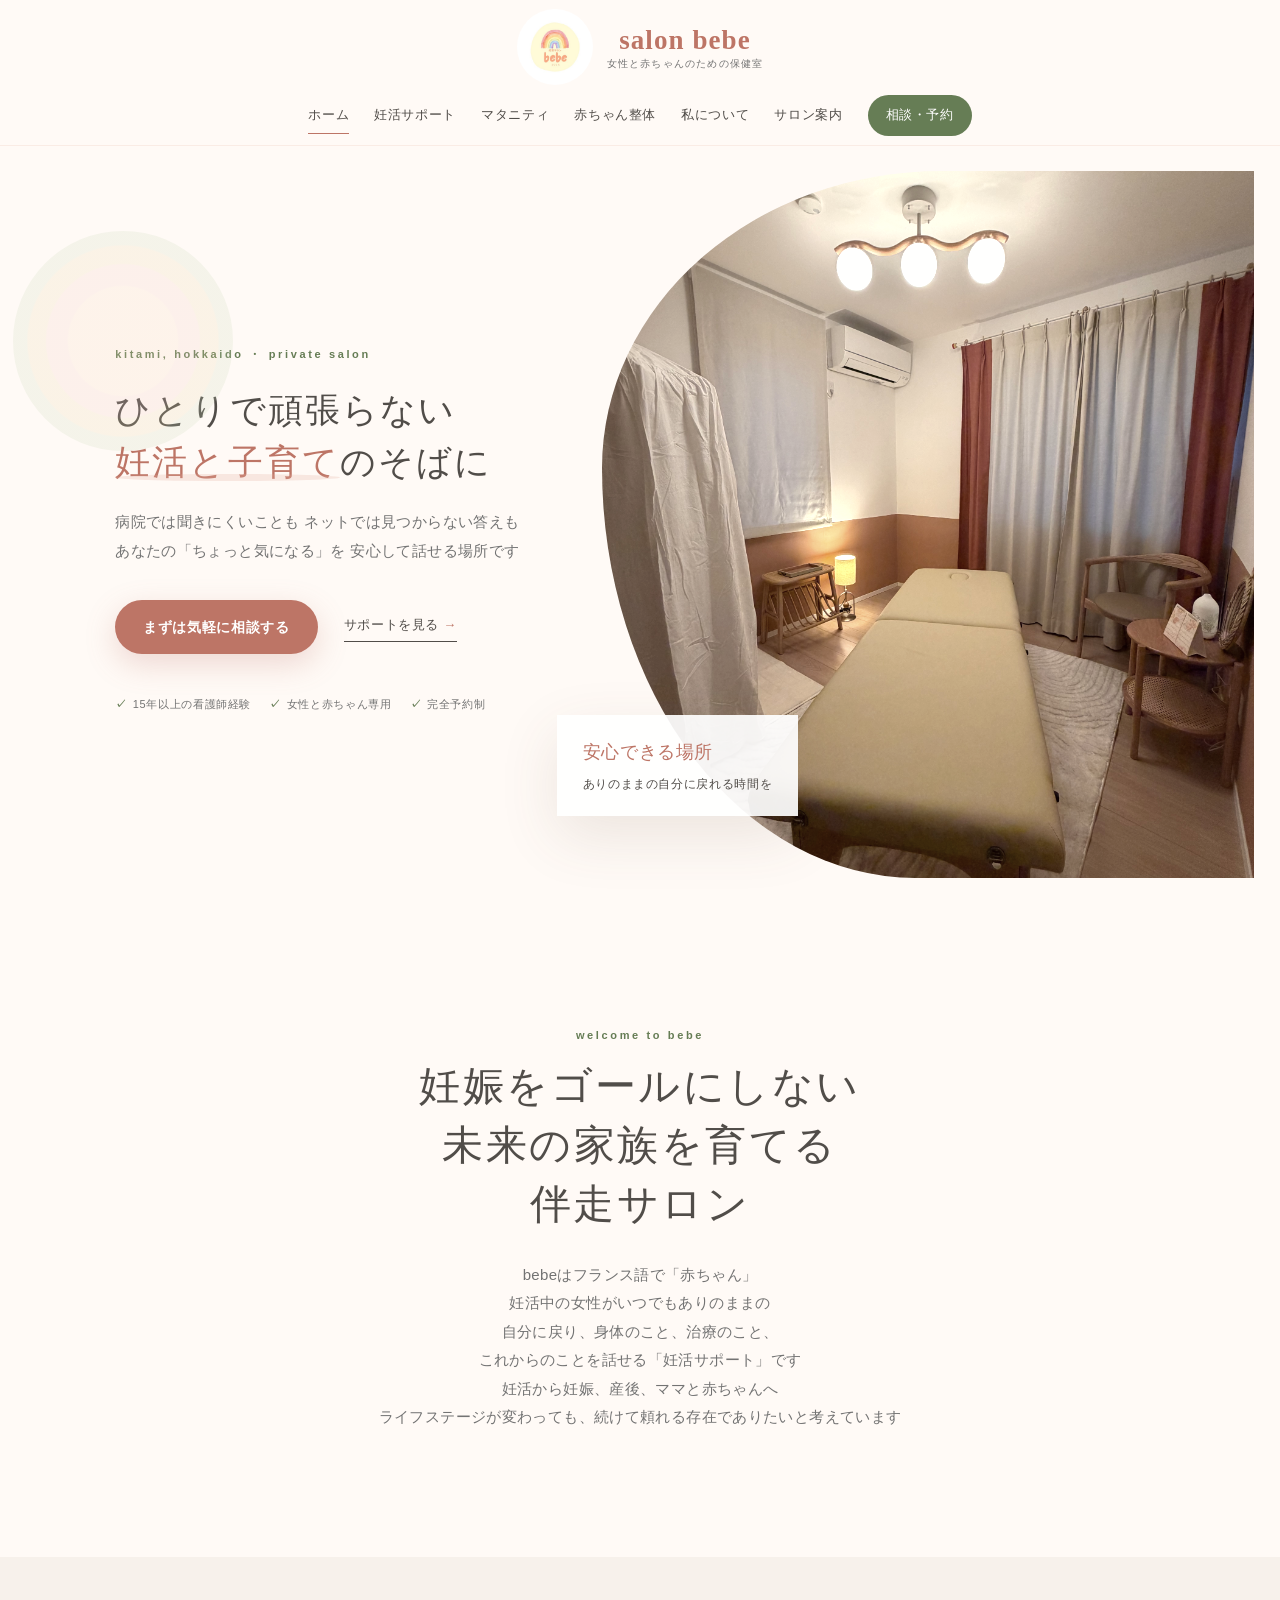
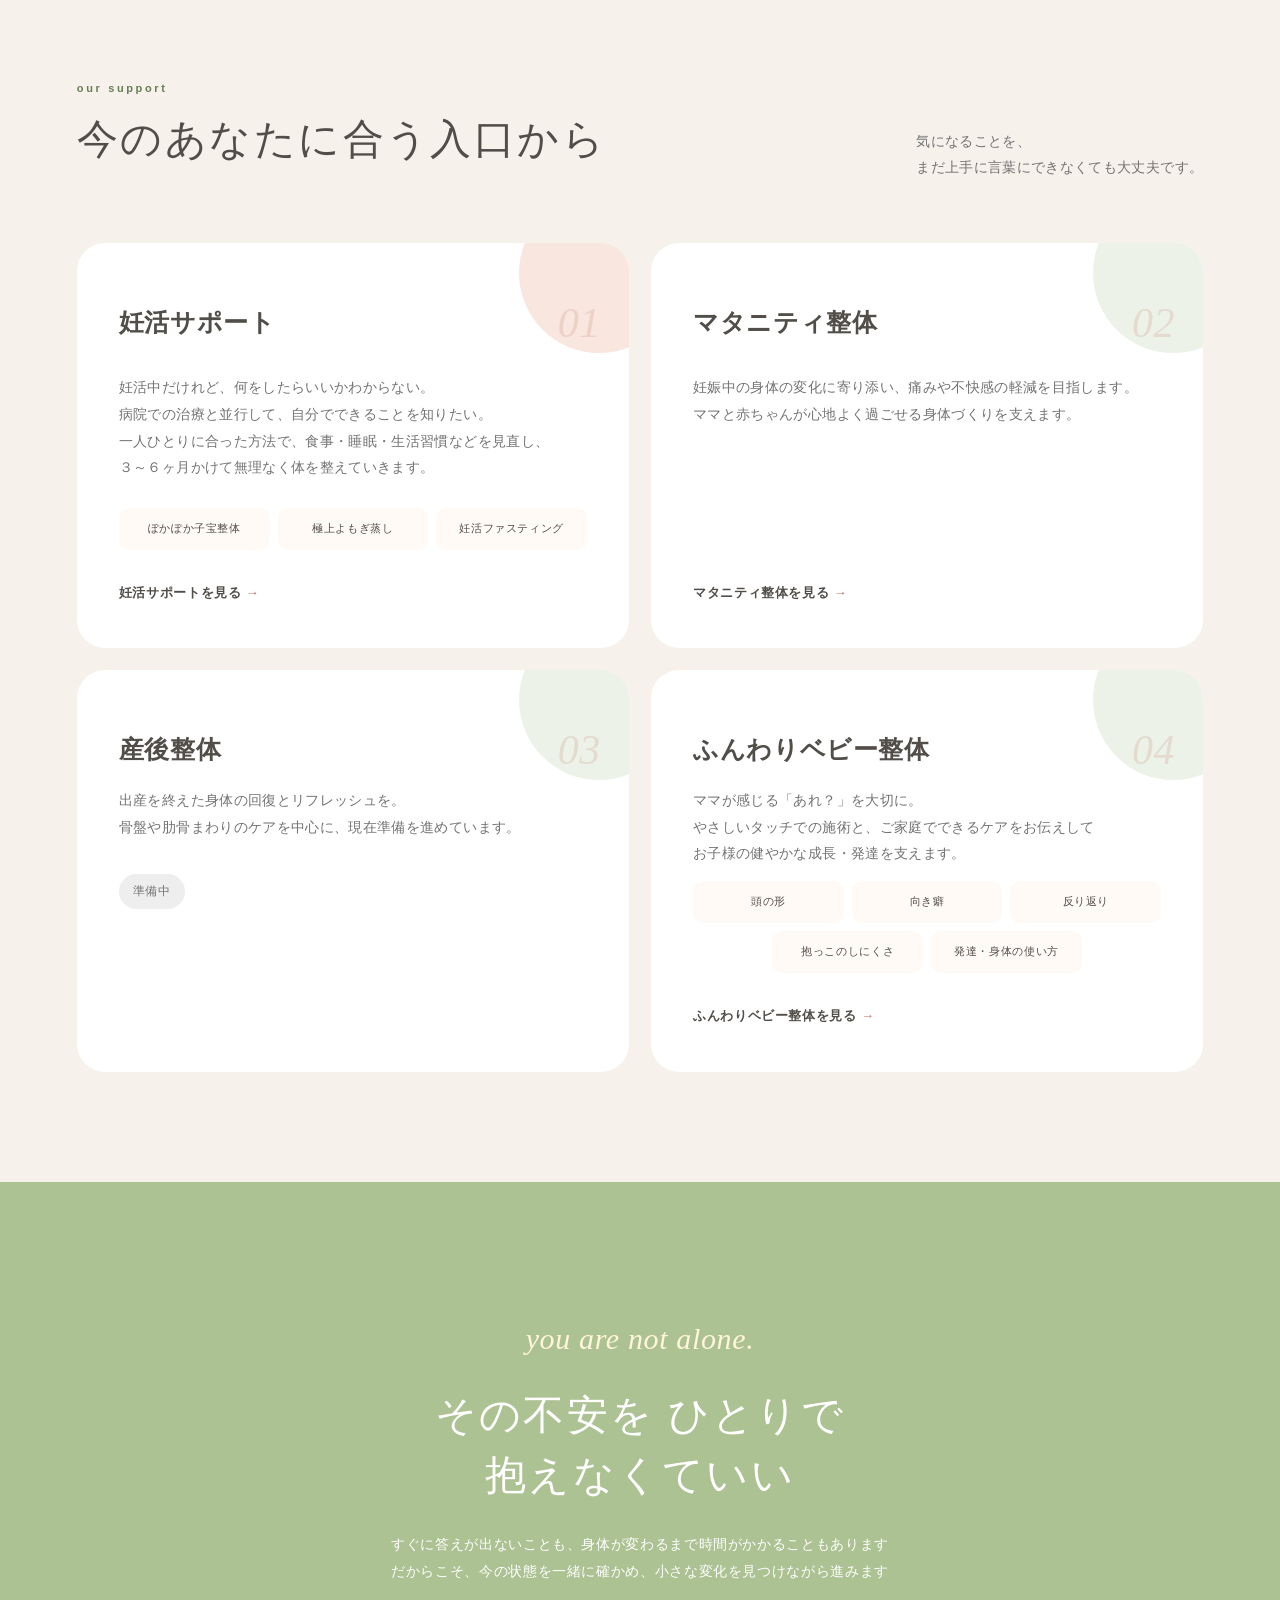
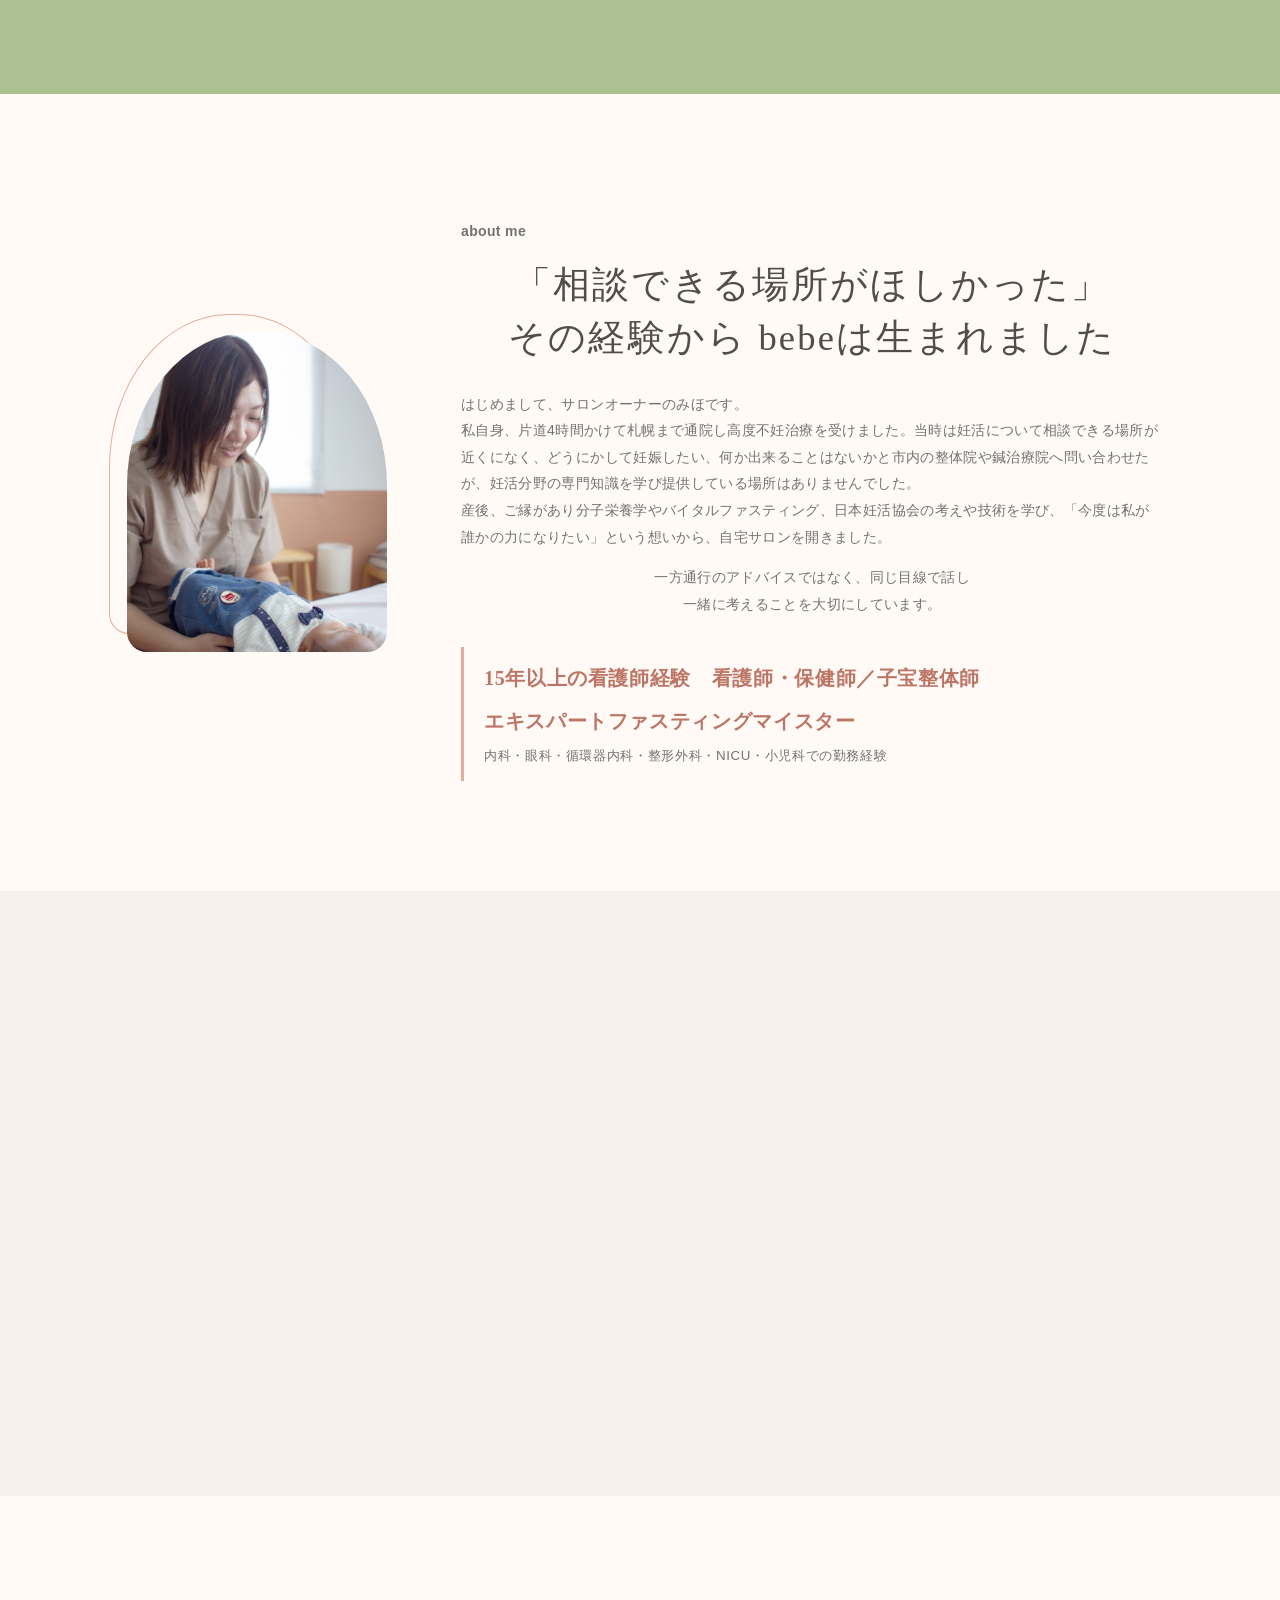
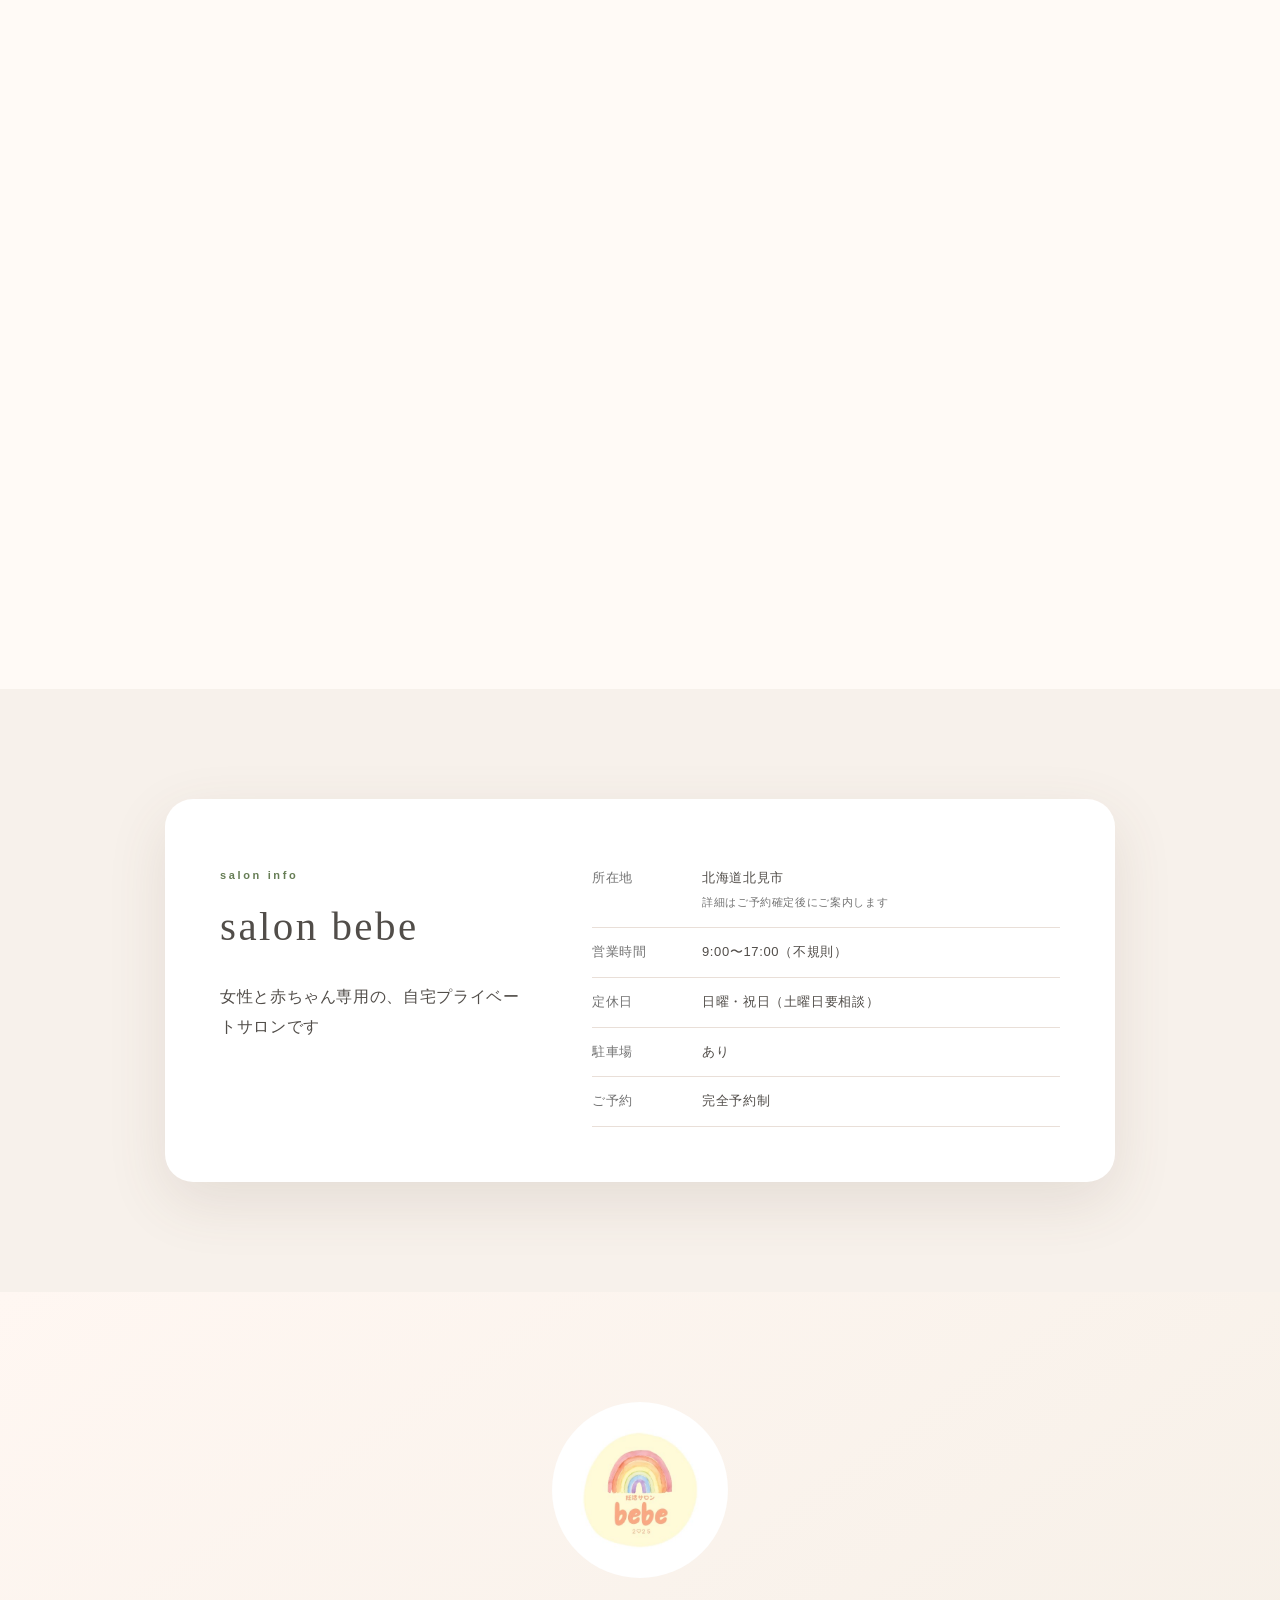
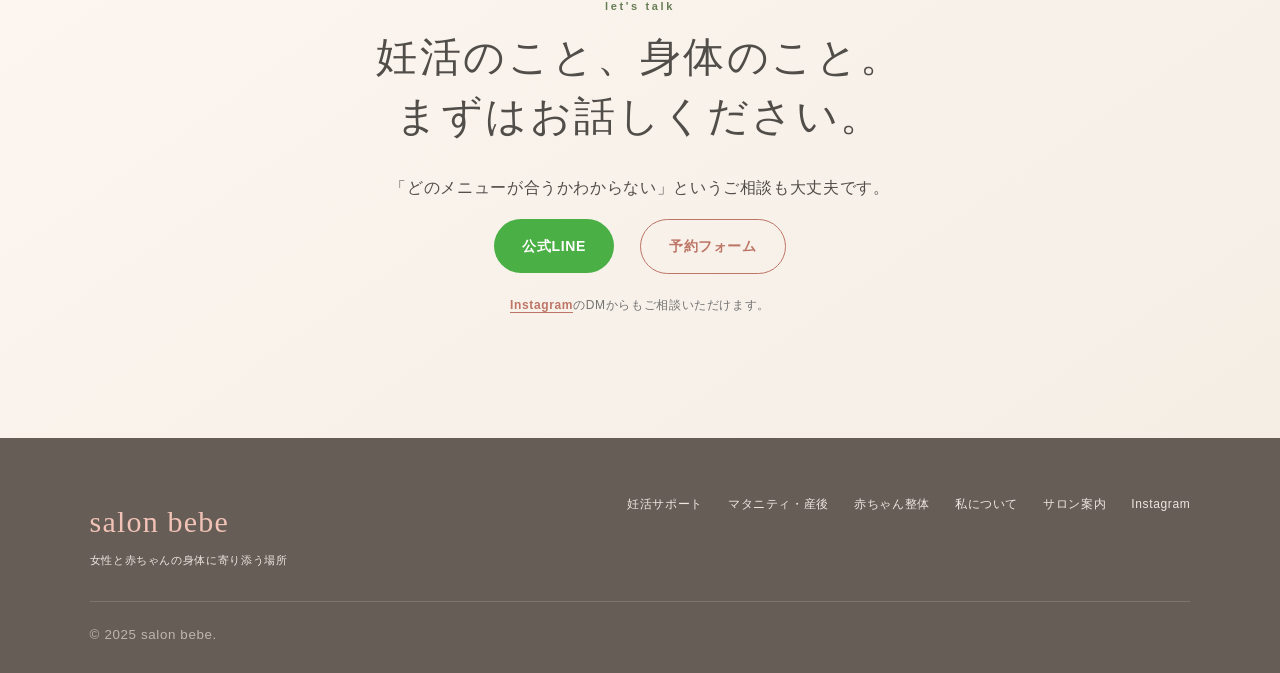
==== index.html @ 8cae76b1 "Adjust homepage headings and introduction lines" ====
<!doctype html>
<html lang="ja">
<head>
  <meta charset="utf-8">
  <meta name="viewport" content="width=device-width, initial-scale=1">
  <meta name="description" content="北海道北見市の女性と赤ちゃん専用プライベートサロンbebe。妊活、マタニティ、産後、赤ちゃんの身体に寄り添います。">
  <meta name="theme-color" content="#fffaf6">
  <title>サロンbebe｜北見市の妊活・女性と赤ちゃんのためのサロン</title>
  <link rel="icon" href="IMG_7071.jpeg">
  <link rel="stylesheet" href="styles.css?v=20260906-home-lines">
  <script src="script.js" defer></script>
</head>
<body>
  <header class="site-header">
    <a class="brand" href="index.html" aria-label="サロンbebe ホーム">
      <img src="IMG_7071.jpeg" alt="妊活サロン bebe">
      <span><b>salon bebe</b><small>女性と赤ちゃんのための保健室</small></span>
    </a>
    <button class="menu-button" type="button" aria-expanded="false" aria-controls="site-nav"><span></span><span></span><span></span><span class="sr-only">メニューを開く</span></button>
    <nav id="site-nav" class="site-nav" aria-label="メインメニュー"><a href="index.html" aria-current="page">ホーム</a><a href="ninkatsu.html">妊活サポート</a><a href="maternity.html">マタニティ</a><a href="baby.html">赤ちゃん整体</a><a href="index.html#profile">私について</a><a href="index.html#access">サロン案内</a><a class="nav-cta" href="#contact">相談・予約</a></nav>
  </header>

  <main>
    <section class="hero">
      <div class="hero-copy reveal">
        <p class="eyebrow">KITAMI, HOKKAIDO ・ PRIVATE SALON</p>
        <h1 class="home-hero-title"><span>ひとりで頑張らない</span><span><em>妊活と子育て</em>のそばに</span></h1>
        <p class="hero-lead">病院では聞きにくいことも ネットでは見つからない答えも<br style="display:block">あなたの「ちょっと気になる」を 安心して話せる場所です</p>
        <div class="button-row"><a class="button primary" href="#contact">まずは気軽に相談する</a><a class="text-link" href="#support">サポートを見る <span>→</span></a></div>
        <ul class="trust-list"><li>15年以上の看護師経験</li><li>女性と赤ちゃん専用</li><li>完全予約制</li></ul>
      </div>
      <div class="hero-visual reveal">
        <img src="IMG_1516.jpeg" alt="あたたかな照明のサロンbebe施術室">
        <p class="floating-note"><span>安心できる場所</span>ありのままの自分に戻れる時間を</p>
      </div>
    </section>

    <section class="intro home-intro section narrow reveal">
      <p class="section-kicker">WELCOME TO BEBE</p>
      <h2 class="home-intro-title"><span>妊娠をゴールにしない</span><span>未来の家族を育てる</span><span>伴走サロン</span></h2>
      <p>bebeはフランス語で「赤ちゃん」<br>妊活中の女性がいつでもありのままの<br>自分に戻り、身体のこと、治療のこと、<br>これからのことを話せる「妊活サポート」です<br>妊活から妊娠、産後、ママと赤ちゃんへ<br>ライフステージが変わっても、続けて頼れる存在でありたいと考えています</p>
    </section>

    <section id="support" class="section soft-bg">
      <div class="section-heading reveal"><div><p class="section-kicker">OUR SUPPORT</p><h2 class="support-heading-one-line">今のあなたに合う入口から</h2></div><p>気になることを、<br>まだ上手に言葉にできなくても大丈夫です。</p></div>
      <div class="support-grid">
        <article class="support-card fertility reveal"><p class="card-number">01</p><p class="card-icon">🌱</p><h3>妊活サポート</h3><p>妊活中だけれど、何をしたらいいかわからない。<br>病院での治療と並行して、自分でできることを知りたい。<br>一人ひとりに合った方法で、食事・睡眠・生活習慣などを見直し、<br>３～６ヶ月かけて無理なく体を整えていきます。</p><ul><li>ぽかぽか子宝整体</li><li>極上よもぎ蒸し</li><li>妊活ファスティング</li></ul><a href="ninkatsu.html">妊活サポートを見る <span>→</span></a></article>
        <article class="support-card future reveal"><p class="card-number">02</p><p class="card-icon">🤰</p><h3>マタニティ整体</h3><p>妊娠中の身体の変化に寄り添い、痛みや不快感の軽減を目指します。<br>ママと赤ちゃんが心地よく過ごせる身体づくりを支えます。</p><a href="maternity.html">マタニティ整体を見る <span>→</span></a></article>
        <article class="support-card future reveal"><p class="card-number">03</p><p class="card-icon">🌿</p><h3>産後整体</h3><p>出産を終えた身体の回復とリフレッシュを。<br>骨盤や肋骨まわりのケアを中心に、現在準備を進めています。</p><span class="status muted">準備中</span></article>
        <article class="support-card baby reveal"><p class="card-number">04</p><p class="card-icon">👶</p><h3>ふんわりベビー整体</h3><p>ママが感じる「あれ？」を大切に。<br>やさしいタッチでの施術と、ご家庭でできるケアをお伝えして<br>お子様の健やかな成長・発達を支えます。</p><ul><li>頭の形</li><li>向き癖</li><li>反り返り</li><li>抱っこのしにくさ</li><li>発達・身体の使い方</li></ul><a href="baby.html">ふんわりベビー整体を見る <span>→</span></a></article>
      </div>
    </section>

    <section class="section message-band reveal">
      <p class="script">you are not alone.</p><h2>その不安を ひとりで<br>抱えなくていい</h2><p>すぐに答えが出ないことも、身体が変わるまで時間がかかることもあります<br>だからこそ、今の状態を一緒に確かめ、小さな変化を見つけながら進みます</p>
    </section>

    <section id="profile" class="section profile">
      <div class="profile-image reveal"><img src="_MG_2922.jpg" alt="サロンbebeオーナーのみほ"></div>
      <div class="profile-copy reveal"><p class="section-kicker">ABOUT ME</p><h2 class="profile-title"><span>「相談できる場所がほしかった」</span><span>その経験から bebeは生まれました</span></h2><p>はじめまして、サロンオーナーのみほです。<br>私自身、片道4時間かけて札幌まで通院し高度不妊治療を受けました。当時は妊活について相談できる場所が近くになく、どうにかして妊娠したい、何か出来ることはないかと市内の整体院や鍼治療院へ問い合わせたが、妊活分野の専門知識を学び提供している場所はありませんでした。<br>産後、ご縁があり分子栄養学やバイタルファスティング、日本妊活協会の考えや技術を学び、「今度は私が誰かの力になりたい」という想いから、自宅サロンを開きました。</p><p class="profile-philosophy">一方通行のアドバイスではなく、同じ目線で話し<br>一緒に考えることを大切にしています。</p><div class="credential"><b>15年以上の看護師経験　看護師・保健師／子宝整体師</b><b>エキスパートファスティングマイスター</b><small>内科・眼科・循環器内科・整形外科・NICU・小児科での勤務経験</small></div></div>
    </section>

    <section class="section flow soft-bg">
      <div class="section-heading reveal"><div><p class="section-kicker">FIRST VISIT</p><h2>初めての方へ</h2></div><p>いきなり予約でなくても大丈夫。まずは相談から始められます。</p></div>
      <ol class="flow-list reveal"><li><span>01</span><div><b>bebeを知る</b><p>Instagramやホームページで、<br>考え方やメニューをご覧ください。</p></div></li><li><span>02</span><div><b>LINEで相談</b><p>気になることや迷っていることを、<br>気軽にお聞かせください。</p></div></li><li><span>03</span><div><b>ご予約</b><p>予約フォーム・Instagram DM<br>公式LINEからお申し込みいただけます。</p></div></li><li><span>04</span><div><b>ご来店</b><p>落ち着いた完全予約制の空間で、<br>丁寧にお話を伺います。</p></div></li></ol>
    </section>

    <section class="section faq"><div class="section-heading reveal"><div><p class="section-kicker">FAQ</p><h2>よくあるご質問</h2></div></div>
      <div class="faq-list reveal">
        <details><summary>子宝整体とは何ですか？</summary><p>優しいタッチでお腹・骨盤・内臓まわりのバランスを整え、赤ちゃんを迎えるための身体づくりを支える整体です。妊娠を保証する施術ではなく、今の身体と向き合うためのサポートです。</p></details>
        <details><summary>妊活ファスティングは何も食べないのですか？</summary><p>専用の酵素ドリンクを飲んで頂きます。期間や方法は、体調や生活に合わせて個別にご提案します。毎日のLINEサポートとカウンセリングを行い、自己流ではなく安全面に配慮して進めます。</p></details>
        <details><summary>不妊治療中でも通えますか？</summary><p>はい。医療機関での治療を妨げるものではなく、治療と日常生活の間をつなぐサポートを目指しています。治療内容や体調に応じて、主治医への確認をお願いする場合があります。</p></details>
        <details><summary>施術頻度の目安はありますか？</summary><p>身体の状態や目的によって異なります。初回にお話と状態を丁寧に確認し、無理のない目安をご案内します。</p></details>
        <details><summary>営業日はいつですか？</summary><p>基本営業時間は9:00〜17:00、日曜・祝日がお休みです。看護師勤務の都合で不規則なため、最新の空き状況をご確認ください。</p></details>
      </div>
    </section>

    <section id="access" class="section access soft-bg"><div class="access-card reveal"><div><p class="section-kicker">SALON INFO</p><h2>salon bebe</h2><p>女性と赤ちゃん専用の、自宅プライベートサロンです</p></div><dl><div><dt>所在地</dt><dd>北海道北見市<br><small>詳細はご予約確定後にご案内します</small></dd></div><div><dt>営業時間</dt><dd>9:00〜17:00（不規則）</dd></div><div><dt>定休日</dt><dd>日曜・祝日（土曜日要相談）</dd></div><div><dt>駐車場</dt><dd>あり</dd></div><div><dt>ご予約</dt><dd>完全予約制</dd></div></dl></div></section>

    <section id="contact" class="contact section"><div class="contact-inner reveal"><img src="IMG_7071.jpeg" alt=""><p class="section-kicker">LET'S TALK</p><h2>妊活のこと、身体のこと。<br>まずはお話しください。</h2><p>「どのメニューが合うかわからない」というご相談も大丈夫です。</p><div class="button-row center"><a class="button line" href="https://line.me/R/ti/p/@842htwls?ts=03070018&amp;oat_content=url" target="_blank" rel="noopener noreferrer">公式LINE</a><a class="button outline" href="https://reserva.be/bebe_kitami" target="_blank" rel="noopener noreferrer">予約フォーム</a></div><p class="contact-note"><a class="instagram-link" href="https://www.instagram.com/miho_salon_bebe?igsh=MW4yOGVoeHM4cmxvag%3D%3D" target="_blank" rel="noopener noreferrer">Instagram</a>のDMからもご相談いただけます。</p></div></section>
  </main>
  <footer><div><a class="footer-brand" href="index.html">salon bebe</a><p>女性と赤ちゃんの身体に寄り添う場所</p></div><nav><a href="ninkatsu.html">妊活サポート</a><a href="maternity.html">マタニティ・産後</a><a href="baby.html">赤ちゃん整体</a><a href="#profile">私について</a><a href="#access">サロン案内</a><a href="https://www.instagram.com/miho_salon_bebe?igsh=MW4yOGVoeHM4cmxvag%3D%3D" target="_blank" rel="noopener noreferrer">Instagram</a></nav><small>© 2025 salon bebe.</small></footer>
</body>
</html>
---- styles.css ----
:root{--peach:#e3ac9c;--peach-dark:#bd7566;--peach-light:#f8e6df;--green:#acc293;--green-dark:#667d55;--green-light:#edf2e8;--ink:#514d49;--muted:#737373;--cream:#fffaf6;--white:#fff;--line:#e9dfd8;--shadow:0 20px 60px rgba(96,72,56,.12);--serif:"Yu Mincho","Hiragino Mincho ProN","Noto Serif JP",serif;--sans:"Yu Gothic","Hiragino Kaku Gothic ProN","Noto Sans JP",sans-serif;--display:Georgia,"Times New Roman",serif}
*{box-sizing:border-box}html{scroll-behavior:smooth}body{margin:0;background:var(--cream);color:var(--ink);font-family:var(--sans);line-height:1.9;letter-spacing:.04em}img{display:block;max-width:100%}a{color:inherit;text-decoration:none}.sr-only{position:absolute;width:1px;height:1px;padding:0;margin:-1px;overflow:hidden;clip:rect(0,0,0,0);white-space:nowrap;border:0}
.site-header{height:86px;display:flex;align-items:center;justify-content:space-between;padding:0 5vw;background:rgba(255,250,246,.94);backdrop-filter:blur(12px);position:sticky;top:0;z-index:20;border-bottom:1px solid rgba(227,172,156,.18)}.brand{display:flex;align-items:center;gap:12px}.brand img{width:58px;height:58px;border-radius:50%;object-fit:cover}.brand span{display:flex;flex-direction:column;line-height:1.25}.brand b,.footer-brand{font-family:var(--display);font-size:24px;color:var(--peach-dark);letter-spacing:.04em}.brand small{font-size:10px;color:var(--muted);letter-spacing:.12em}.site-nav{display:flex;align-items:center;gap:25px;font-size:13px;font-weight:500}.site-nav a{position:relative}.site-nav a:not(.nav-cta):after{content:"";position:absolute;left:0;bottom:-6px;width:0;height:1px;background:var(--peach-dark);transition:.25s}.site-nav a:hover:after,.site-nav a[aria-current="page"]:after{width:100%}.nav-cta{background:var(--green-dark);color:white;padding:11px 19px;border-radius:99px}.is-disabled{opacity:.72}.menu-button{display:none;background:none;border:0;padding:8px}.menu-button>span:not(.sr-only){display:block;width:25px;height:1px;background:var(--ink);margin:6px}
.hero{min-height:calc(100vh - 86px);display:grid;grid-template-columns:47% 53%;align-items:center;overflow:hidden}.hero-copy{padding:8vw 5vw 8vw 9vw;position:relative}.hero-copy:before{content:"";position:absolute;width:220px;height:220px;border-radius:50%;background:radial-gradient(circle,#f8d8bc 0 35%,#f2c9bf 36% 49%,#e9d5a7 50% 61%,#cbd9b8 62% 72%,transparent 73%);opacity:.2;top:0;left:1vw}.eyebrow,.section-kicker{font-size:11px;font-weight:700;letter-spacing:.24em;color:var(--green-dark);text-transform:uppercase}.hero h1,.sub-hero h1{font-family:var(--serif);font-weight:500;line-height:1.45;letter-spacing:.06em;font-size:clamp(35px,4vw,64px);margin:20px 0}.hero h1 em{font-style:normal;color:var(--peach-dark);position:relative}.hero h1 em:after{content:"";position:absolute;left:0;bottom:1px;width:100%;height:7px;background:var(--peach);opacity:.25;border-radius:50%}.hero-lead{font-size:15px;color:var(--muted);margin-bottom:35px}.button-row{display:flex;align-items:center;gap:26px;flex-wrap:wrap}.button{display:inline-flex;justify-content:center;align-items:center;min-height:54px;padding:13px 28px;border-radius:99px;font-weight:600;font-size:14px}.button.primary{color:white;background:var(--peach-dark);box-shadow:0 10px 30px rgba(189,117,102,.25)}.button.line{background:#4aaf45;color:#fff}.button.outline{border:1px solid var(--peach-dark);color:var(--peach-dark)}.button.disabled{opacity:.62;cursor:default}.text-link{font-size:13px;border-bottom:1px solid var(--ink);padding-bottom:3px}.text-link span,.support-card a span{color:var(--peach-dark)}.trust-list{display:flex;gap:18px;padding:0;margin:40px 0 0;list-style:none;font-size:11px;color:var(--muted)}.trust-list li:before{content:"✓";color:var(--green-dark);font-weight:bold;margin-right:6px}.hero-visual{height:calc(100vh - 86px);position:relative;padding:2vw 2vw 2vw 0}.hero-visual>img{width:100%;height:100%;object-fit:cover;border-radius:52% 0 0 48% / 42% 0 0 58%;filter:brightness(1.14) saturate(.75) sepia(.06)}.floating-note{position:absolute;left:-45px;bottom:10%;background:rgba(255,255,255,.92);padding:20px 26px;box-shadow:var(--shadow);font-family:var(--serif);font-size:12px}.floating-note span{display:block;color:var(--peach-dark);font-size:18px;margin-bottom:4px}
.section{padding:110px max(6vw,24px)}.narrow{max-width:880px;margin:auto;text-align:center}.section h2{font-family:var(--serif);font-size:clamp(28px,3.2vw,46px);font-weight:500;line-height:1.55;letter-spacing:.06em;margin:12px 0 28px}.intro>p:last-child{color:var(--muted);font-size:15px}.soft-bg{background:#f7f1eb}.section-heading{max-width:1200px;margin:0 auto 48px;display:flex;align-items:end;justify-content:space-between;gap:30px}.section-heading h2{margin:8px 0 0}.section-heading>p{max-width:430px;color:var(--muted);font-size:14px}.support-grid{max-width:1200px;margin:auto;display:grid;grid-template-columns:repeat(2,1fr);gap:22px}.support-card{padding:42px;border-radius:28px;background:white;position:relative;overflow:hidden;min-height:380px}.support-card:before{content:"";position:absolute;width:160px;height:160px;border-radius:50%;right:-50px;top:-50px;background:var(--peach-light)}.support-card.baby:before,.support-card.future:before{background:var(--green-light)}.card-number{position:absolute;right:28px;top:14px;font:italic 42px var(--display);color:rgba(189,117,102,.18)}.card-icon{font-size:28px;margin:0}.support-card h3{font-family:var(--serif);font-size:25px;margin:14px 0}.support-card>p:not(.card-icon,.card-number){font-size:14px;color:var(--muted)}.support-card ul{padding-left:20px;font-size:13px;columns:2}.support-card a{display:inline-block;margin-top:18px;font-weight:600;font-size:13px}.status{display:inline-block;margin-top:20px;border-radius:99px;background:var(--peach-light);padding:6px 14px;font-size:12px;color:var(--peach-dark)}.status.muted{background:#eee;color:var(--muted)}
.message-band{text-align:center;background:var(--green);color:white}.message-band .script,.script{font:italic 30px var(--display);color:#fff5da}.message-band h2{margin:6px 0 16px}.message-band>p:last-child{max-width:700px;margin:auto;font-size:14px}.profile{max-width:1200px;margin:auto;display:grid;grid-template-columns:.85fr 1.15fr;gap:8vw;align-items:center}.profile-image{position:relative}.profile-image:before{content:"";position:absolute;inset:-18px 28px 18px -18px;border:1px solid var(--peach);border-radius:48% 48% 20px 20px}.profile-image img{height:610px;width:100%;object-fit:cover;border-radius:48% 48% 20px 20px;position:relative;filter:saturate(.78)}.profile-copy>p{font-size:14px;color:var(--muted)}.credential{border-left:3px solid var(--peach);padding:12px 0 12px 20px;margin-top:30px;display:flex;flex-direction:column;gap:3px}.credential b{color:var(--peach-dark);font-family:var(--serif);font-size:20px}.credential span{font-size:12px;font-weight:600}.credential small{color:var(--muted)}.flow-list{max-width:1100px;margin:auto;list-style:none;padding:0;display:grid;grid-template-columns:repeat(4,1fr);gap:18px}.flow-list li{background:white;padding:30px 24px;border-radius:20px;position:relative}.flow-list li:not(:last-child):after{content:"→";position:absolute;right:-14px;top:50%;color:var(--peach-dark);z-index:2}.flow-list span{font:italic 28px var(--display);color:var(--peach)}.flow-list b{font-family:var(--serif);font-size:18px}.flow-list p{font-size:12px;color:var(--muted);margin-bottom:0}.faq{max-width:1000px;margin:auto}.faq-list details{border-bottom:1px solid var(--line);padding:0}.faq-list summary{list-style:none;cursor:pointer;padding:24px 50px 24px 40px;font-family:var(--serif);font-size:16px;position:relative}.faq-list summary:before{content:"Q";position:absolute;left:4px;font:italic 22px var(--display);color:var(--peach-dark)}.faq-list summary:after{content:"＋";position:absolute;right:8px;color:var(--green-dark)}.faq-list details[open] summary:after{content:"−"}.faq-list details p{padding:0 40px 24px;color:var(--muted);font-size:13px}.access-card{max-width:950px;margin:auto;background:white;border-radius:28px;padding:55px;display:grid;grid-template-columns:.8fr 1.2fr;gap:60px;box-shadow:var(--shadow)}.access-card dl{margin:0}.access-card dl div{display:grid;grid-template-columns:110px 1fr;border-bottom:1px solid var(--line);padding:12px 0;font-size:13px}.access-card dt{color:var(--muted)}.access-card dd{margin:0}.access-card small{color:var(--muted)}.contact{text-align:center;background:linear-gradient(145deg,#fff7f2,#f4eee5)}.contact-inner{max-width:750px;margin:auto}.contact-inner>img{width:88px;height:88px;object-fit:cover;border-radius:50%;margin:0 auto 18px}.button-row.center{justify-content:center}.contact-note{font-size:12px;color:var(--muted);margin-top:20px}footer{background:#665d57;color:#eee6e0;padding:55px 7vw 25px;display:grid;grid-template-columns:1fr auto;gap:30px;align-items:start}footer .footer-brand{color:#f1c2b5;font-size:30px}footer p{font-size:11px;margin:0}footer nav{display:flex;gap:25px;font-size:12px}footer>small{grid-column:1/-1;border-top:1px solid rgba(255,255,255,.14);padding-top:20px;color:#bfb5ae}
.sub-hero{min-height:610px;display:grid;grid-template-columns:48% 52%;align-items:center;background:var(--peach-light);overflow:hidden}.sub-hero>div:first-child{padding:80px 7vw 80px 11vw;z-index:1}.sub-hero h1{color:var(--peach-dark);margin:10px 0}.sub-hero>div:first-child>p:last-child{font-family:var(--serif);font-size:20px}.sub-hero-image{height:610px;clip-path:ellipse(75% 75% at 75% 50%)}.sub-hero-image img{width:100%;height:100%;object-fit:cover;filter:saturate(.75)}.baby-hero{background:var(--green-light)}.baby-hero h1{color:var(--green-dark)}.note-box{margin-top:35px;padding:22px 26px;background:white;border:1px solid var(--line);border-radius:14px;font-size:12px!important;text-align:left}.concern-grid{max-width:1000px;margin:auto;display:grid;grid-template-columns:repeat(2,1fr);gap:12px;list-style:none;padding:0}.concern-grid li{background:white;border-radius:12px;padding:16px 20px;font-size:14px}.concern-grid li:before{content:"✓";display:inline-grid;place-items:center;width:24px;height:24px;border-radius:50%;background:var(--peach-light);color:var(--peach-dark);margin-right:12px}.baby-concerns li:before{background:var(--green-light);color:var(--green-dark)}.menu-grid{max-width:1200px;margin:auto;display:grid;grid-template-columns:repeat(3,1fr);gap:20px}.menu-card{background:#fff;padding:36px 30px;border:1px solid var(--line);border-radius:22px}.menu-card>span{font:12px var(--display);letter-spacing:.13em;color:var(--peach-dark)}.menu-card h3{font:500 23px var(--serif)}.menu-card>p,.menu-card>small{color:var(--muted);font-size:12px}.menu-card dl{margin-top:25px}.menu-card dl div{display:flex;justify-content:space-between;border-top:1px solid var(--line);padding:10px 0;font-size:12px}.menu-card dd{margin:0;font-weight:600}.pyramid-section{display:grid;grid-template-columns:1fr 1fr;align-items:center;gap:8vw}.pyramid-copy{max-width:520px;margin-left:auto}.pyramid-copy>p:last-child{font-size:13px;color:var(--muted)}.pyramid{list-style:none;padding:0;margin:0;display:flex;flex-direction:column;align-items:center}.pyramid li{height:62px;display:flex;align-items:center;justify-content:space-between;padding:0 24px;background:var(--peach);color:white;margin:3px;clip-path:polygon(8% 0,92% 0,100% 100%,0 100%)}.pyramid li:nth-child(1){width:32%;background:#c98173}.pyramid li:nth-child(2){width:44%;background:#d58f7f}.pyramid li:nth-child(3){width:56%}.pyramid li:nth-child(4){width:68%;background:#b9c6a8}.pyramid li:nth-child(5){width:82%;background:#9caf87}.pyramid li:nth-child(6){width:96%;background:#7e956b}.pyramid b{font-family:var(--serif);font-size:13px}.pyramid small{font-size:9px}.value-grid{max-width:1100px;margin:auto;display:grid;grid-template-columns:repeat(3,1fr);gap:25px}.value-grid article{text-align:center;border-top:1px solid var(--green);padding:30px}.value-grid span{font:italic 28px var(--display);color:var(--green)}.value-grid h3{font:500 20px var(--serif)}.value-grid p{font-size:13px;color:var(--muted)}.menu-highlight{max-width:950px;margin:auto;background:white;padding:55px;border-radius:28px;display:grid;grid-template-columns:1fr .8fr;gap:60px;box-shadow:var(--shadow)}.menu-highlight>div>p:last-child{font-size:13px;color:var(--muted)}.menu-highlight dl div{display:flex;justify-content:space-between;border-bottom:1px solid var(--line);padding:12px 0;font-size:13px}.menu-highlight dd{margin:0}.mama-message .script{color:var(--peach);font-size:34px}.mama-message>p:last-child{color:var(--muted);font-size:14px}
.reveal{opacity:0;transform:translateY(20px);transition:opacity .7s ease,transform .7s ease}.reveal.visible{opacity:1;transform:none}
@media(max-width:900px){.site-header{height:72px;padding:0 18px}.brand img{width:48px;height:48px}.brand b{font-size:21px}.brand small{display:none}.menu-button{display:block;z-index:2}.site-nav{display:none;position:absolute;top:72px;left:0;width:100%;background:var(--cream);padding:25px;box-shadow:var(--shadow);flex-direction:column;align-items:stretch}.site-nav.open{display:flex}.site-nav a{text-align:center;padding:8px}.hero{grid-template-columns:1fr;min-height:auto}.hero-copy{padding:75px 7vw 45px}.hero-visual{height:60vh;padding:0 0 25px 7vw}.hero-visual>img{border-radius:100px 0 0 20px}.floating-note{left:3vw;bottom:5px}.section{padding:78px 22px}.section-heading{align-items:start;flex-direction:column;margin-bottom:35px}.support-grid,.profile,.pyramid-section{grid-template-columns:1fr}.support-card{padding:32px;min-height:auto}.profile-image{max-width:520px;margin:auto}.profile-image img{height:520px}.flow-list{grid-template-columns:repeat(2,1fr)}.flow-list li:nth-child(2):after{display:none}.access-card{grid-template-columns:1fr;padding:35px;gap:20px}.sub-hero{min-height:530px;grid-template-columns:1fr 1fr}.sub-hero>div:first-child{padding:60px 6vw}.sub-hero-image{height:530px}.menu-grid{grid-template-columns:1fr}.pyramid-copy{margin:auto}.value-grid{grid-template-columns:1fr}.menu-highlight{grid-template-columns:1fr;padding:38px;gap:25px}footer{grid-template-columns:1fr}footer nav{flex-wrap:wrap}footer>small{grid-column:auto}}
@media(max-width:600px){body{line-height:1.8}.hero h1{font-size:34px}.hero-lead br{display:none}.trust-list{gap:8px;flex-wrap:wrap}.hero-visual{height:420px}.floating-note{font-size:10px;padding:15px}.floating-note span{font-size:15px}.support-grid,.flow-list{grid-template-columns:1fr}.flow-list li:after{display:none}.support-card ul{columns:1}.profile{gap:65px}.profile-image img{height:430px}.access-card dl div{grid-template-columns:88px 1fr}.sub-hero{grid-template-columns:1fr;min-height:auto}.sub-hero>div:first-child{padding:60px 25px 35px}.sub-hero-image{height:330px;clip-path:ellipse(88% 72% at 60% 72%)}.concern-grid{grid-template-columns:1fr}.pyramid li:nth-child(n){width:100%;clip-path:none;border-radius:8px}.pyramid small{display:none}.menu-highlight{padding:28px 22px}.button{width:100%}footer nav{display:grid;grid-template-columns:1fr 1fr}.section h2{font-size:28px}}
@media(prefers-reduced-motion:reduce){html{scroll-behavior:auto}.reveal{opacity:1;transform:none;transition:none}}

/* Header and typography refinements */
.site-header{height:auto;min-height:142px;flex-direction:column;justify-content:center;gap:10px;padding:9px 5vw}
.brand{justify-content:center;gap:14px;text-align:center}
.brand img{width:76px;height:76px}
.brand span{align-items:center}
.brand b{font-size:27px}
.site-nav{justify-content:center}
.nav-cta{padding:8px 18px}
.eyebrow,.section-kicker{text-transform:lowercase}
.hero{min-height:calc(100vh - 142px)}
.hero-visual{height:calc(100vh - 142px)}
.hero-lead{text-align:left}
.intro>p:not(.section-kicker){text-align:left}
.home-intro>p:not(.section-kicker){text-align:center}
.profile-copy h2{text-align:center}
.profile-image img{object-position:center 12%}
.profile{grid-template-columns:280px minmax(0,1fr);gap:5vw}
.profile-image{width:260px;justify-self:center}
.profile-image img{height:320px}
.profile-philosophy{text-align:center}
.credential b+b{margin-top:2px}
.support-card .card-icon{display:none}
.journey-concerns{margin:0 auto 28px;padding:0;list-style:none;text-align:left;max-width:700px}
.journey-concerns li{position:relative;padding:5px 0 5px 30px;color:var(--ink);font-size:15px}
.journey-concerns li:before{content:"✓";position:absolute;left:0;color:var(--peach-dark);font-weight:700}
.hero-two-lines span{display:block;white-space:nowrap}
.journey-center{text-align:center;margin-bottom:34px}
.journey-center .journey-concerns{display:inline-block;margin-bottom:14px}
.journey-center p{margin:0;text-align:center}
.concern-grid{grid-auto-rows:1fr}
.concern-grid li{display:flex;align-items:center;min-height:72px}
.pyramid-copy{text-align:center}
.pyramid-copy>p:last-child{text-align:left}
.pyramid-image{display:flex;align-items:center;justify-content:center}
.pyramid-image img{width:100%;max-width:620px;height:auto;border-radius:18px;box-shadow:var(--shadow)}
.fertility-photo-story{max-width:760px;margin:-45px auto 95px;padding:0 24px;display:grid;grid-template-columns:repeat(2,1fr);gap:24px}
.fertility-photo-story figure{margin:0;padding:14px 14px 10px;background:#fff;border-radius:20px;box-shadow:var(--shadow);transform:rotate(-1.5deg)}
.fertility-photo-story figure:nth-child(2){transform:rotate(1.5deg)}
.fertility-photo-story img{width:100%;height:300px;object-fit:cover;border-radius:12px;filter:saturate(.65)}
.fertility-photo-story figcaption{text-align:center;margin-top:8px;font-family:var(--serif);font-size:12px;color:var(--muted)}
.baby-title{font-size:clamp(24px,4vw,52px)!important;white-space:nowrap}
.intro>.baby-intro-copy{text-align:center}
.section h2.single-line-heading{font-size:clamp(18px,3vw,40px);white-space:nowrap}
.maternity-hero{background:#f7e7df}
.maternity-hero>div:first-child{container-type:inline-size}
.maternity-hero h1{color:var(--peach-dark);font-size:clamp(20px,12cqi,64px);white-space:nowrap}
.intro>.maternity-intro-copy{text-align:center}
.support-card ul{display:grid;grid-template-columns:repeat(3,minmax(0,1fr));gap:8px;padding:0;columns:auto;list-style:none}
.support-card ul li{display:flex;align-items:center;justify-content:center;min-height:42px;padding:8px;text-align:center;background:var(--cream);border-radius:10px;font-size:11px;line-height:1.45}
.support-card.baby ul{grid-template-columns:repeat(6,minmax(0,1fr))}
.support-card.baby ul li{grid-column:span 2}
.support-card.baby ul li:nth-child(4){grid-column:2/span 2}

@media(max-width:900px){
  .site-header{min-height:84px;padding:6px 18px}
  .brand img{width:64px;height:64px}
  .brand b{font-size:23px}
  .menu-button{position:absolute;right:16px;top:22px}
  .site-nav{top:84px}
  .profile{grid-template-columns:1fr}
  .profile-image{width:230px}
  .profile-image img{height:280px}
}

@media(max-width:600px){
  .support-card ul,.support-card.baby ul{grid-template-columns:1fr}
  .support-card.baby ul li,.support-card.baby ul li:nth-child(4){grid-column:auto}
  .hero-two-lines{font-size:16px!important}
  .fertility-photo-story{gap:12px;margin:-25px auto 65px;padding:0 14px}
  .fertility-photo-story figure{padding:8px 8px 6px;border-radius:14px}
  .fertility-photo-story img{height:210px;border-radius:9px}
}
.instagram-link{color:var(--peach-dark);font-weight:700;border-bottom:1px solid currentColor}
.maternity-change{text-align:center}
.maternity-change h2{margin-top:8px}
.maternity-change figure{max-width:520px;margin:34px auto 0;padding:14px;background:#fff;border-radius:22px;box-shadow:var(--shadow)}
.maternity-change img{width:100%;height:auto;border-radius:14px}
.maternity-change figcaption{margin-top:10px;color:var(--muted);font-size:11px}
.baby-change{text-align:center;background:var(--green-light)}
.baby-change h2{margin-top:8px}
.baby-change figure{max-width:520px;margin:34px auto 0;padding:14px;background:#fff;border-radius:22px;box-shadow:var(--shadow)}
.baby-change img{width:100%;height:auto;border-radius:14px}
.baby-change figcaption{margin-top:10px;color:var(--muted);font-size:11px}
.contact-inner>img{width:176px;height:176px}

@media(max-width:600px){
  .contact-inner>img{width:132px;height:132px}
}

/* Keep the homepage headline on two lines at every screen width. */
.hero-copy{container-type:inline-size}
.hero h1.home-hero-title{font-size:clamp(16px,8.4cqi,64px)}
.home-hero-title>span{display:block;white-space:nowrap}

/* Align the first pair of support links along the bottom of their cards. */
#support .support-card:nth-child(-n+2){display:flex;flex-direction:column;align-items:flex-start}
#support .support-card:nth-child(-n+2)>ul{width:100%}
#support .support-card:nth-child(-n+2)>a{margin-top:auto;padding-top:18px}

/* Keep the profile heading on its two intended lines. */
.profile-copy{container-type:inline-size;min-width:0}
.profile-copy h2.profile-title{font-size:clamp(14px,5.2cqi,46px)}
.profile-title>span{display:block;white-space:nowrap}

/* Mobile reading rhythm: preserve explicit breaks while balancing wrapped lines. */
@media(max-width:600px){
  .section{padding:60px 20px}
  .section h2{line-height:1.5;margin-bottom:24px;text-wrap:balance}
  .hero{min-height:auto}
  .hero-visual{height:420px}
  .hero-copy{padding:48px 20px 32px}
  .hero-lead,.intro>p:not(.section-kicker),.profile-copy>p,.support-card>p:not(.card-number),.menu-card>p,.menu-highlight>div>p:last-child,.value-grid p,.flow-list p,.pyramid-copy>p:last-child{font-size:14px;line-height:1.85;letter-spacing:.02em;text-wrap:pretty}
  .hero-lead,.intro>p:not(.section-kicker),.value-grid p,.flow-list p{text-wrap:balance}
  .value-grid{gap:24px}
  .value-grid article{padding:24px 4px 12px}
  .value-grid h3{line-height:1.5;margin:16px 0}
  .value-grid p{margin:12px 0 0}
  .flow-list{gap:16px}
  .flow-list li{padding:24px 16px}
  .flow-list p{margin-top:16px}
  .support-card{padding:26px 20px}
  .menu-card{padding:28px 20px}
  .menu-card h3{line-height:1.5}
  .note-box{padding:18px 16px;line-height:1.8;letter-spacing:.02em;text-wrap:pretty}
  .profile{gap:40px}
  .profile-copy h2.profile-title{font-size:clamp(14px,5.2cqi,46px);line-height:1.65}
  .button-row{gap:16px}
}
/* Consistent typography and spacing across desktop and mobile. */
:where(h1,h2,h3,p,li,dd){line-break:strict;word-break:normal;overflow-wrap:break-word}
:where(h1,h2,h3){text-wrap:balance}
:where(p){text-wrap:pretty}
.section h2{line-height:1.45;margin:10px 0 26px}
.intro>p:not(.section-kicker),.hero-lead,.profile-copy>p,.section-heading>p,.support-card>p:not(.card-number),.menu-card>p,.menu-highlight>div>p:last-child,.value-grid p,.flow-list p,.pyramid-copy>p:last-child,.mama-message>p:last-child{line-height:1.9;letter-spacing:.025em}
.intro>p:not(.section-kicker),.maternity-intro-copy,.baby-intro-copy{max-width:760px;margin-left:auto;margin-right:auto}
.value-grid article{display:flex;flex-direction:column;align-items:center}
.value-grid h3{line-height:1.5;margin:18px 0 14px}
.value-grid p{margin:0;max-width:34em}
.flow-list li{display:flex;flex-direction:column}
.flow-list p{margin-top:14px}
.note-box{line-height:1.85;letter-spacing:.02em}

@media(max-width:600px){
  body{font-size:15px;line-height:1.9;letter-spacing:.02em}
  .section{padding:58px 18px}
  .section h2{font-size:clamp(25px,7.2vw,30px);line-height:1.45;margin:8px 0 22px}
  .section-kicker,.eyebrow{margin-bottom:8px}
  .hero-copy{padding:46px 20px 34px}
  .hero-lead,.intro>p:not(.section-kicker),.profile-copy>p,.section-heading>p,.support-card>p:not(.card-number),.menu-card>p,.menu-highlight>div>p:last-child,.value-grid p,.flow-list p,.pyramid-copy>p:last-child,.mama-message>p:last-child{font-size:15px;line-height:1.9;letter-spacing:.015em}
  .support-card{padding:28px 20px}
  .support-card h3{line-height:1.5;margin:12px 0 16px}
  .value-grid{gap:20px}
  .value-grid article{padding:24px 0 14px}
  .value-grid h3{margin:14px 0 12px}
  .value-grid p{width:100%;max-width:22em}
  .flow-list{gap:18px}
  .flow-list li{padding:26px 18px}
  .flow-list p{margin:14px 0 0}
  .menu-highlight{padding:30px 20px;gap:22px}
  .menu-highlight h2{margin-bottom:18px}
  .menu-card{padding:28px 20px}
  .note-box{margin-top:26px;padding:18px 16px;font-size:13px!important;line-height:1.85}
  .contact-inner>p,.contact-note{line-height:1.85}
}
/* Homepage line layout requested for both desktop and mobile. */
.home-intro-title>span{display:block;white-space:nowrap}
.support-heading-one-line{white-space:nowrap}
@media(max-width:600px){
  .home-intro-title{font-size:clamp(22px,7vw,28px)!important}
  .support-heading-one-line{font-size:clamp(22px,6.7vw,28px)!important;letter-spacing:.03em}
}
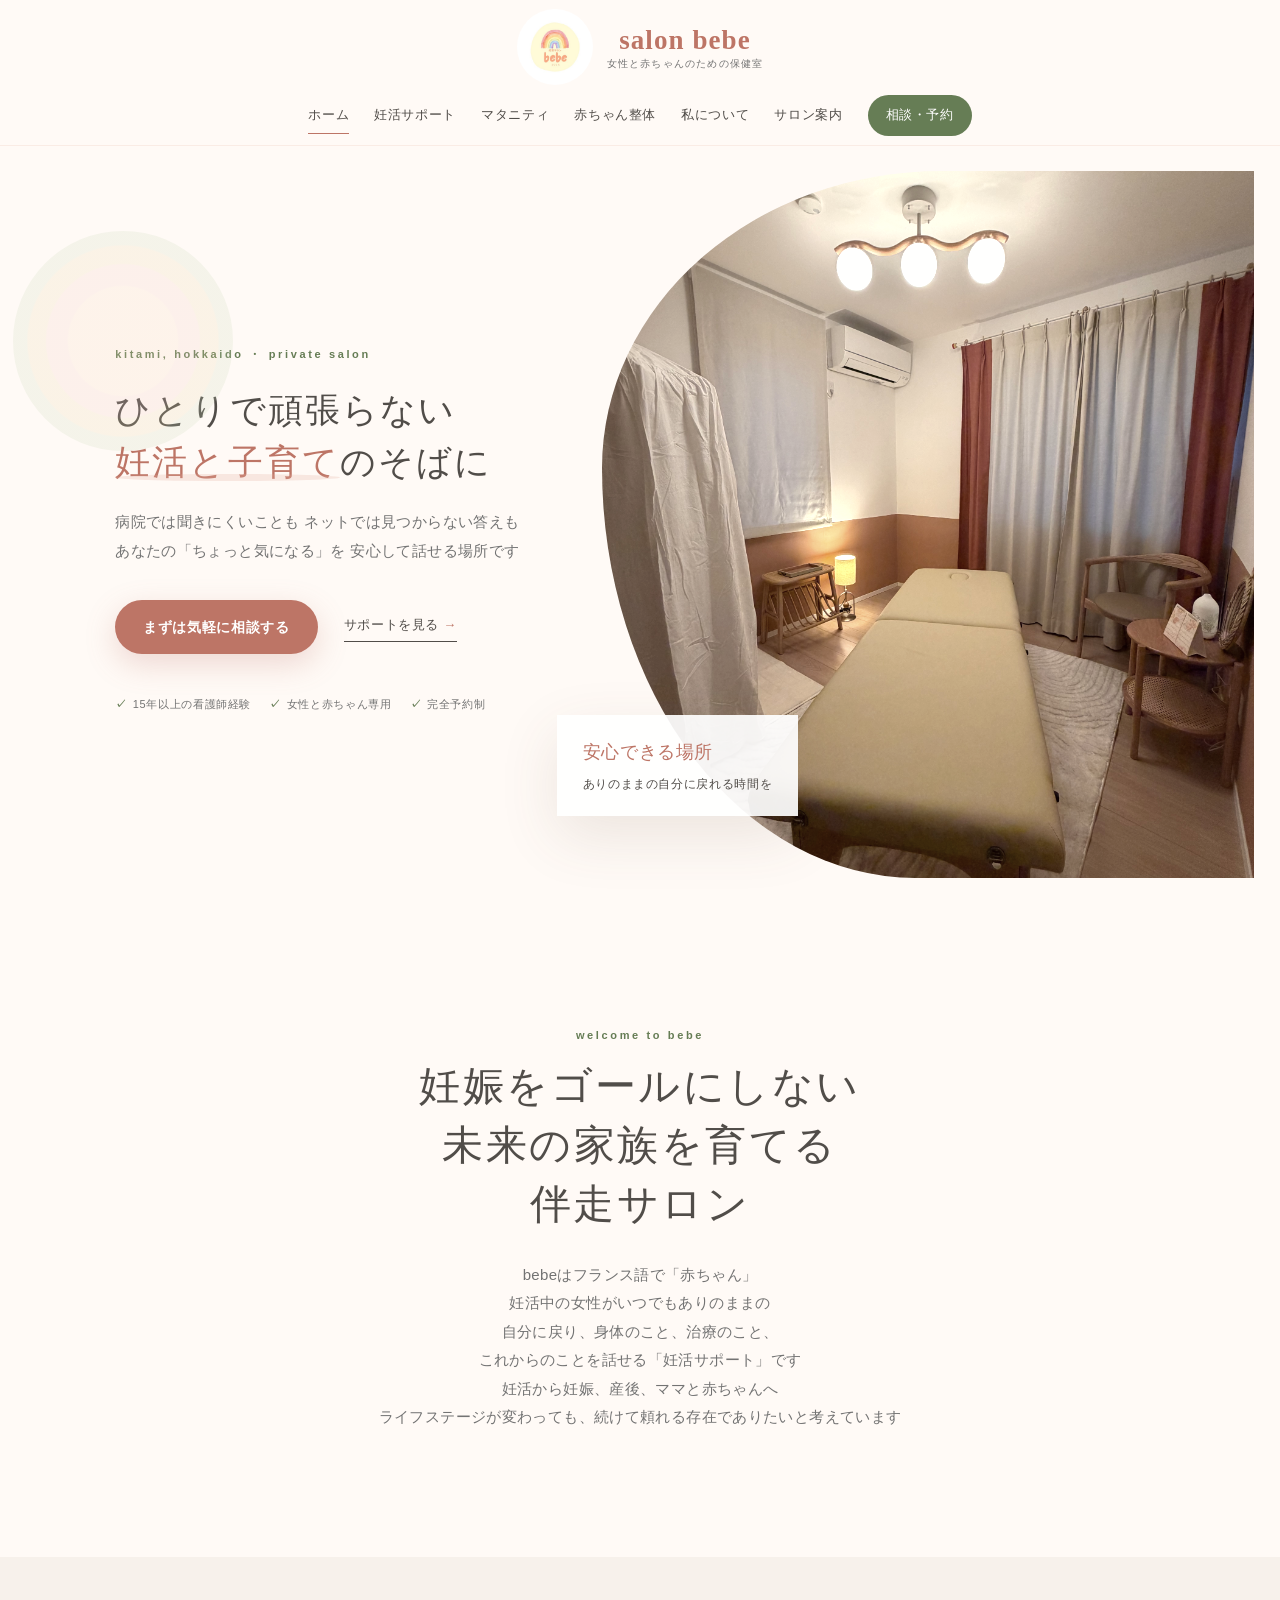
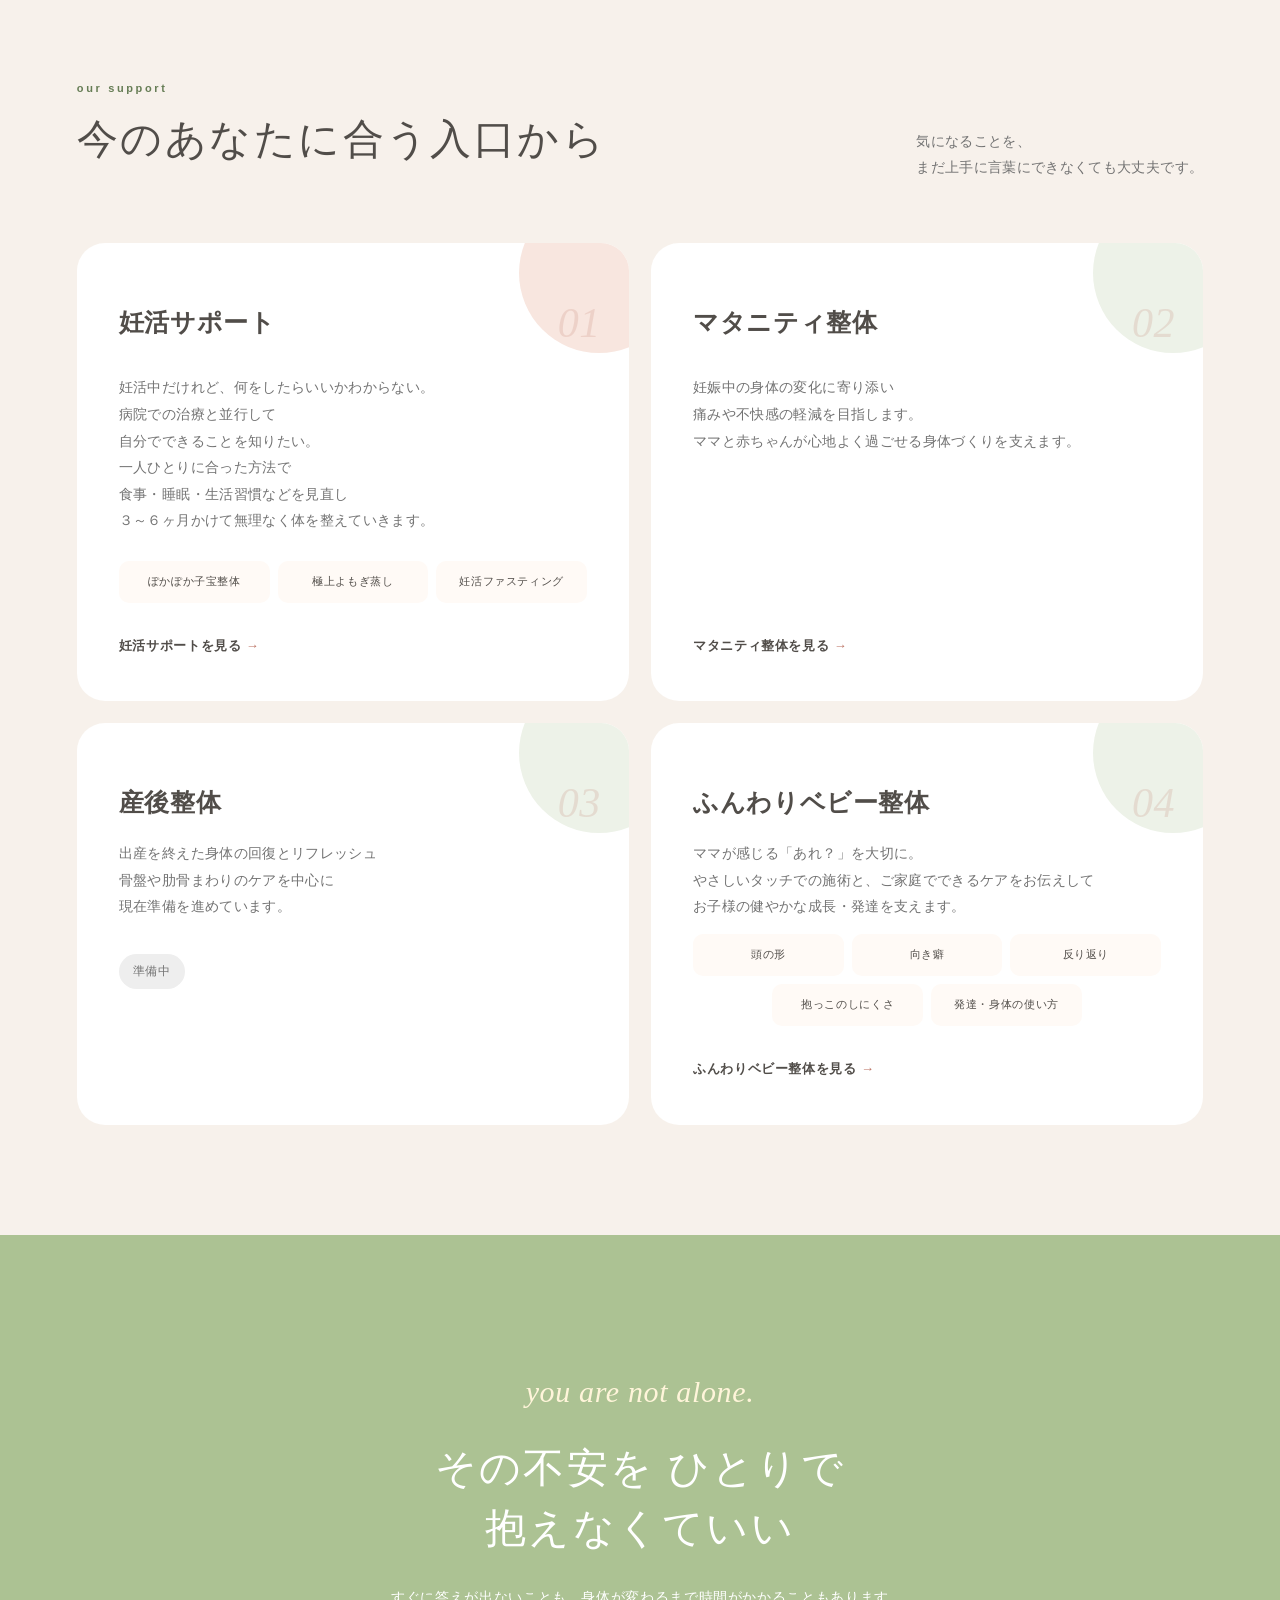
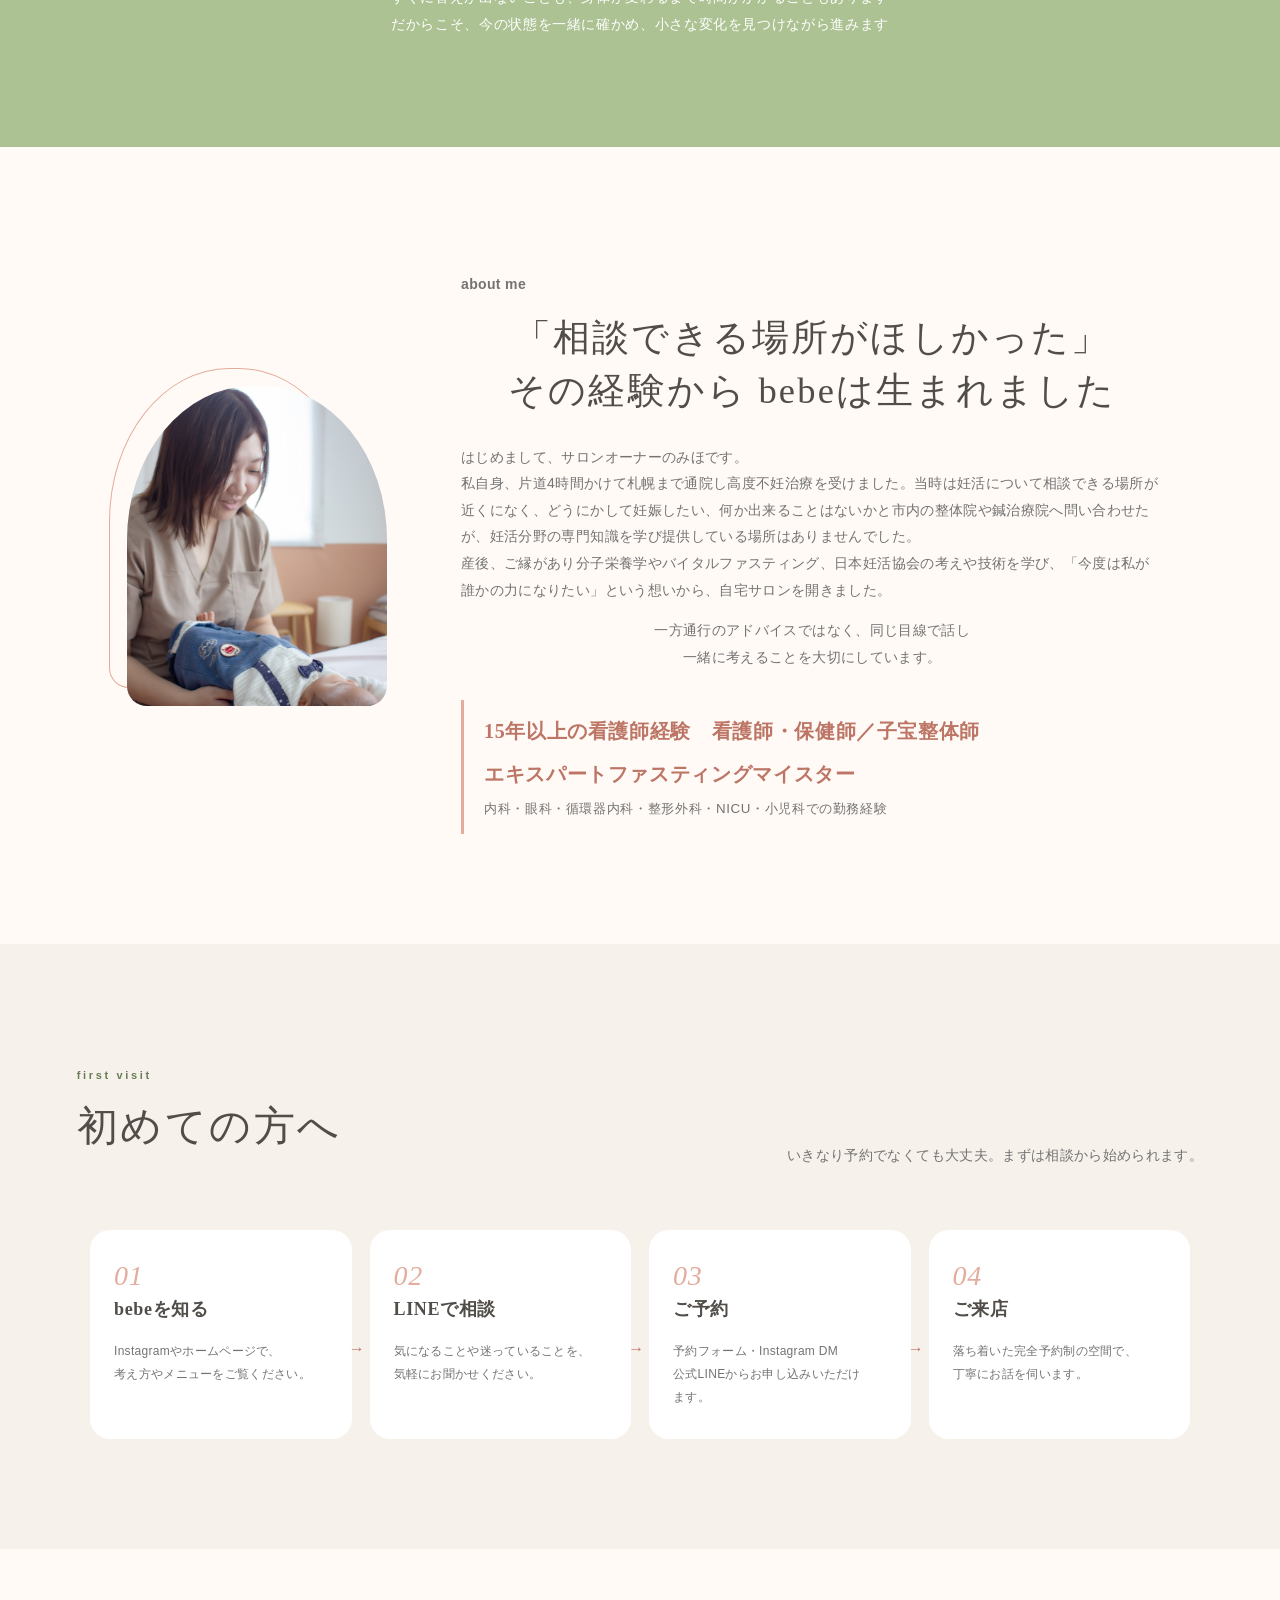
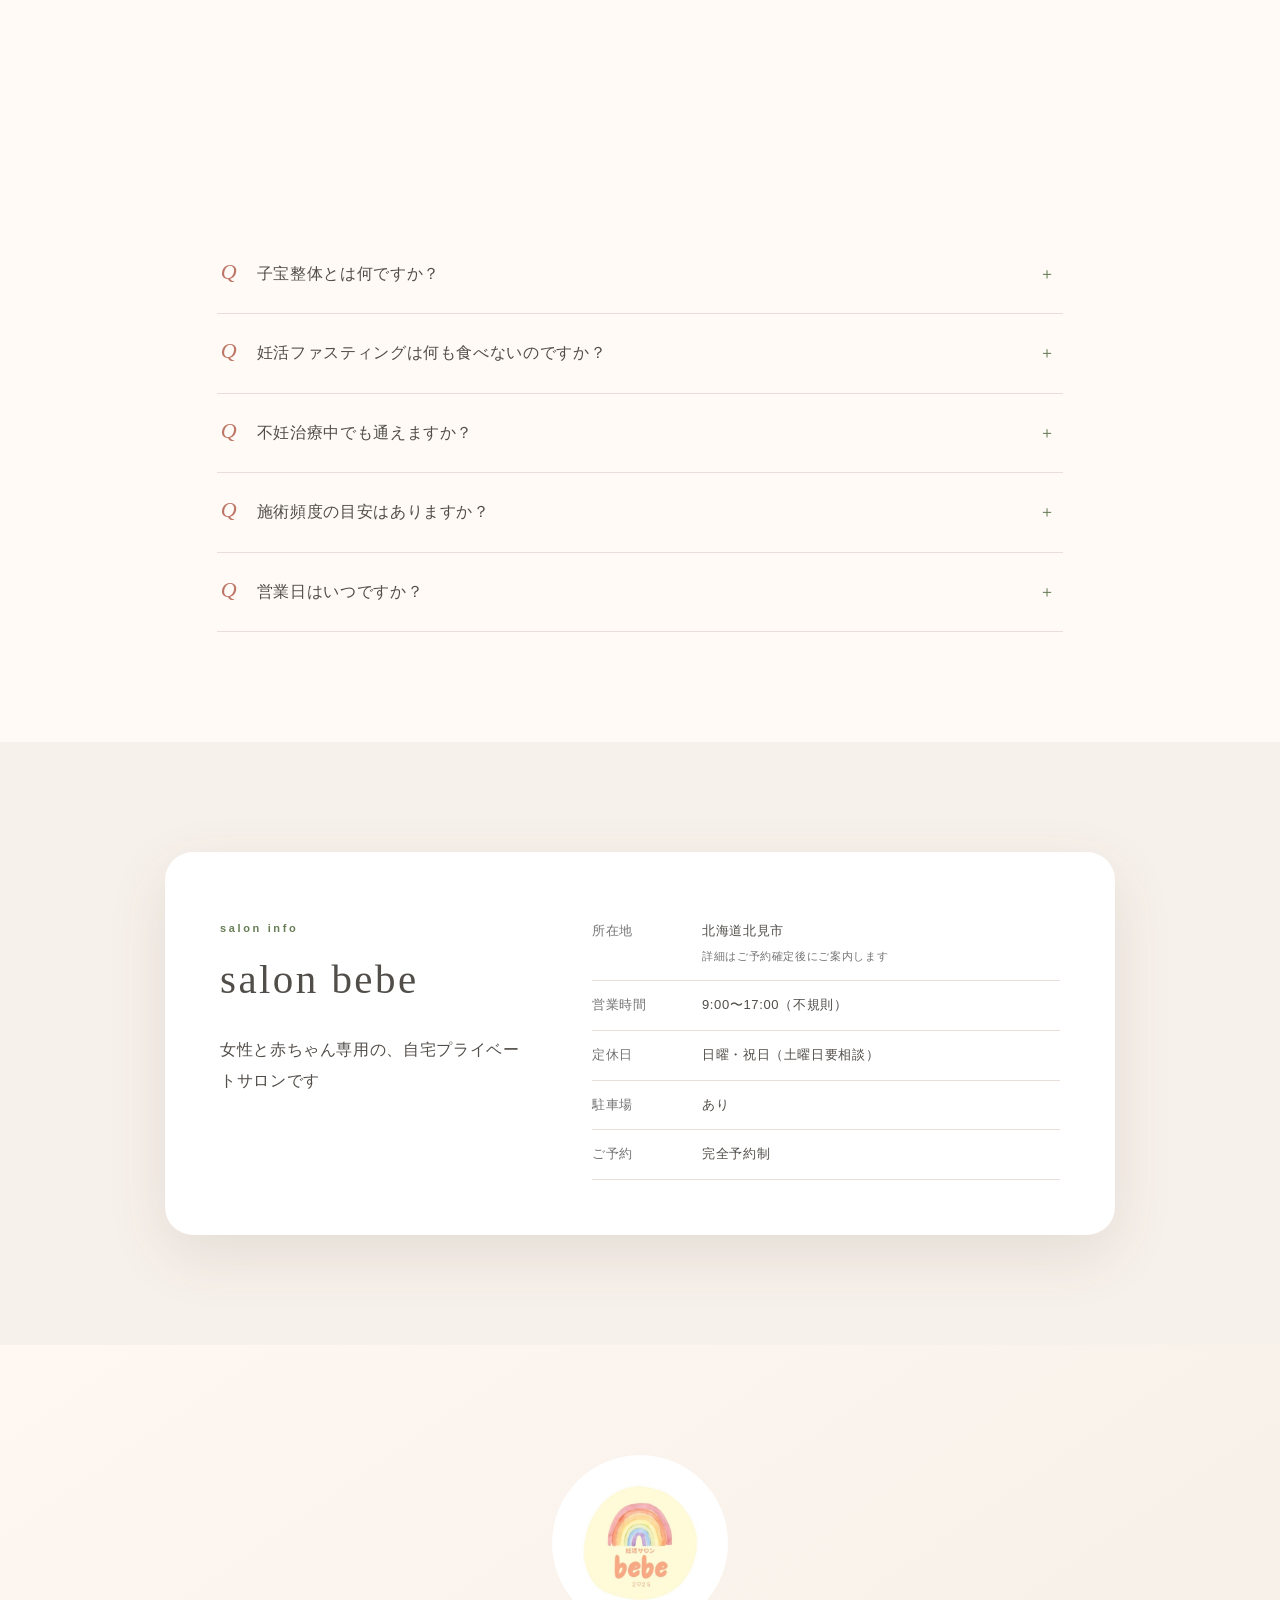
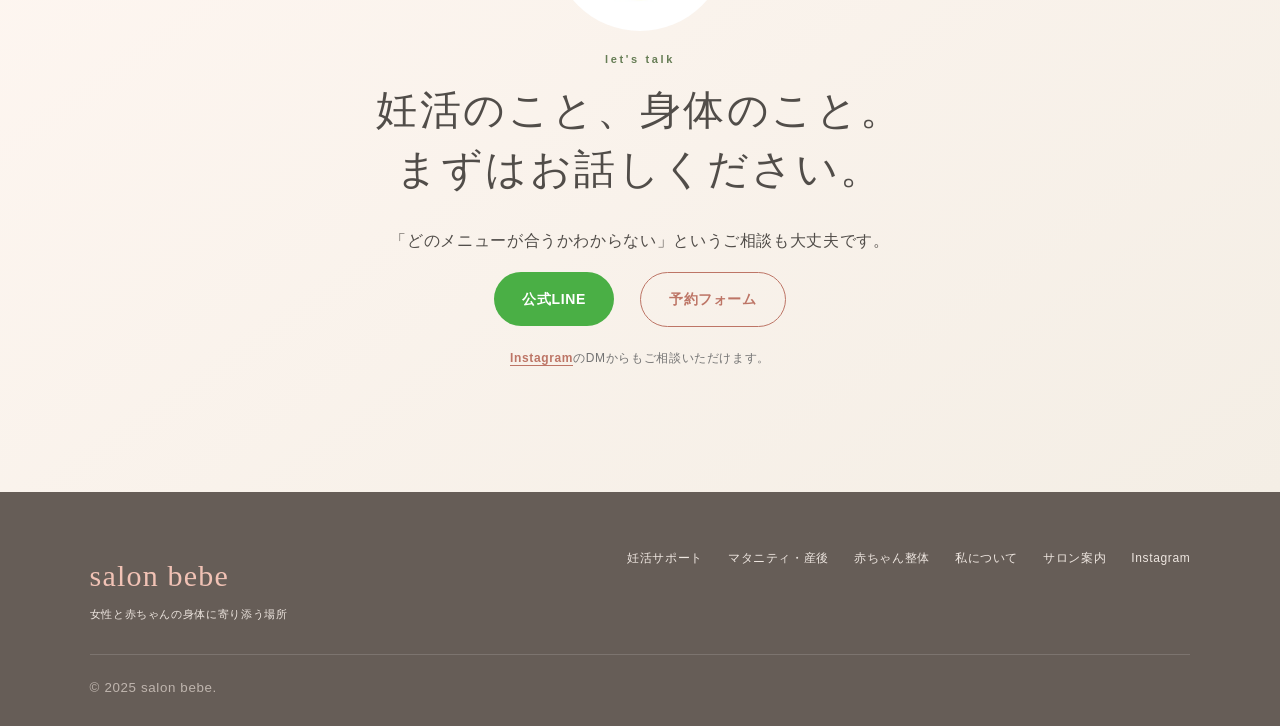
==== commit dad65807: "Update support card copy and line breaks" ====
--- a/index.html
+++ b/index.html
@@ -7,7 +7,7 @@
   <meta name="theme-color" content="#fffaf6">
   <title>サロンbebe｜北見市の妊活・女性と赤ちゃんのためのサロン</title>
   <link rel="icon" href="IMG_7071.jpeg">
-  <link rel="stylesheet" href="styles.css?v=20260906-home-lines">
+  <link rel="stylesheet" href="styles.css?v=20260906-support-copy">
   <script src="script.js" defer></script>
 </head>
 <body>
@@ -44,9 +44,9 @@
     <section id="support" class="section soft-bg">
       <div class="section-heading reveal"><div><p class="section-kicker">OUR SUPPORT</p><h2 class="support-heading-one-line">今のあなたに合う入口から</h2></div><p>気になることを、<br>まだ上手に言葉にできなくても大丈夫です。</p></div>
       <div class="support-grid">
-        <article class="support-card fertility reveal"><p class="card-number">01</p><p class="card-icon">🌱</p><h3>妊活サポート</h3><p>妊活中だけれど、何をしたらいいかわからない。<br>病院での治療と並行して、自分でできることを知りたい。<br>一人ひとりに合った方法で、食事・睡眠・生活習慣などを見直し、<br>３～６ヶ月かけて無理なく体を整えていきます。</p><ul><li>ぽかぽか子宝整体</li><li>極上よもぎ蒸し</li><li>妊活ファスティング</li></ul><a href="ninkatsu.html">妊活サポートを見る <span>→</span></a></article>
-        <article class="support-card future reveal"><p class="card-number">02</p><p class="card-icon">🤰</p><h3>マタニティ整体</h3><p>妊娠中の身体の変化に寄り添い、痛みや不快感の軽減を目指します。<br>ママと赤ちゃんが心地よく過ごせる身体づくりを支えます。</p><a href="maternity.html">マタニティ整体を見る <span>→</span></a></article>
-        <article class="support-card future reveal"><p class="card-number">03</p><p class="card-icon">🌿</p><h3>産後整体</h3><p>出産を終えた身体の回復とリフレッシュを。<br>骨盤や肋骨まわりのケアを中心に、現在準備を進めています。</p><span class="status muted">準備中</span></article>
+        <article class="support-card fertility reveal"><p class="card-number">01</p><p class="card-icon">🌱</p><h3>妊活サポート</h3><p>妊活中だけれど、何をしたらいいかわからない。<br>病院での治療と並行して<br>自分でできることを知りたい。<br>一人ひとりに合った方法で<br>食事・睡眠・生活習慣などを見直し<br>３～６ヶ月かけて無理なく体を整えていきます。</p><ul><li>ぽかぽか子宝整体</li><li>極上よもぎ蒸し</li><li>妊活ファスティング</li></ul><a href="ninkatsu.html">妊活サポートを見る <span>→</span></a></article>
+        <article class="support-card future reveal"><p class="card-number">02</p><p class="card-icon">🤰</p><h3>マタニティ整体</h3><p>妊娠中の身体の変化に寄り添い<br>痛みや不快感の軽減を目指します。<br>ママと赤ちゃんが心地よく過ごせる身体づくりを支えます。</p><a href="maternity.html">マタニティ整体を見る <span>→</span></a></article>
+        <article class="support-card future reveal"><p class="card-number">03</p><p class="card-icon">🌿</p><h3>産後整体</h3><p>出産を終えた身体の回復とリフレッシュ<br>骨盤や肋骨まわりのケアを中心に<br>現在準備を進めています。</p><span class="status muted">準備中</span></article>
         <article class="support-card baby reveal"><p class="card-number">04</p><p class="card-icon">👶</p><h3>ふんわりベビー整体</h3><p>ママが感じる「あれ？」を大切に。<br>やさしいタッチでの施術と、ご家庭でできるケアをお伝えして<br>お子様の健やかな成長・発達を支えます。</p><ul><li>頭の形</li><li>向き癖</li><li>反り返り</li><li>抱っこのしにくさ</li><li>発達・身体の使い方</li></ul><a href="baby.html">ふんわりベビー整体を見る <span>→</span></a></article>
       </div>
     </section>
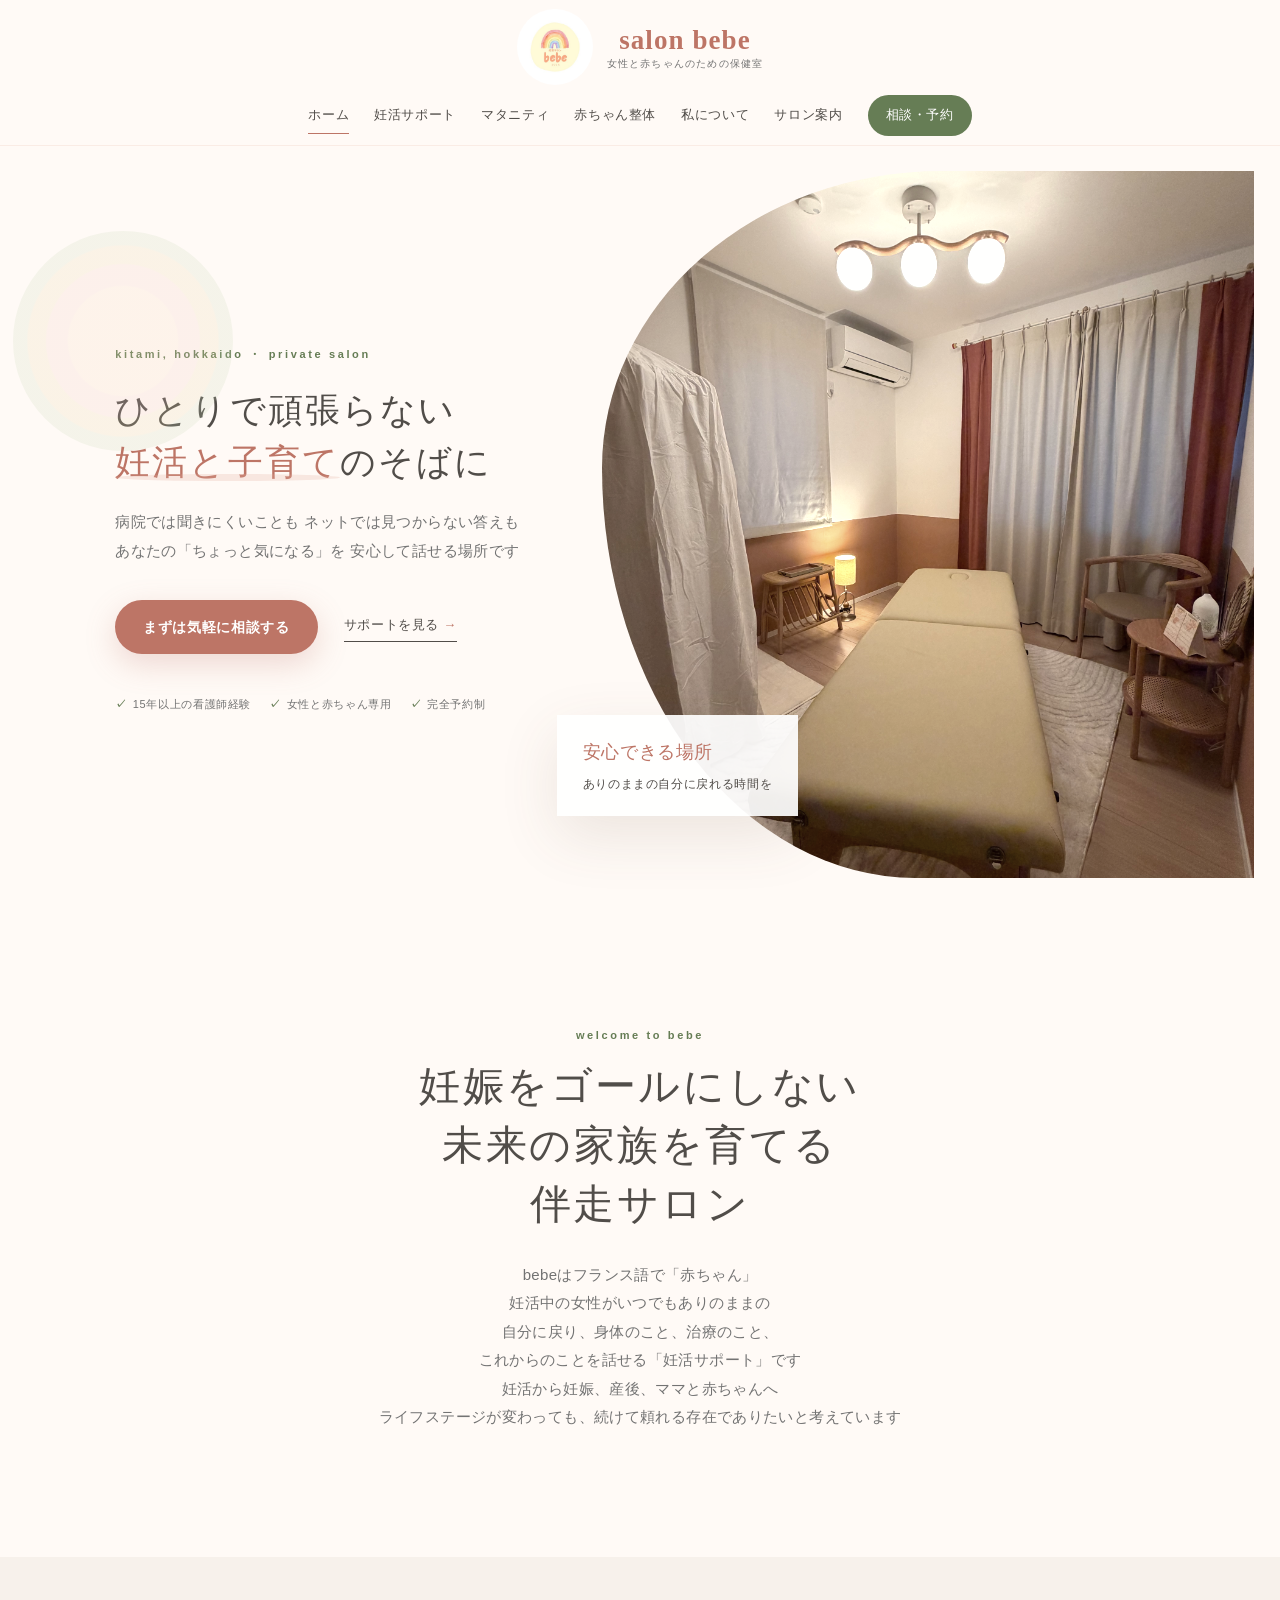
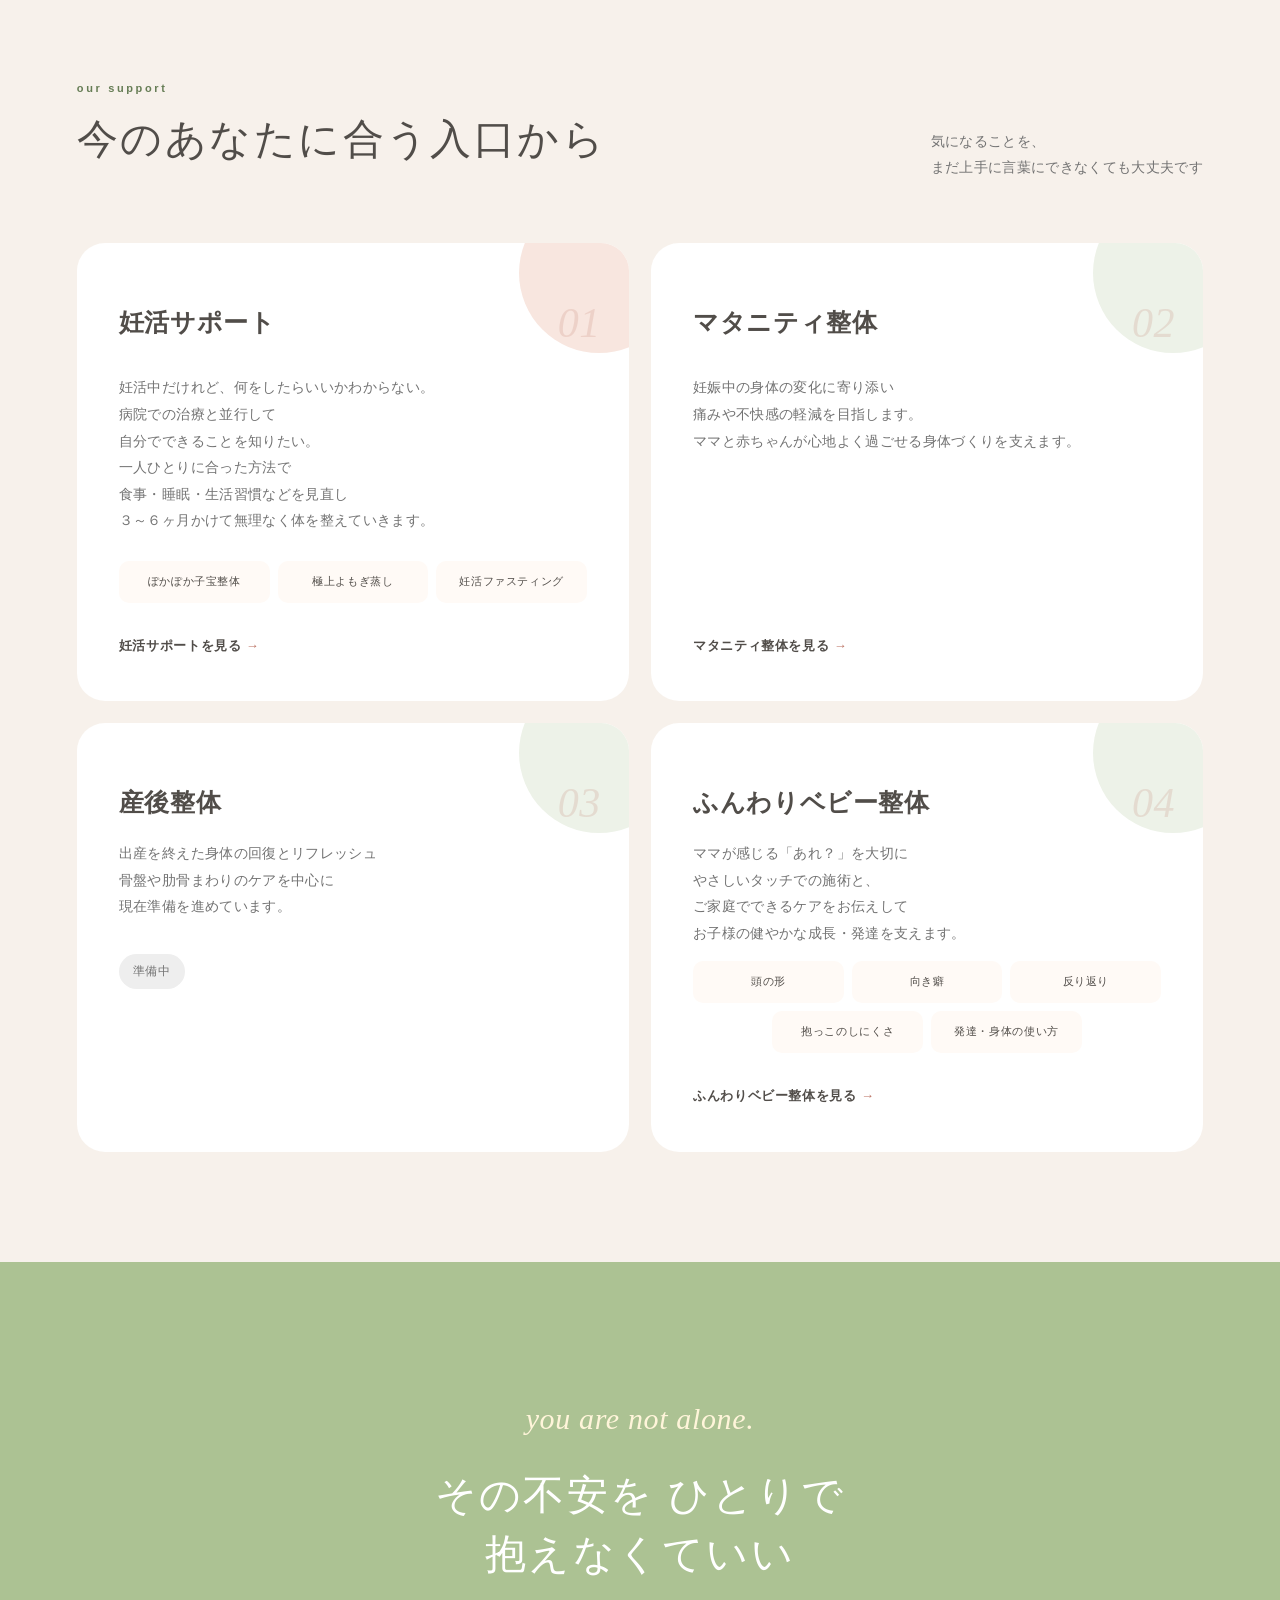
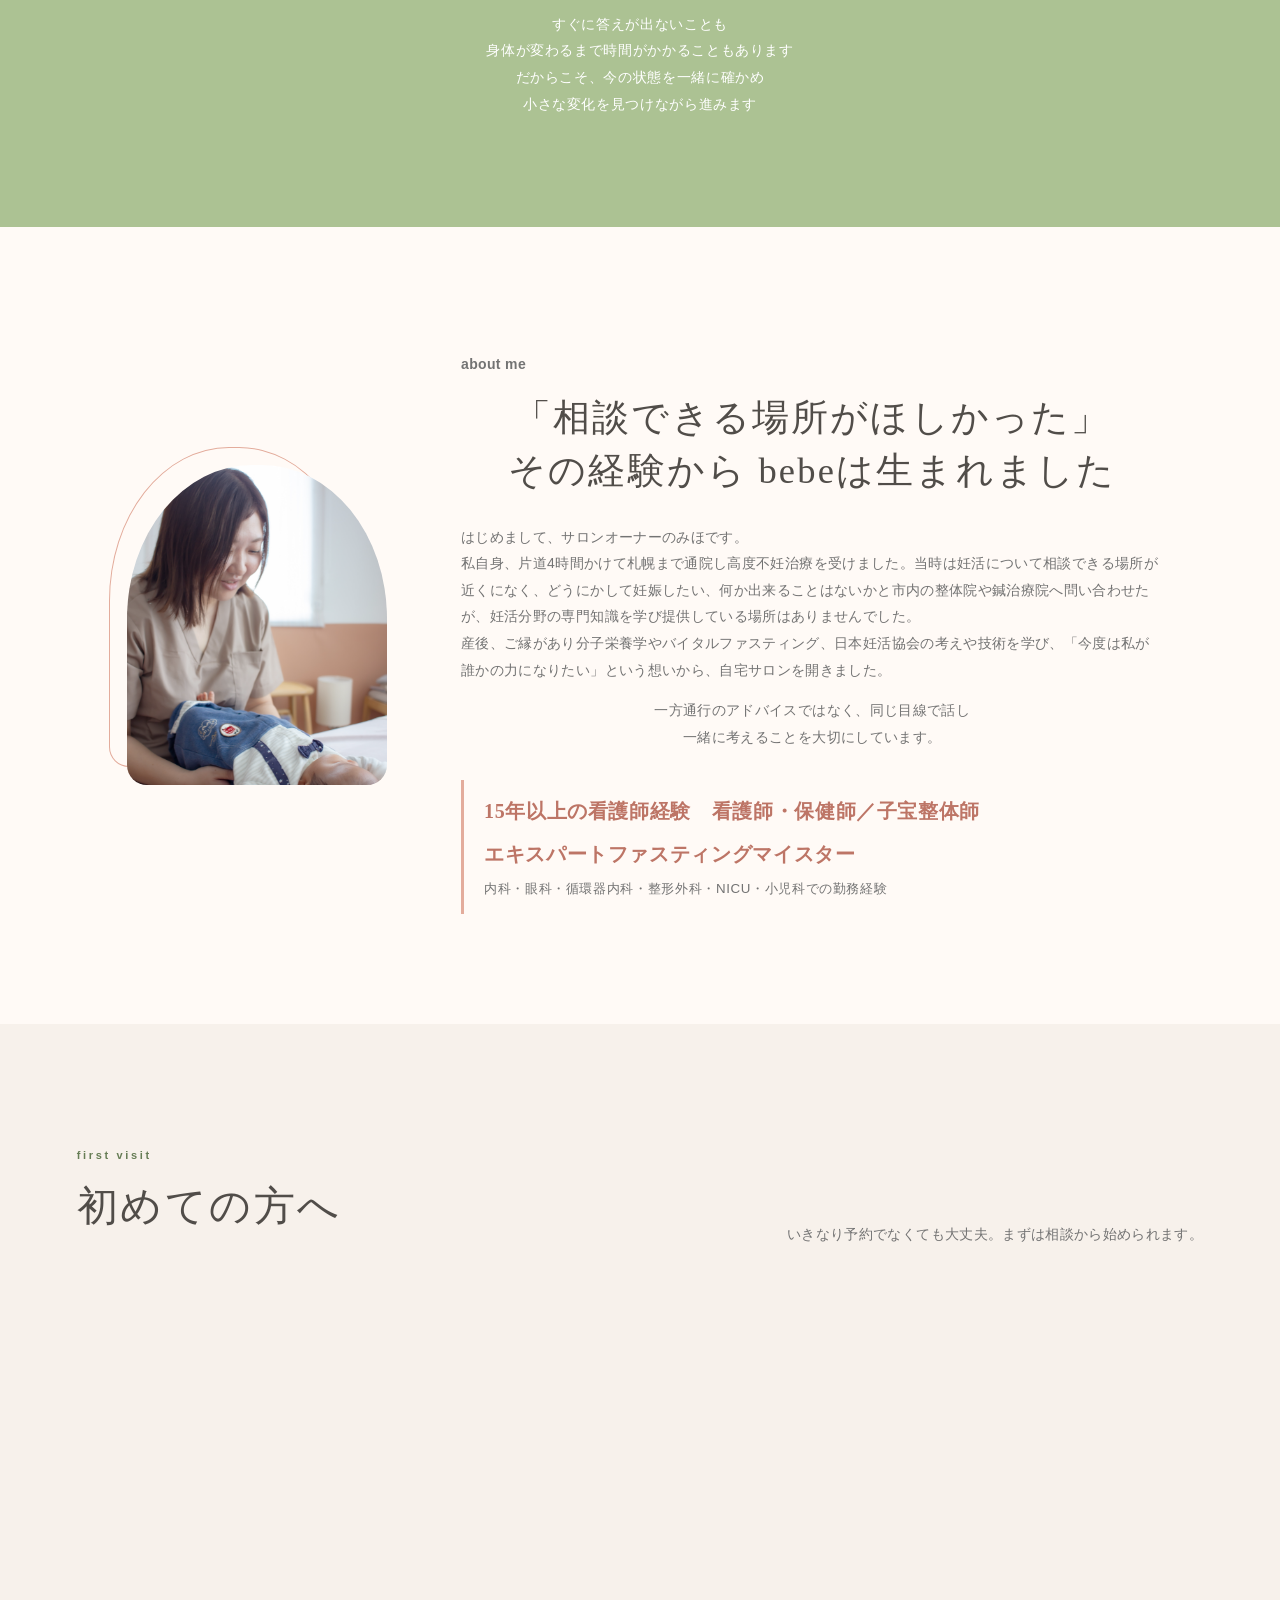
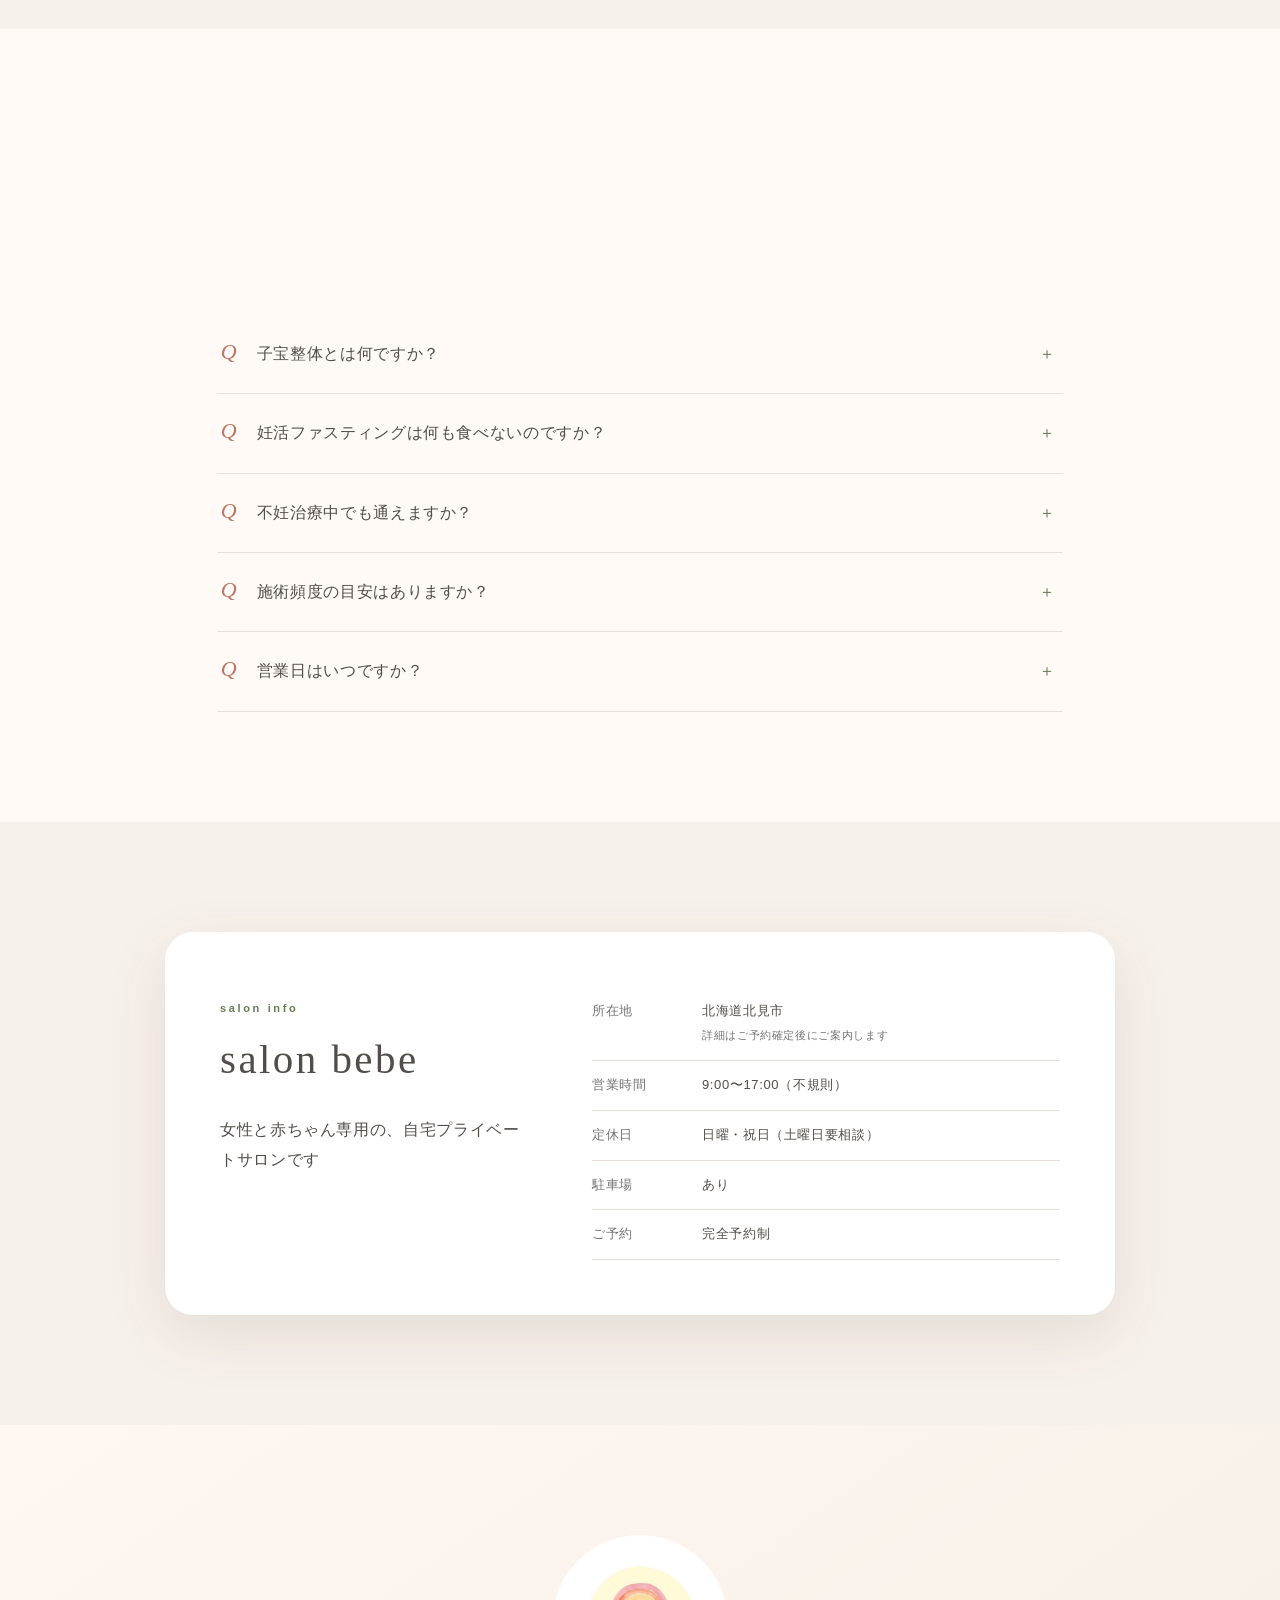
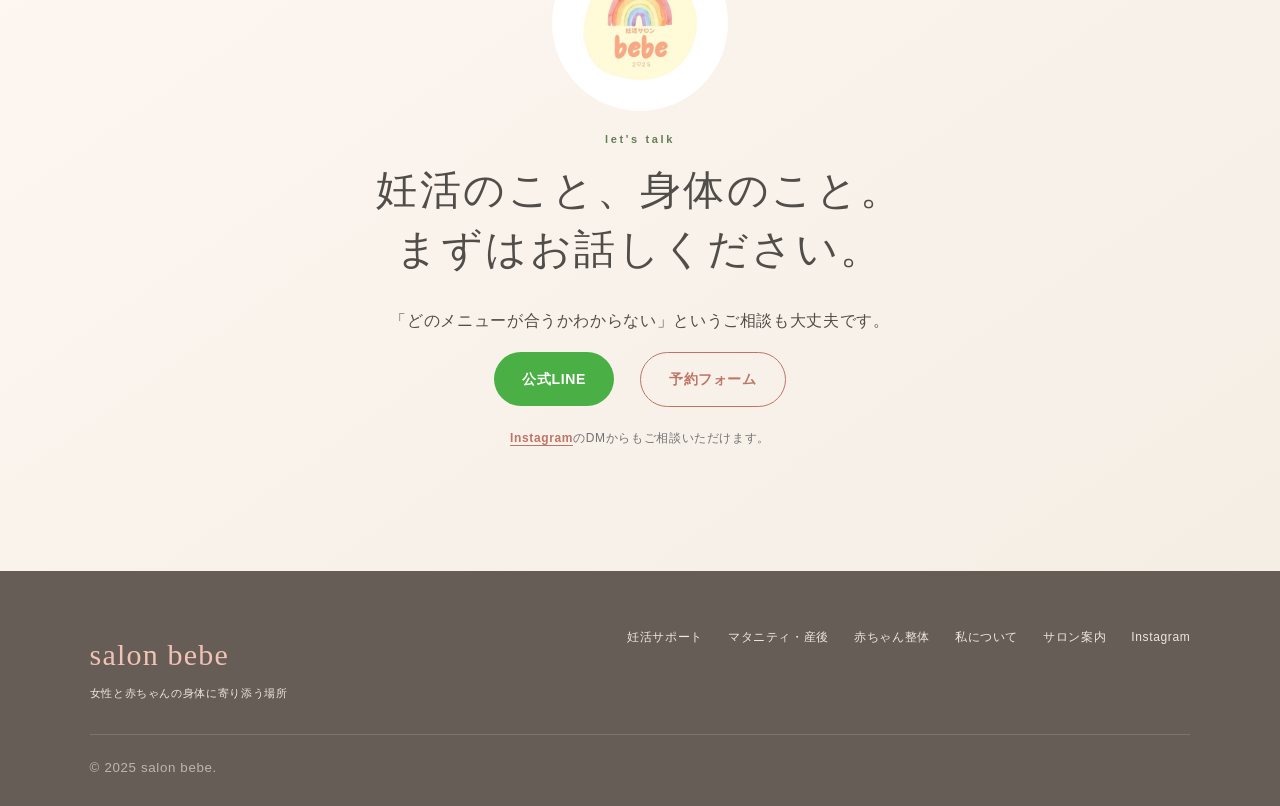
==== commit 67389a7e: "Refine homepage message line breaks" ====
--- a/index.html
+++ b/index.html
@@ -7,7 +7,7 @@
   <meta name="theme-color" content="#fffaf6">
   <title>サロンbebe｜北見市の妊活・女性と赤ちゃんのためのサロン</title>
   <link rel="icon" href="IMG_7071.jpeg">
-  <link rel="stylesheet" href="styles.css?v=20260906-support-copy">
+  <link rel="stylesheet" href="styles.css?v=20260906-line-fixes">
   <script src="script.js" defer></script>
 </head>
 <body>
@@ -42,17 +42,17 @@
     </section>
 
     <section id="support" class="section soft-bg">
-      <div class="section-heading reveal"><div><p class="section-kicker">OUR SUPPORT</p><h2 class="support-heading-one-line">今のあなたに合う入口から</h2></div><p>気になることを、<br>まだ上手に言葉にできなくても大丈夫です。</p></div>
+      <div class="section-heading reveal"><div><p class="section-kicker">OUR SUPPORT</p><h2 class="support-heading-one-line">今のあなたに合う入口から</h2></div><p>気になることを、<br><span class="nowrap-line">まだ上手に言葉にできなくても大丈夫です</span></p></div>
       <div class="support-grid">
         <article class="support-card fertility reveal"><p class="card-number">01</p><p class="card-icon">🌱</p><h3>妊活サポート</h3><p>妊活中だけれど、何をしたらいいかわからない。<br>病院での治療と並行して<br>自分でできることを知りたい。<br>一人ひとりに合った方法で<br>食事・睡眠・生活習慣などを見直し<br>３～６ヶ月かけて無理なく体を整えていきます。</p><ul><li>ぽかぽか子宝整体</li><li>極上よもぎ蒸し</li><li>妊活ファスティング</li></ul><a href="ninkatsu.html">妊活サポートを見る <span>→</span></a></article>
         <article class="support-card future reveal"><p class="card-number">02</p><p class="card-icon">🤰</p><h3>マタニティ整体</h3><p>妊娠中の身体の変化に寄り添い<br>痛みや不快感の軽減を目指します。<br>ママと赤ちゃんが心地よく過ごせる身体づくりを支えます。</p><a href="maternity.html">マタニティ整体を見る <span>→</span></a></article>
         <article class="support-card future reveal"><p class="card-number">03</p><p class="card-icon">🌿</p><h3>産後整体</h3><p>出産を終えた身体の回復とリフレッシュ<br>骨盤や肋骨まわりのケアを中心に<br>現在準備を進めています。</p><span class="status muted">準備中</span></article>
-        <article class="support-card baby reveal"><p class="card-number">04</p><p class="card-icon">👶</p><h3>ふんわりベビー整体</h3><p>ママが感じる「あれ？」を大切に。<br>やさしいタッチでの施術と、ご家庭でできるケアをお伝えして<br>お子様の健やかな成長・発達を支えます。</p><ul><li>頭の形</li><li>向き癖</li><li>反り返り</li><li>抱っこのしにくさ</li><li>発達・身体の使い方</li></ul><a href="baby.html">ふんわりベビー整体を見る <span>→</span></a></article>
+        <article class="support-card baby reveal"><p class="card-number">04</p><p class="card-icon">👶</p><h3>ふんわりベビー整体</h3><p>ママが感じる「あれ？」を大切に<br>やさしいタッチでの施術と、<br>ご家庭でできるケアをお伝えして<br>お子様の健やかな成長・発達を支えます。</p><ul><li>頭の形</li><li>向き癖</li><li>反り返り</li><li>抱っこのしにくさ</li><li>発達・身体の使い方</li></ul><a href="baby.html">ふんわりベビー整体を見る <span>→</span></a></article>
       </div>
     </section>
 
     <section class="section message-band reveal">
-      <p class="script">you are not alone.</p><h2>その不安を ひとりで<br>抱えなくていい</h2><p>すぐに答えが出ないことも、身体が変わるまで時間がかかることもあります<br>だからこそ、今の状態を一緒に確かめ、小さな変化を見つけながら進みます</p>
+      <p class="script">you are not alone.</p><h2>その不安を ひとりで<br>抱えなくていい</h2><p>すぐに答えが出ないことも<br>身体が変わるまで時間がかかることもあります<br>だからこそ、今の状態を一緒に確かめ<br>小さな変化を見つけながら進みます</p>
     </section>
 
     <section id="profile" class="section profile">
--- a/styles.css
+++ b/styles.css
@@ -180,4 +180,6 @@
 @media(max-width:600px){
   .home-intro-title{font-size:clamp(22px,7vw,28px)!important}
   .support-heading-one-line{font-size:clamp(22px,6.7vw,28px)!important;letter-spacing:.03em}
-}+}
+.nowrap-line{white-space:nowrap}
+@media(max-width:600px){.section-heading .nowrap-line{font-size:clamp(13px,3.8vw,15px);letter-spacing:0}}
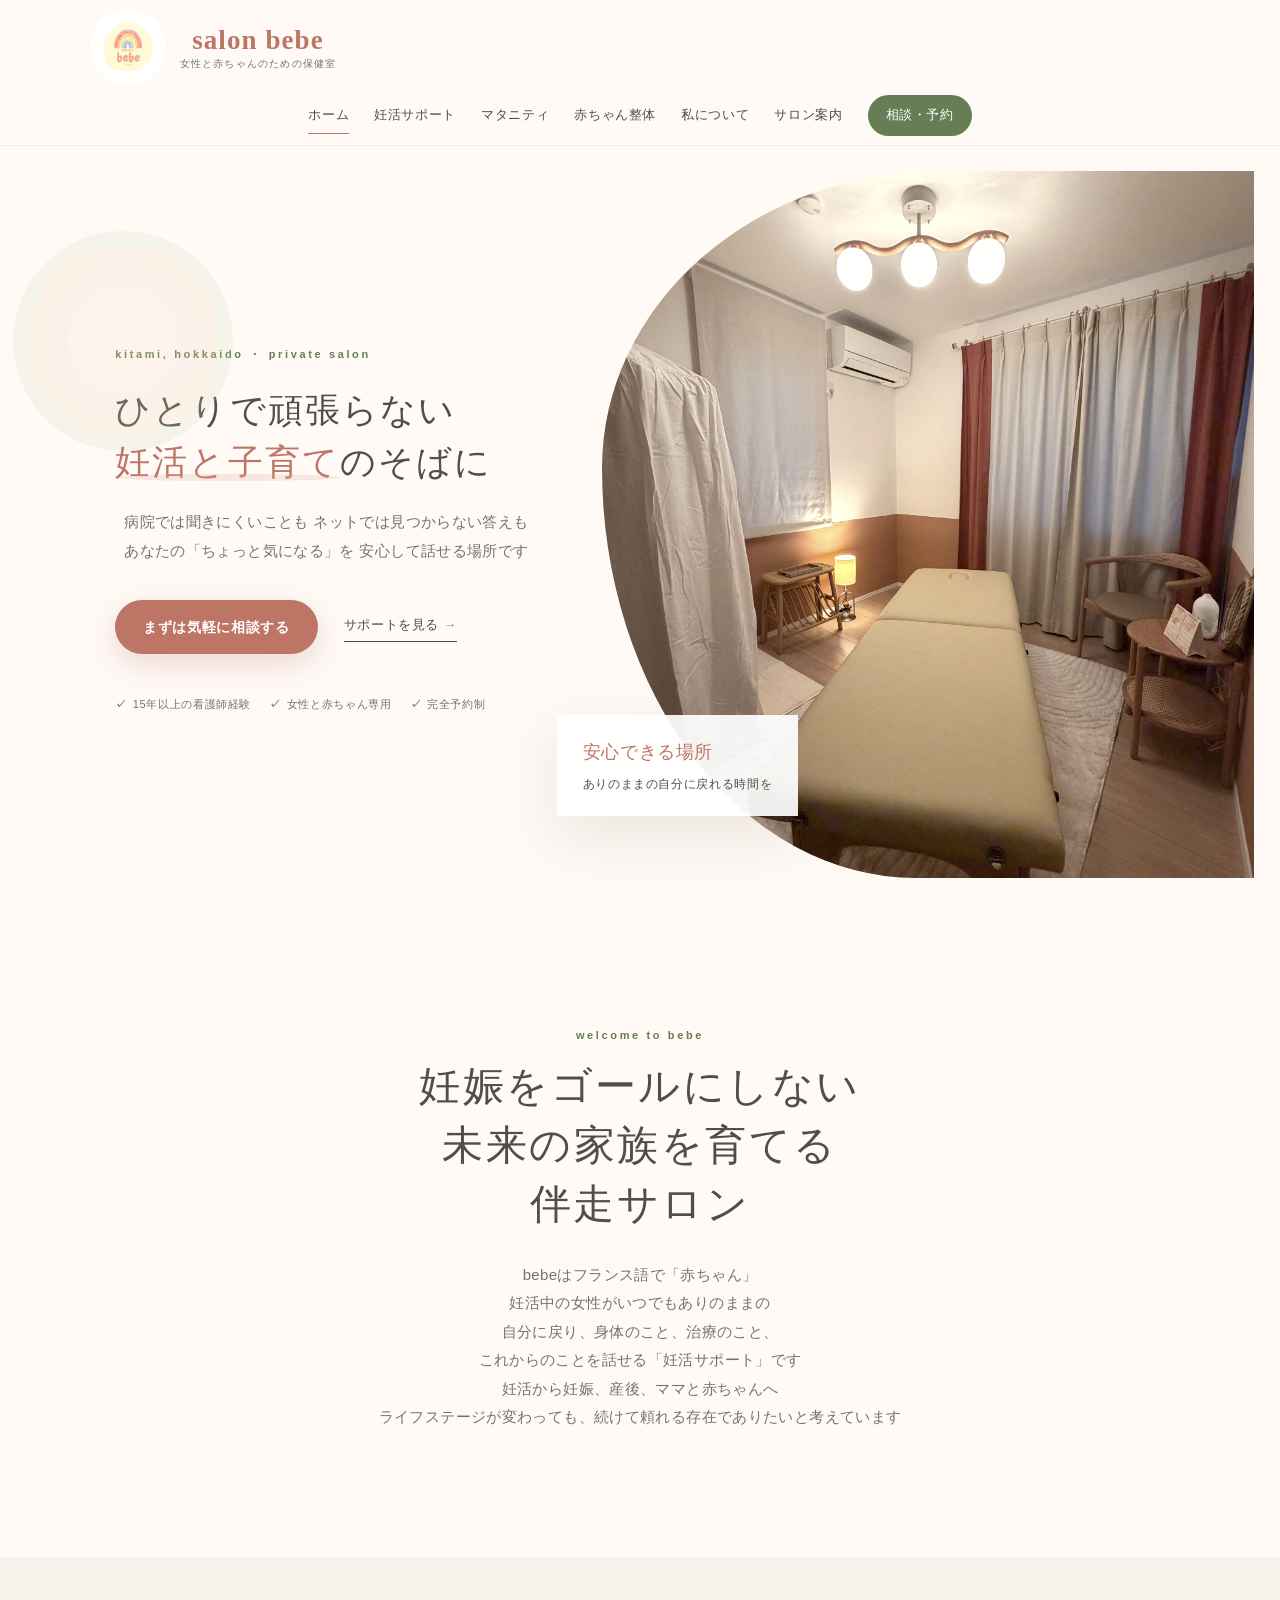
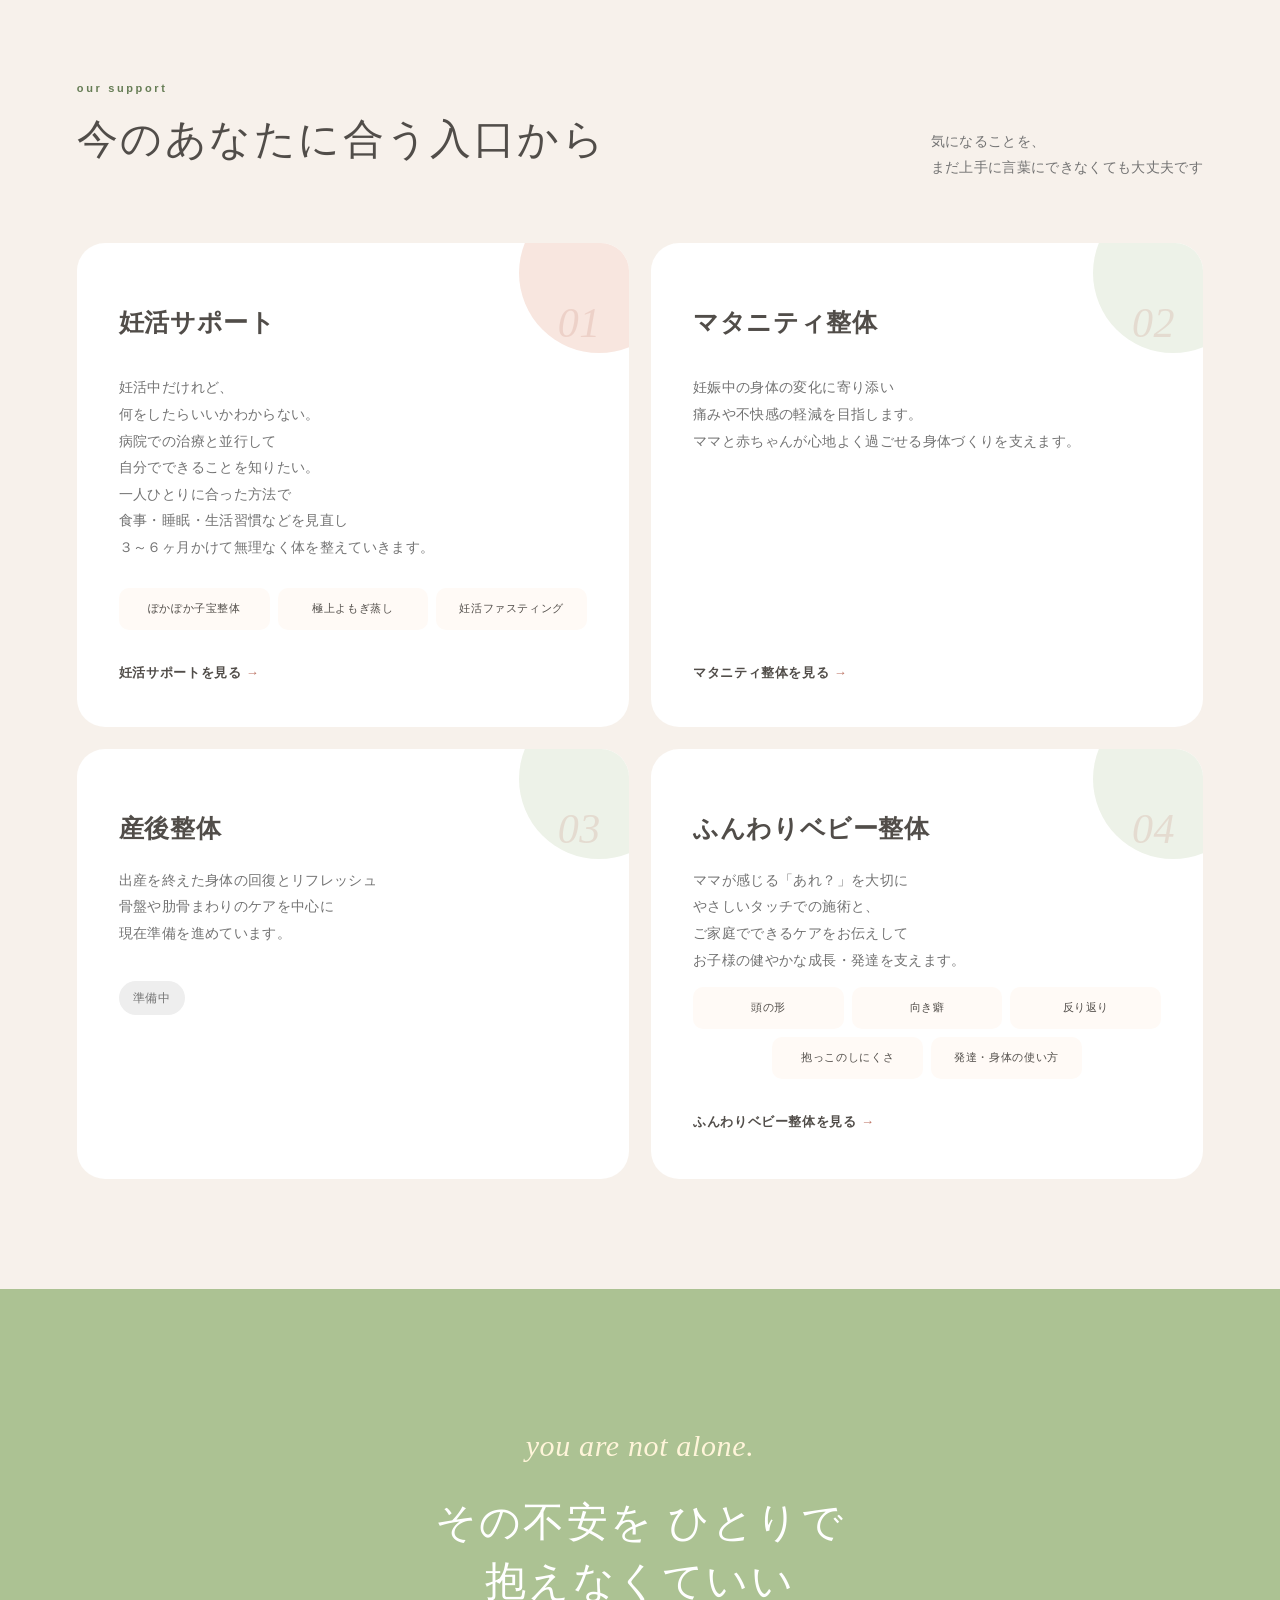
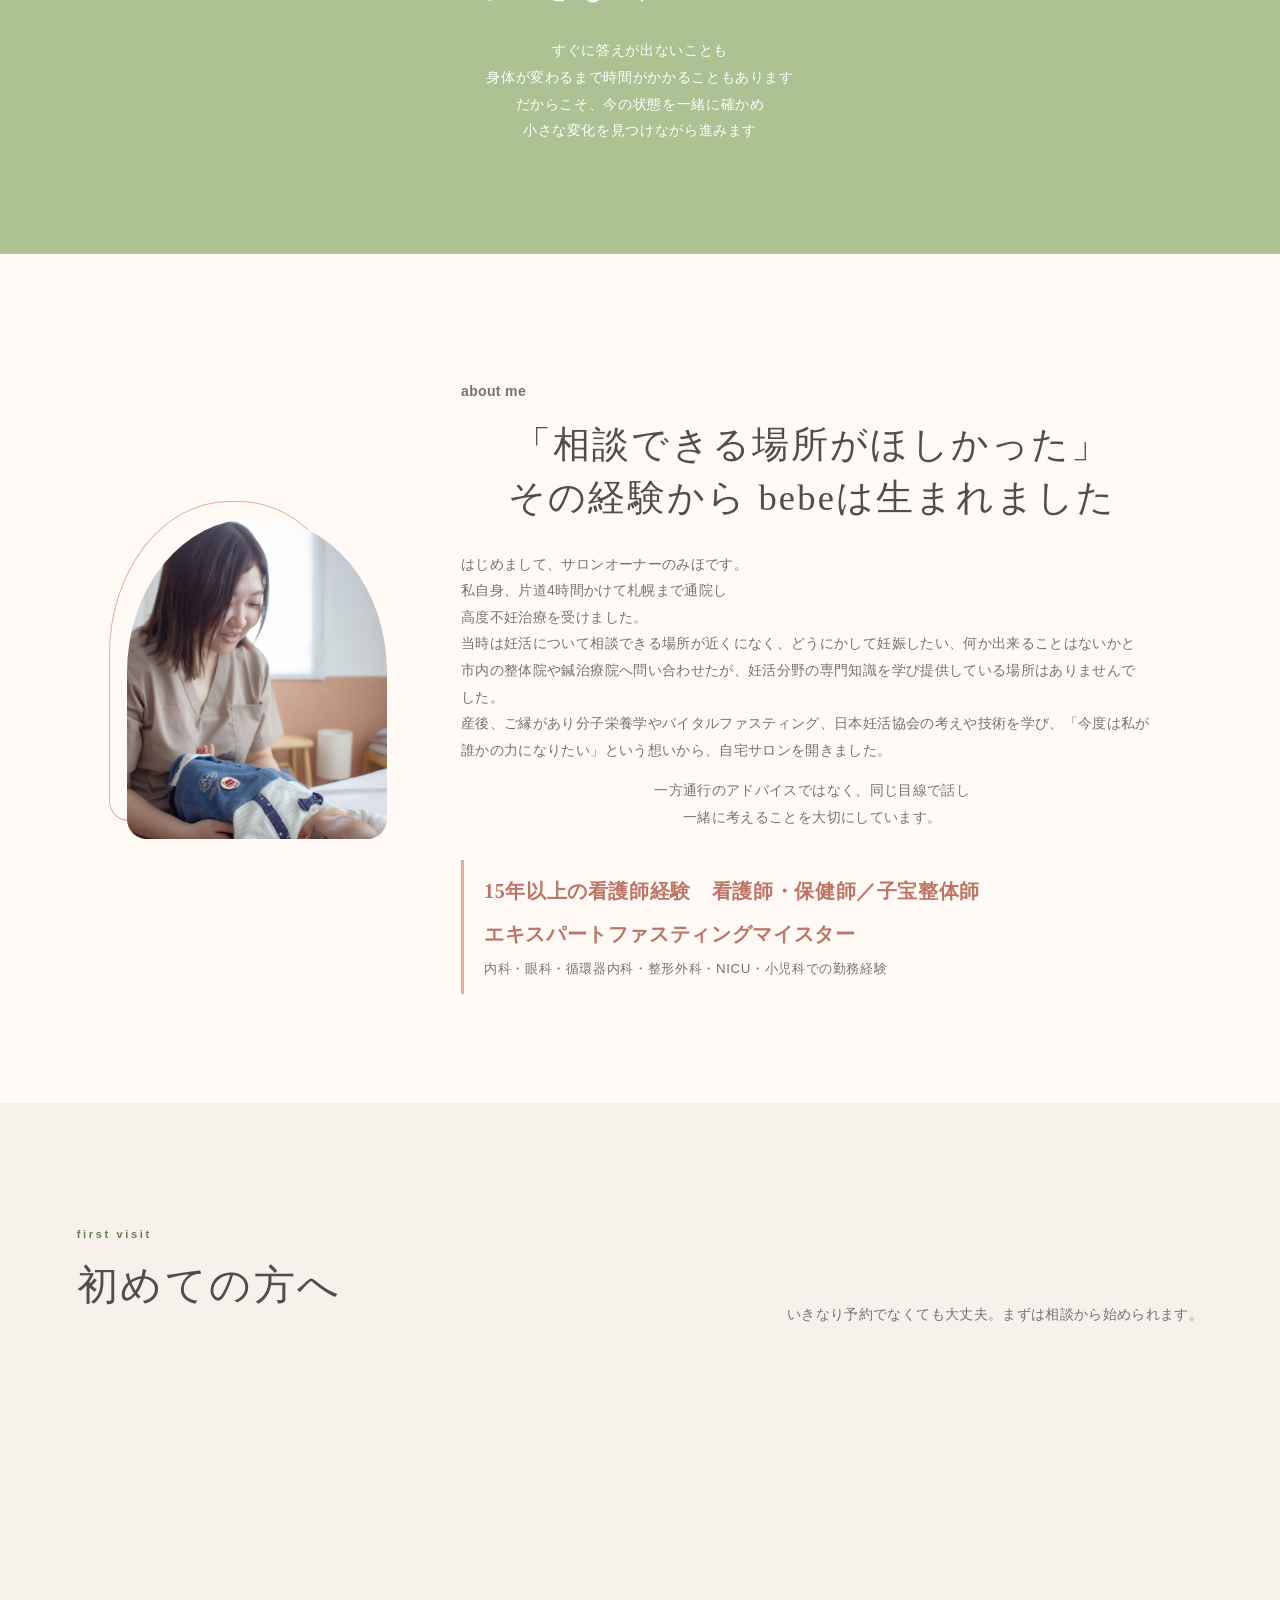
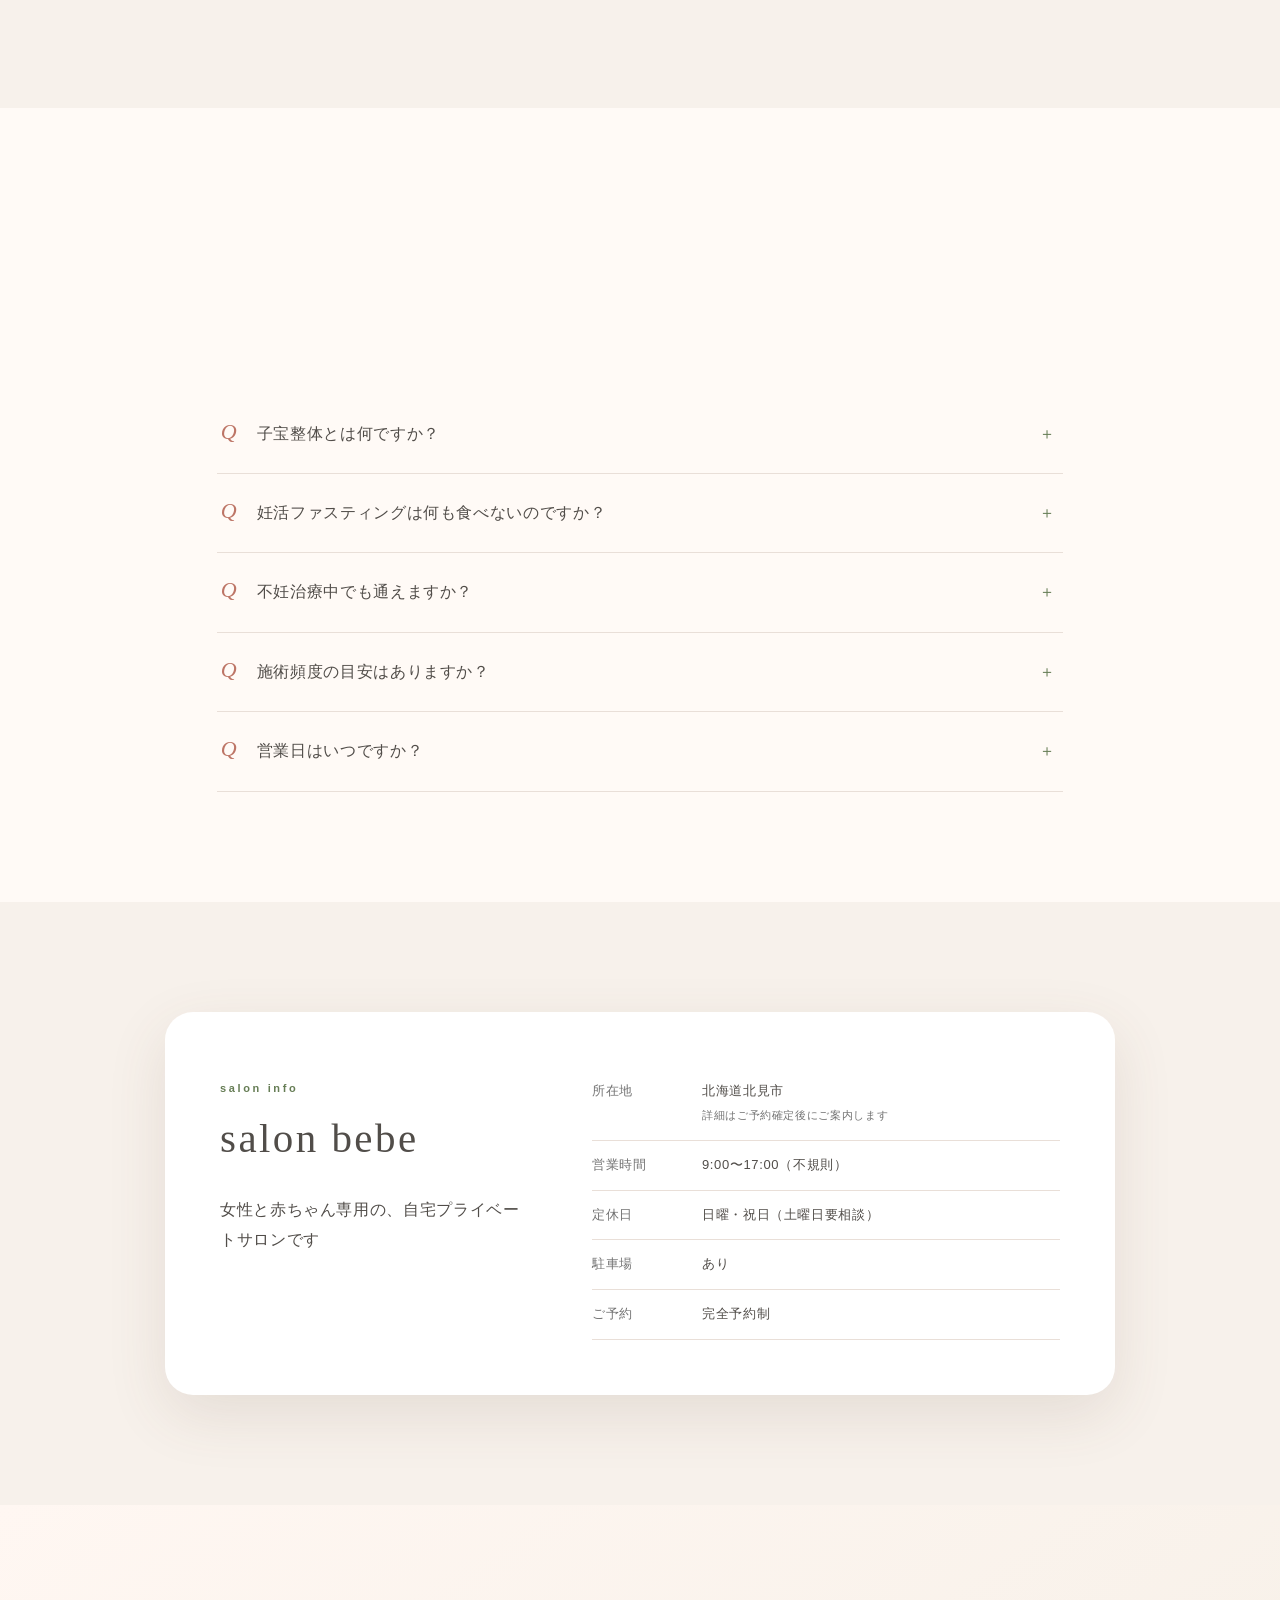
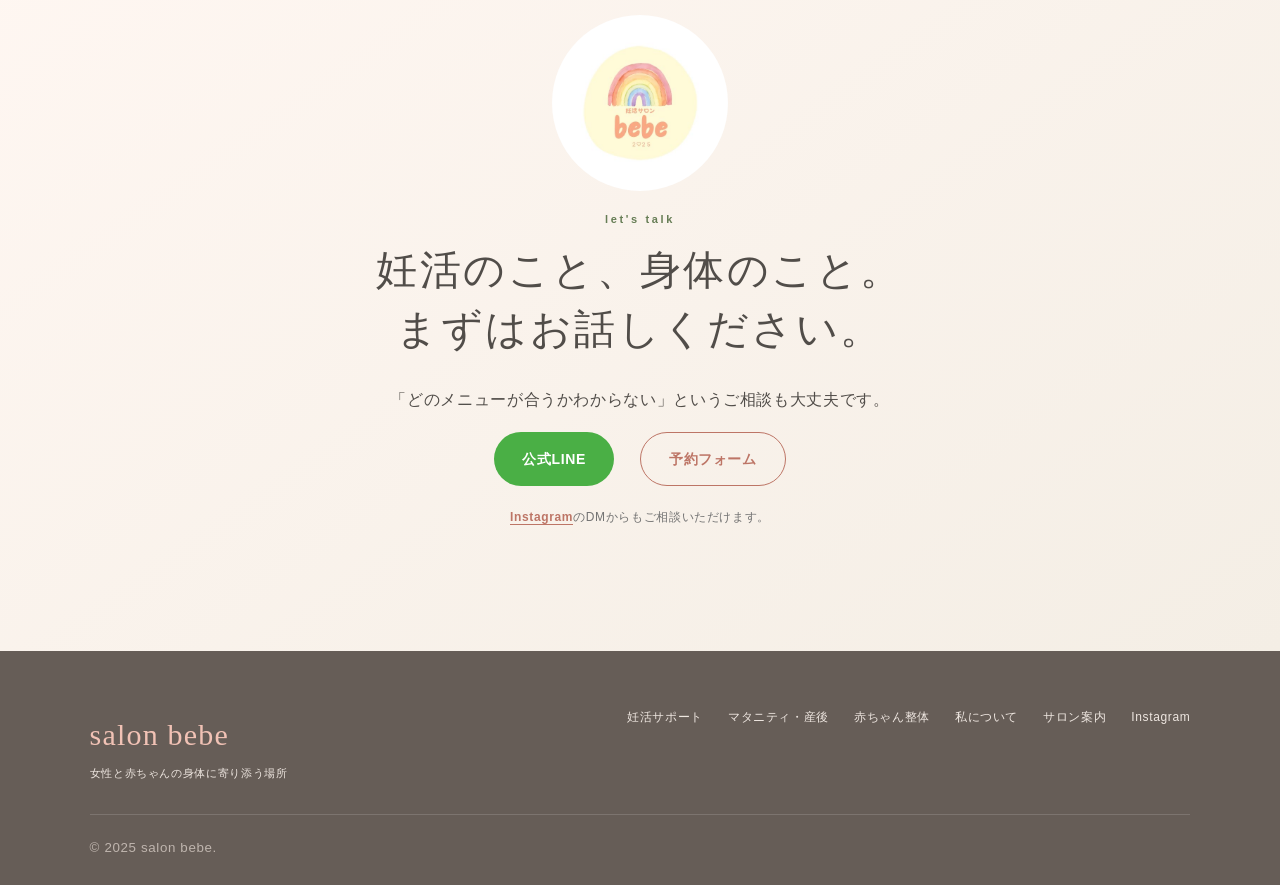
==== commit 3ba54de8: "Align header and revise homepage copy" ====
--- a/index.html
+++ b/index.html
@@ -7,7 +7,7 @@
   <meta name="theme-color" content="#fffaf6">
   <title>サロンbebe｜北見市の妊活・女性と赤ちゃんのためのサロン</title>
   <link rel="icon" href="IMG_7071.jpeg">
-  <link rel="stylesheet" href="styles.css?v=20260906-line-fixes">
+  <link rel="stylesheet" href="styles.css?v=20260906-header-copy">
   <script src="script.js" defer></script>
 </head>
 <body>
@@ -44,7 +44,7 @@
     <section id="support" class="section soft-bg">
       <div class="section-heading reveal"><div><p class="section-kicker">OUR SUPPORT</p><h2 class="support-heading-one-line">今のあなたに合う入口から</h2></div><p>気になることを、<br><span class="nowrap-line">まだ上手に言葉にできなくても大丈夫です</span></p></div>
       <div class="support-grid">
-        <article class="support-card fertility reveal"><p class="card-number">01</p><p class="card-icon">🌱</p><h3>妊活サポート</h3><p>妊活中だけれど、何をしたらいいかわからない。<br>病院での治療と並行して<br>自分でできることを知りたい。<br>一人ひとりに合った方法で<br>食事・睡眠・生活習慣などを見直し<br>３～６ヶ月かけて無理なく体を整えていきます。</p><ul><li>ぽかぽか子宝整体</li><li>極上よもぎ蒸し</li><li>妊活ファスティング</li></ul><a href="ninkatsu.html">妊活サポートを見る <span>→</span></a></article>
+        <article class="support-card fertility reveal"><p class="card-number">01</p><p class="card-icon">🌱</p><h3>妊活サポート</h3><p>妊活中だけれど、<br>何をしたらいいかわからない。<br>病院での治療と並行して<br>自分でできることを知りたい。<br>一人ひとりに合った方法で<br>食事・睡眠・生活習慣などを見直し<br>３～６ヶ月かけて無理なく体を整えていきます。</p><ul><li>ぽかぽか子宝整体</li><li>極上よもぎ蒸し</li><li>妊活ファスティング</li></ul><a href="ninkatsu.html">妊活サポートを見る <span>→</span></a></article>
         <article class="support-card future reveal"><p class="card-number">02</p><p class="card-icon">🤰</p><h3>マタニティ整体</h3><p>妊娠中の身体の変化に寄り添い<br>痛みや不快感の軽減を目指します。<br>ママと赤ちゃんが心地よく過ごせる身体づくりを支えます。</p><a href="maternity.html">マタニティ整体を見る <span>→</span></a></article>
         <article class="support-card future reveal"><p class="card-number">03</p><p class="card-icon">🌿</p><h3>産後整体</h3><p>出産を終えた身体の回復とリフレッシュ<br>骨盤や肋骨まわりのケアを中心に<br>現在準備を進めています。</p><span class="status muted">準備中</span></article>
         <article class="support-card baby reveal"><p class="card-number">04</p><p class="card-icon">👶</p><h3>ふんわりベビー整体</h3><p>ママが感じる「あれ？」を大切に<br>やさしいタッチでの施術と、<br>ご家庭でできるケアをお伝えして<br>お子様の健やかな成長・発達を支えます。</p><ul><li>頭の形</li><li>向き癖</li><li>反り返り</li><li>抱っこのしにくさ</li><li>発達・身体の使い方</li></ul><a href="baby.html">ふんわりベビー整体を見る <span>→</span></a></article>
@@ -57,7 +57,7 @@
 
     <section id="profile" class="section profile">
       <div class="profile-image reveal"><img src="_MG_2922.jpg" alt="サロンbebeオーナーのみほ"></div>
-      <div class="profile-copy reveal"><p class="section-kicker">ABOUT ME</p><h2 class="profile-title"><span>「相談できる場所がほしかった」</span><span>その経験から bebeは生まれました</span></h2><p>はじめまして、サロンオーナーのみほです。<br>私自身、片道4時間かけて札幌まで通院し高度不妊治療を受けました。当時は妊活について相談できる場所が近くになく、どうにかして妊娠したい、何か出来ることはないかと市内の整体院や鍼治療院へ問い合わせたが、妊活分野の専門知識を学び提供している場所はありませんでした。<br>産後、ご縁があり分子栄養学やバイタルファスティング、日本妊活協会の考えや技術を学び、「今度は私が誰かの力になりたい」という想いから、自宅サロンを開きました。</p><p class="profile-philosophy">一方通行のアドバイスではなく、同じ目線で話し<br>一緒に考えることを大切にしています。</p><div class="credential"><b>15年以上の看護師経験　看護師・保健師／子宝整体師</b><b>エキスパートファスティングマイスター</b><small>内科・眼科・循環器内科・整形外科・NICU・小児科での勤務経験</small></div></div>
+      <div class="profile-copy reveal"><p class="section-kicker">ABOUT ME</p><h2 class="profile-title"><span>「相談できる場所がほしかった」</span><span>その経験から bebeは生まれました</span></h2><p>はじめまして、サロンオーナーのみほです。<br>私自身、片道4時間かけて札幌まで通院し<br>高度不妊治療を受けました。<br>当時は妊活について相談できる場所が近くになく、どうにかして妊娠したい、何か出来ることはないかと市内の整体院や鍼治療院へ問い合わせたが、妊活分野の専門知識を学び提供している場所はありませんでした。<br>産後、ご縁があり分子栄養学やバイタルファスティング、日本妊活協会の考えや技術を学び、「今度は私が誰かの力になりたい」という想いから、自宅サロンを開きました。</p><p class="profile-philosophy">一方通行のアドバイスではなく、同じ目線で話し<br>一緒に考えることを大切にしています。</p><div class="credential"><b>15年以上の看護師経験　看護師・保健師／子宝整体師</b><b>エキスパートファスティングマイスター</b><small>内科・眼科・循環器内科・整形外科・NICU・小児科での勤務経験</small></div></div>
     </section>
 
     <section class="section flow soft-bg">
--- a/styles.css
+++ b/styles.css
@@ -183,3 +183,13 @@
 }
 .nowrap-line{white-space:nowrap}
 @media(max-width:600px){.section-heading .nowrap-line{font-size:clamp(13px,3.8vw,15px);letter-spacing:0}}
+
+/* Homepage header alignment and requested copy alignment. */
+.site-header{position:sticky}
+.site-header>.brand{align-self:flex-start;margin-left:2vw}
+.hero-lead{text-align:center}
+@media(max-width:900px){
+  .site-header>.brand{align-self:flex-start;margin-left:0}
+  .hero-lead{text-align:center}
+}
+.hero-lead br{display:block}
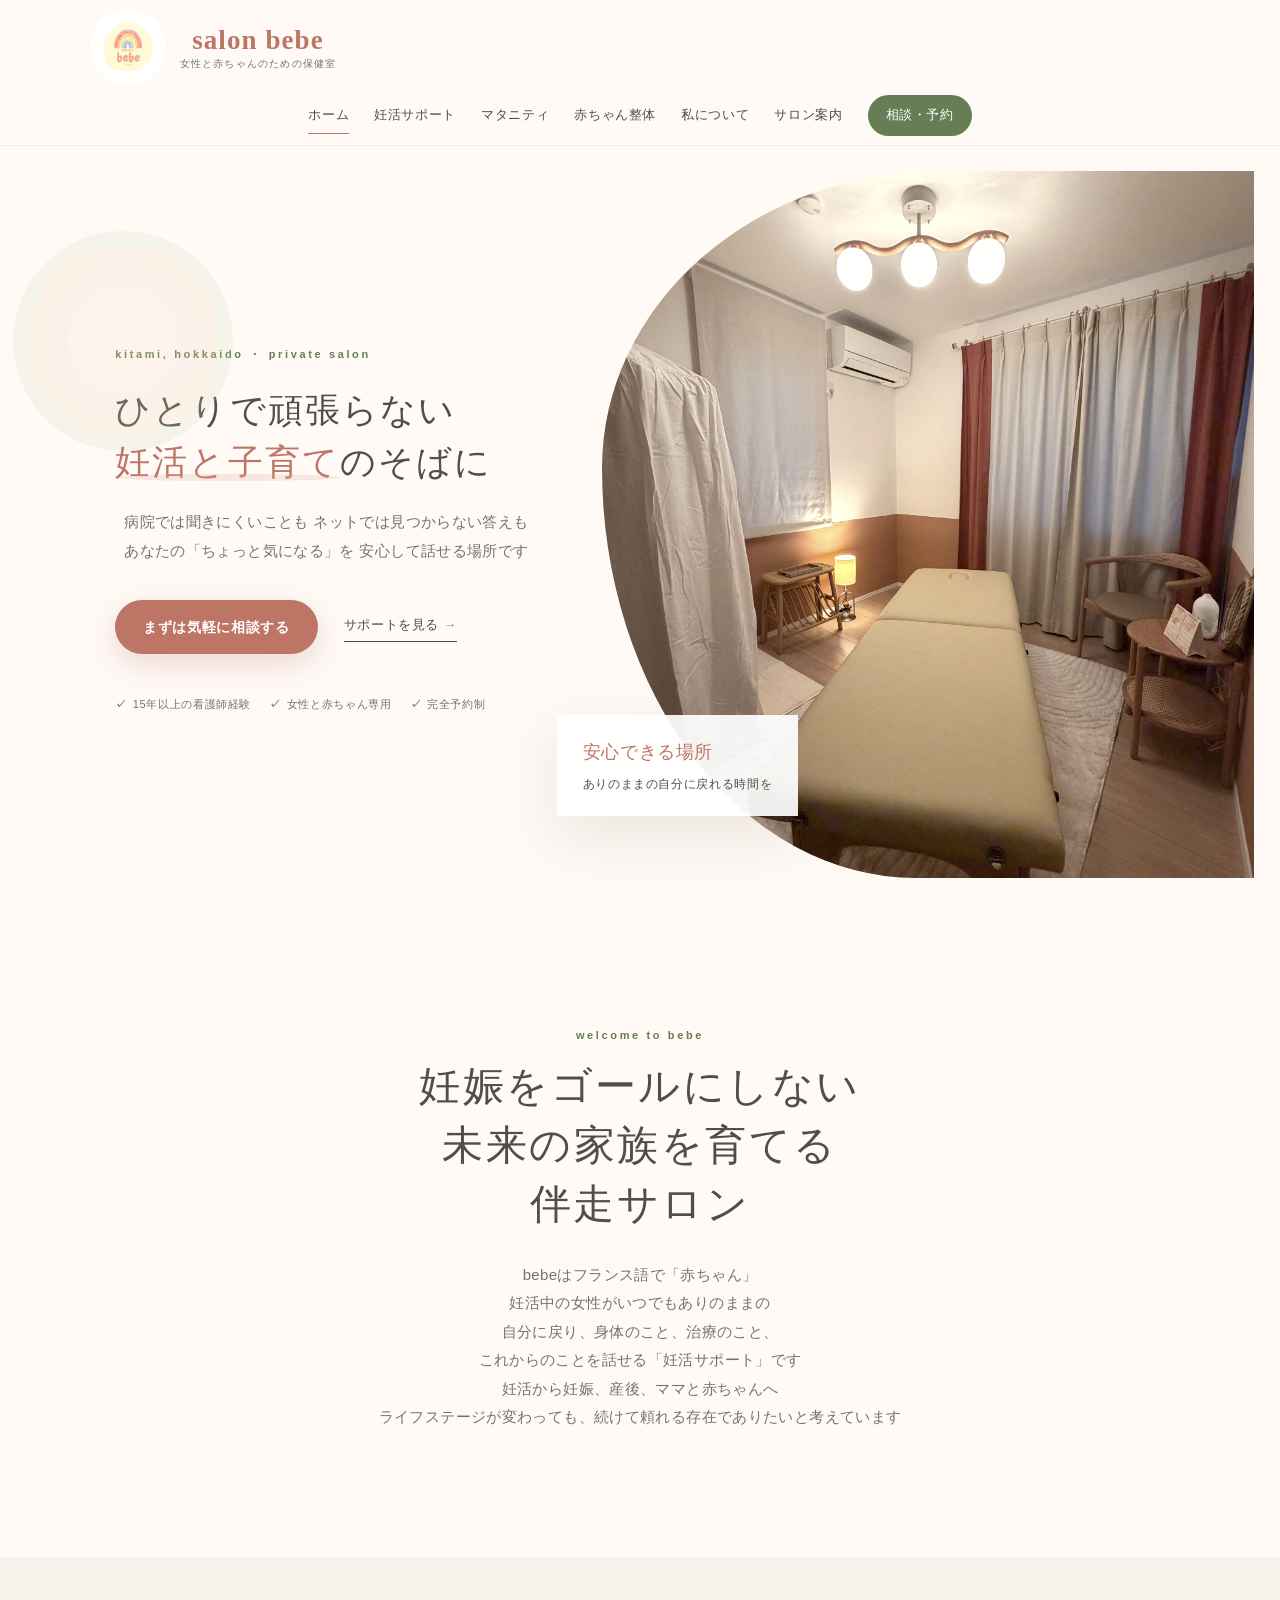
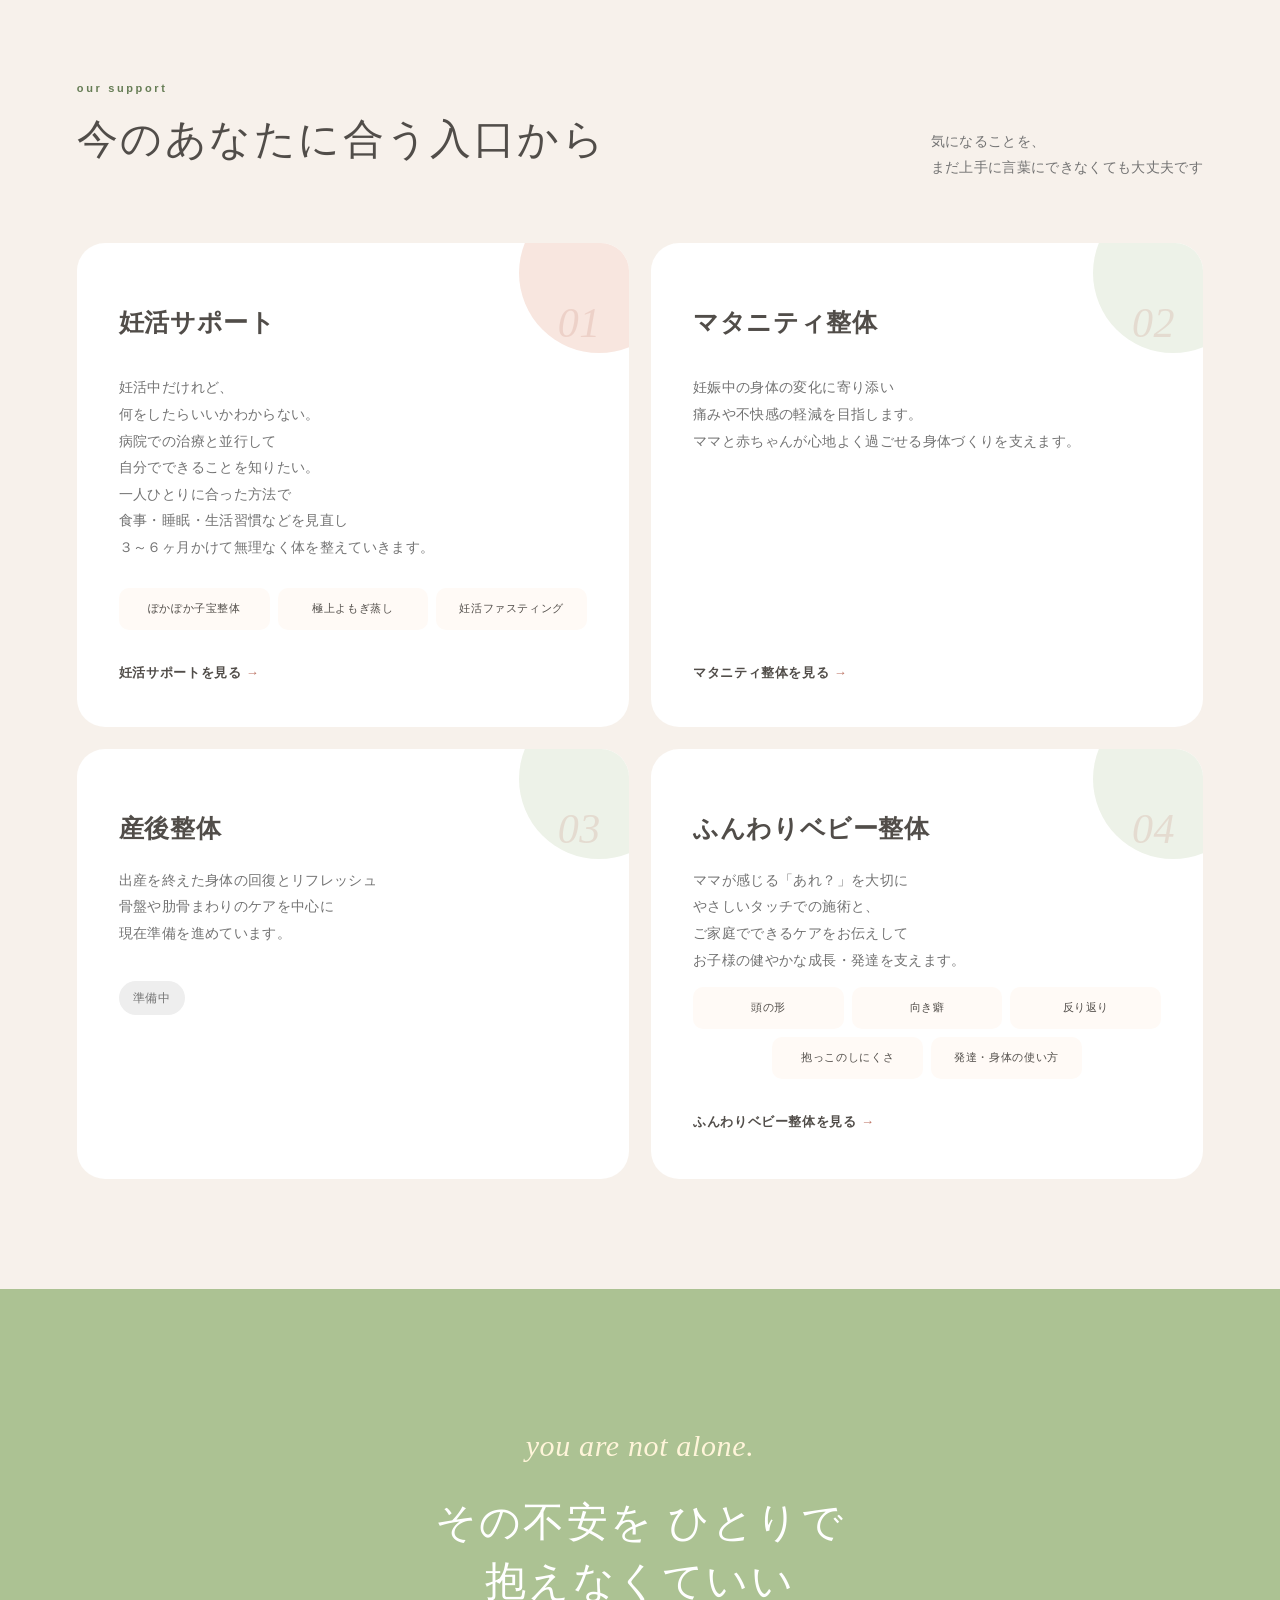
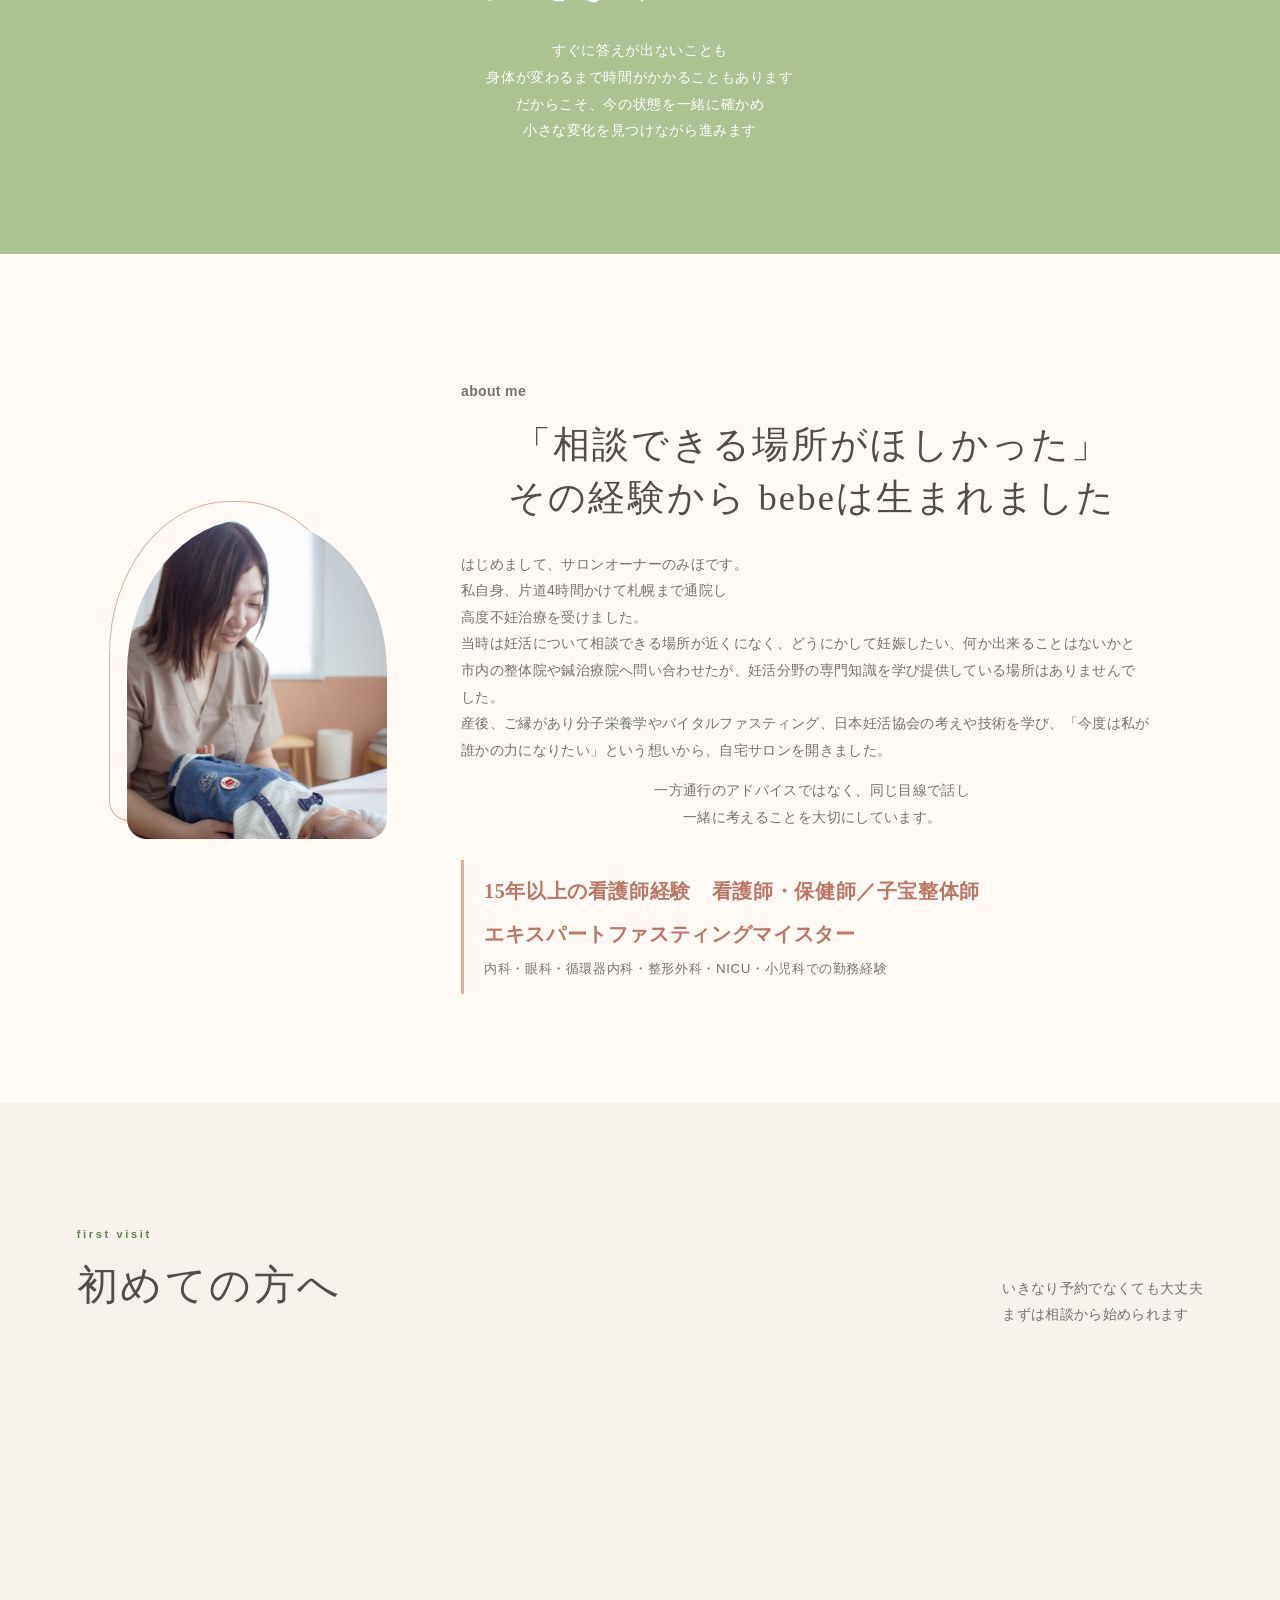
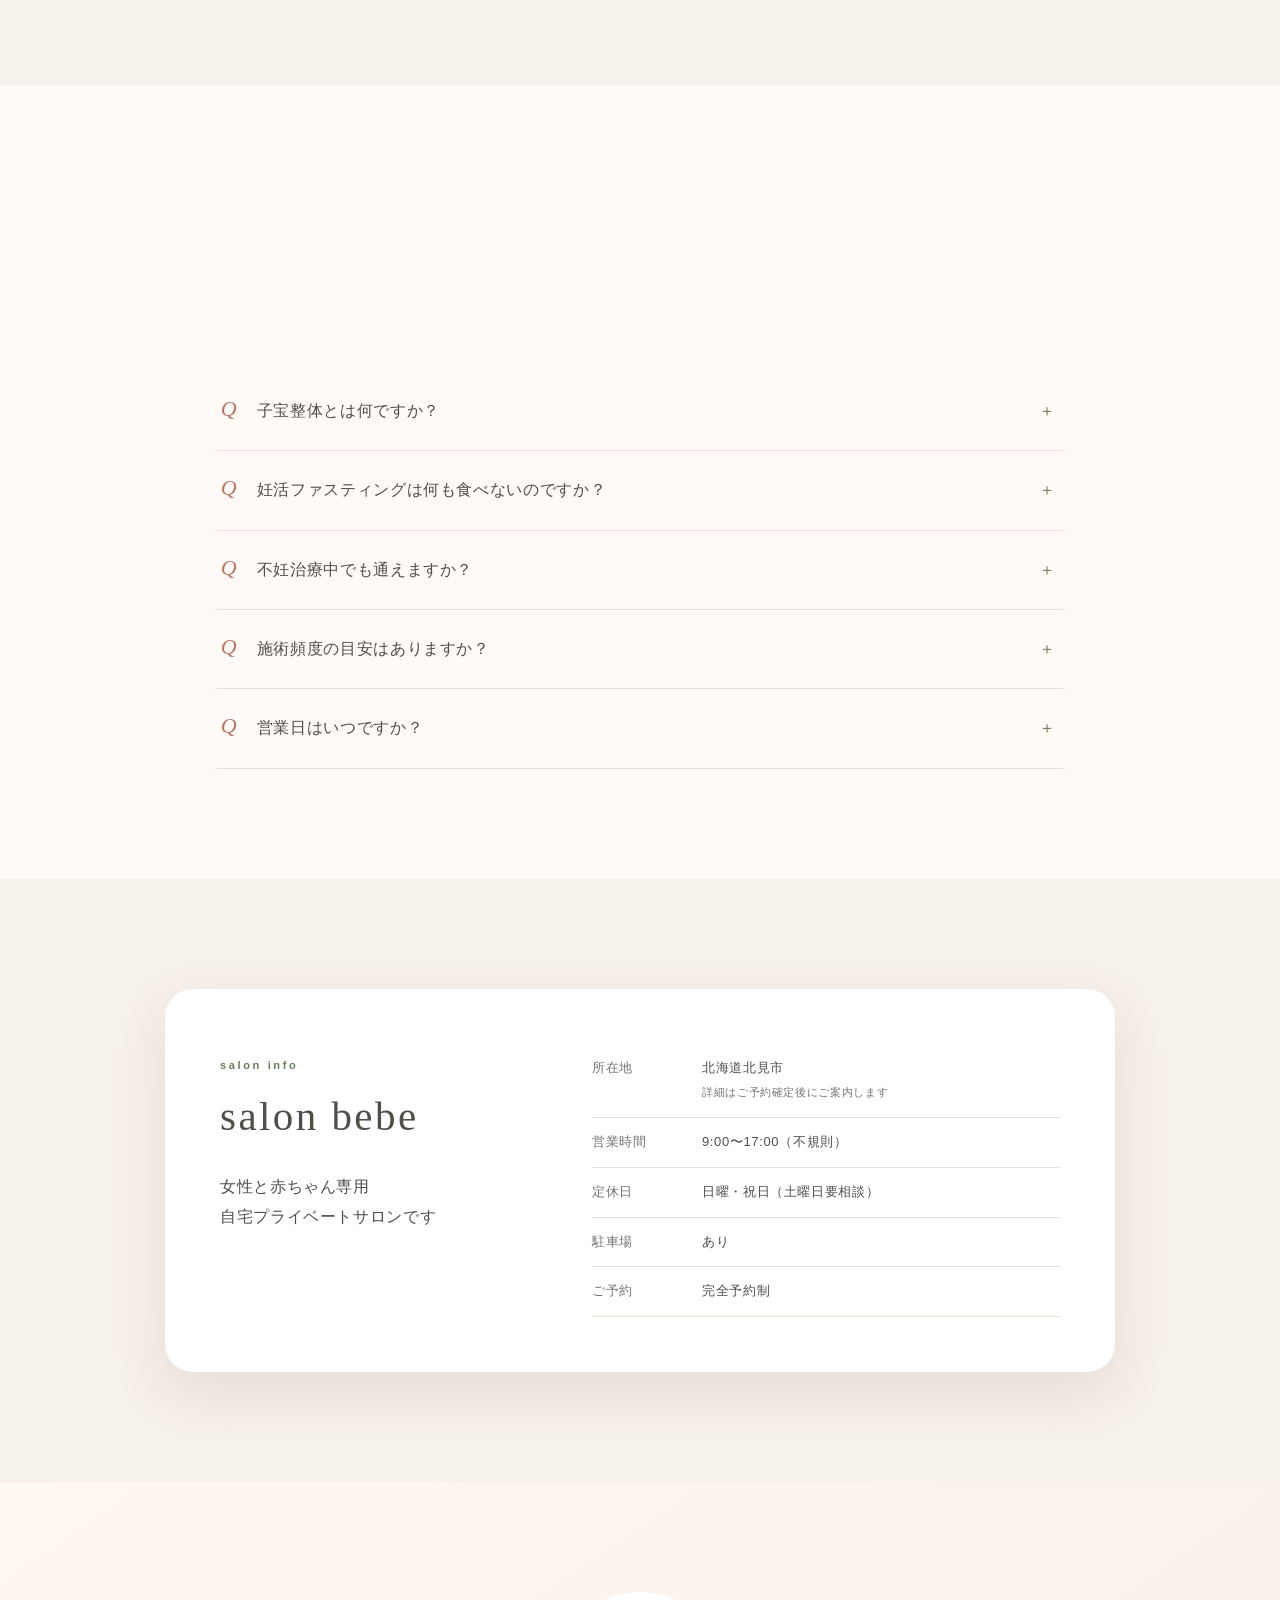
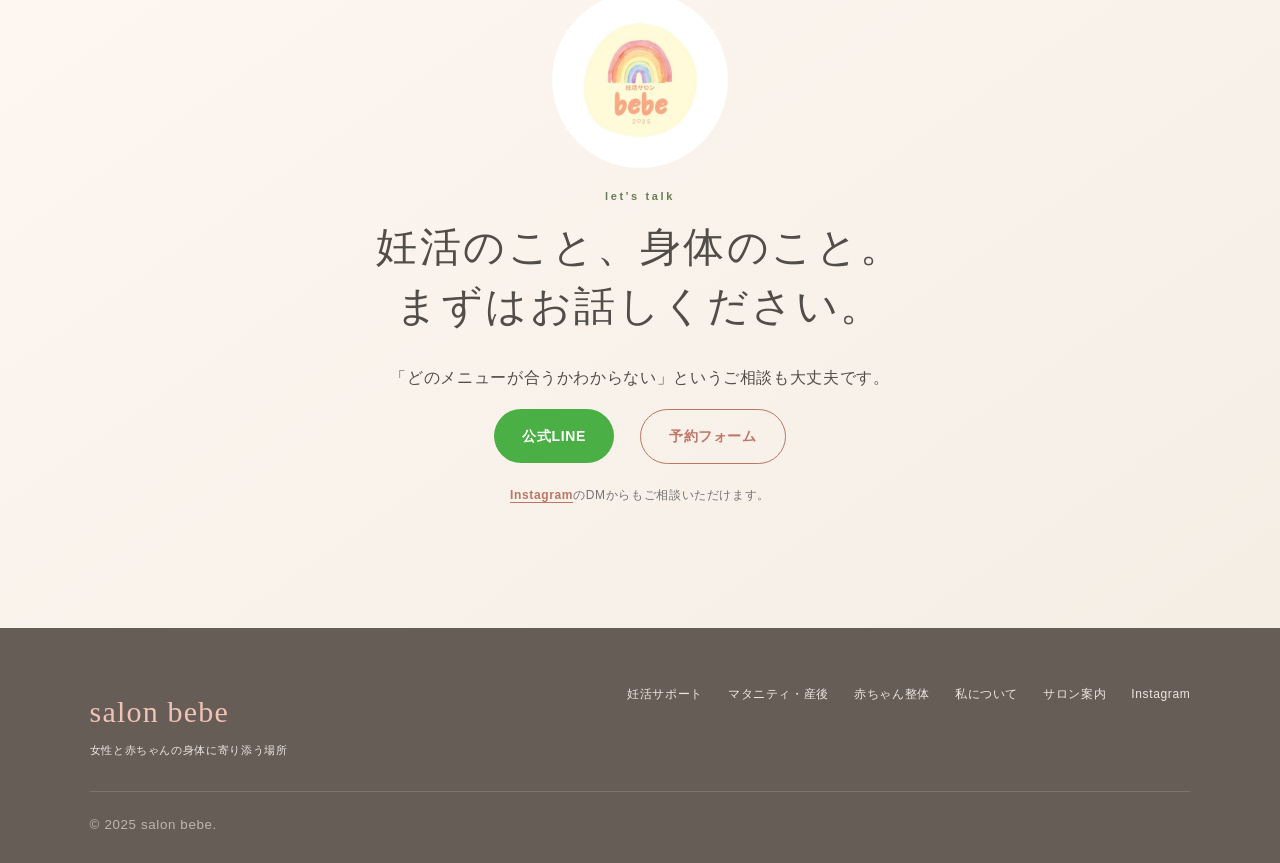
==== commit 56d890ce: "Update first visit and salon copy" ====
--- a/index.html
+++ b/index.html
@@ -7,7 +7,7 @@
   <meta name="theme-color" content="#fffaf6">
   <title>サロンbebe｜北見市の妊活・女性と赤ちゃんのためのサロン</title>
   <link rel="icon" href="IMG_7071.jpeg">
-  <link rel="stylesheet" href="styles.css?v=20260906-header-copy">
+  <link rel="stylesheet" href="styles.css?v=20260906-visit-copy">
   <script src="script.js" defer></script>
 </head>
 <body>
@@ -61,8 +61,8 @@
     </section>
 
     <section class="section flow soft-bg">
-      <div class="section-heading reveal"><div><p class="section-kicker">FIRST VISIT</p><h2>初めての方へ</h2></div><p>いきなり予約でなくても大丈夫。まずは相談から始められます。</p></div>
-      <ol class="flow-list reveal"><li><span>01</span><div><b>bebeを知る</b><p>Instagramやホームページで、<br>考え方やメニューをご覧ください。</p></div></li><li><span>02</span><div><b>LINEで相談</b><p>気になることや迷っていることを、<br>気軽にお聞かせください。</p></div></li><li><span>03</span><div><b>ご予約</b><p>予約フォーム・Instagram DM<br>公式LINEからお申し込みいただけます。</p></div></li><li><span>04</span><div><b>ご来店</b><p>落ち着いた完全予約制の空間で、<br>丁寧にお話を伺います。</p></div></li></ol>
+      <div class="section-heading reveal"><div><p class="section-kicker">FIRST VISIT</p><h2>初めての方へ</h2></div><p>いきなり予約でなくても大丈夫<br>まずは相談から始められます</p></div>
+      <ol class="flow-list reveal"><li><span>01</span><div><b>bebeを知る</b><p>Instagramやホームページで<br>考え方やメニューをご覧ください</p></div></li><li><span>02</span><div><b>LINEで相談</b><p>気になることや迷っていることを<br>気軽にお聞かせください</p></div></li><li><span>03</span><div><b>ご予約</b><p>予約フォーム・Instagram DM<br>公式LINEからお申し込みいただけます</p></div></li><li><span>04</span><div><b>ご来店</b><p>落ち着いた完全予約制の空間で<br>丁寧にお話を伺います</p></div></li></ol>
     </section>
 
     <section class="section faq"><div class="section-heading reveal"><div><p class="section-kicker">FAQ</p><h2>よくあるご質問</h2></div></div>
@@ -75,7 +75,7 @@
       </div>
     </section>
 
-    <section id="access" class="section access soft-bg"><div class="access-card reveal"><div><p class="section-kicker">SALON INFO</p><h2>salon bebe</h2><p>女性と赤ちゃん専用の、自宅プライベートサロンです</p></div><dl><div><dt>所在地</dt><dd>北海道北見市<br><small>詳細はご予約確定後にご案内します</small></dd></div><div><dt>営業時間</dt><dd>9:00〜17:00（不規則）</dd></div><div><dt>定休日</dt><dd>日曜・祝日（土曜日要相談）</dd></div><div><dt>駐車場</dt><dd>あり</dd></div><div><dt>ご予約</dt><dd>完全予約制</dd></div></dl></div></section>
+    <section id="access" class="section access soft-bg"><div class="access-card reveal"><div><p class="section-kicker">SALON INFO</p><h2>salon bebe</h2><p>女性と赤ちゃん専用<br>自宅プライベートサロンです</p></div><dl><div><dt>所在地</dt><dd>北海道北見市<br><small>詳細はご予約確定後にご案内します</small></dd></div><div><dt>営業時間</dt><dd>9:00〜17:00（不規則）</dd></div><div><dt>定休日</dt><dd>日曜・祝日（土曜日要相談）</dd></div><div><dt>駐車場</dt><dd>あり</dd></div><div><dt>ご予約</dt><dd>完全予約制</dd></div></dl></div></section>
 
     <section id="contact" class="contact section"><div class="contact-inner reveal"><img src="IMG_7071.jpeg" alt=""><p class="section-kicker">LET'S TALK</p><h2>妊活のこと、身体のこと。<br>まずはお話しください。</h2><p>「どのメニューが合うかわからない」というご相談も大丈夫です。</p><div class="button-row center"><a class="button line" href="https://line.me/R/ti/p/@842htwls?ts=03070018&amp;oat_content=url" target="_blank" rel="noopener noreferrer">公式LINE</a><a class="button outline" href="https://reserva.be/bebe_kitami" target="_blank" rel="noopener noreferrer">予約フォーム</a></div><p class="contact-note"><a class="instagram-link" href="https://www.instagram.com/miho_salon_bebe?igsh=MW4yOGVoeHM4cmxvag%3D%3D" target="_blank" rel="noopener noreferrer">Instagram</a>のDMからもご相談いただけます。</p></div></section>
   </main>
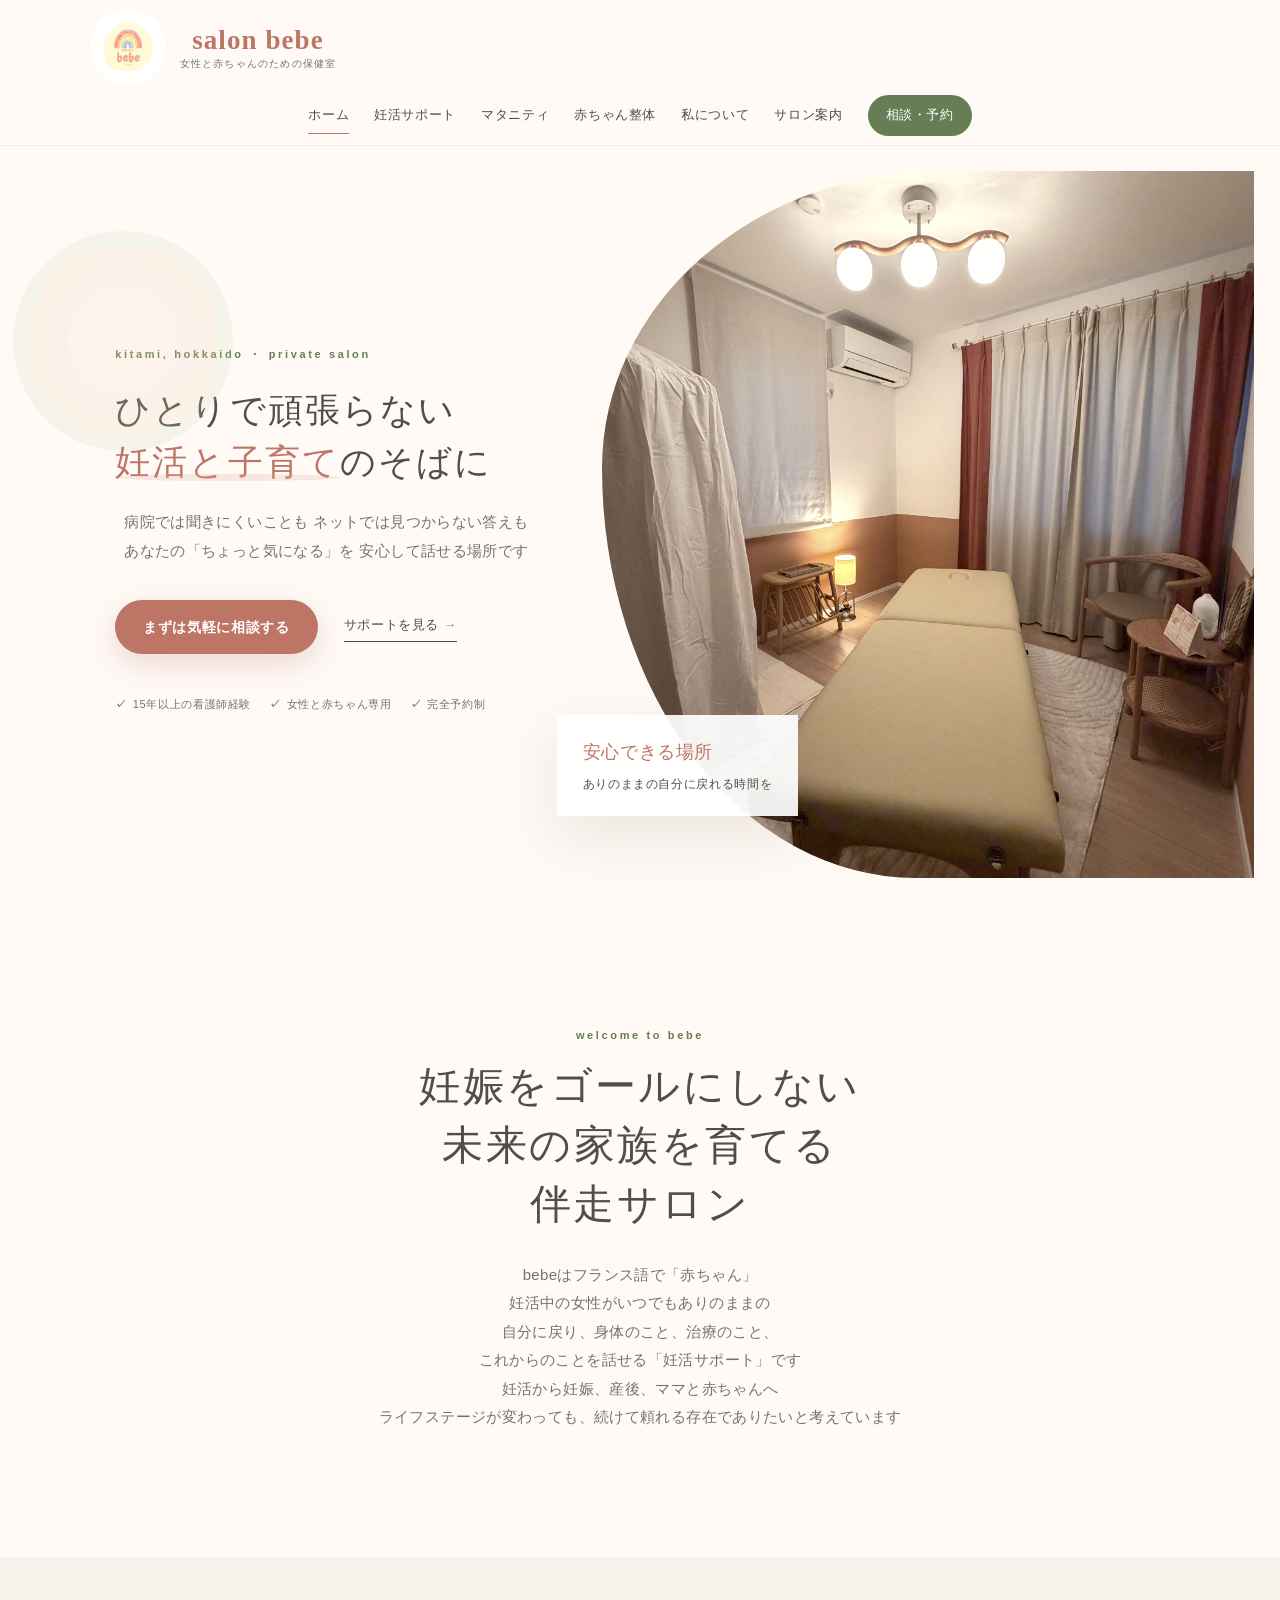
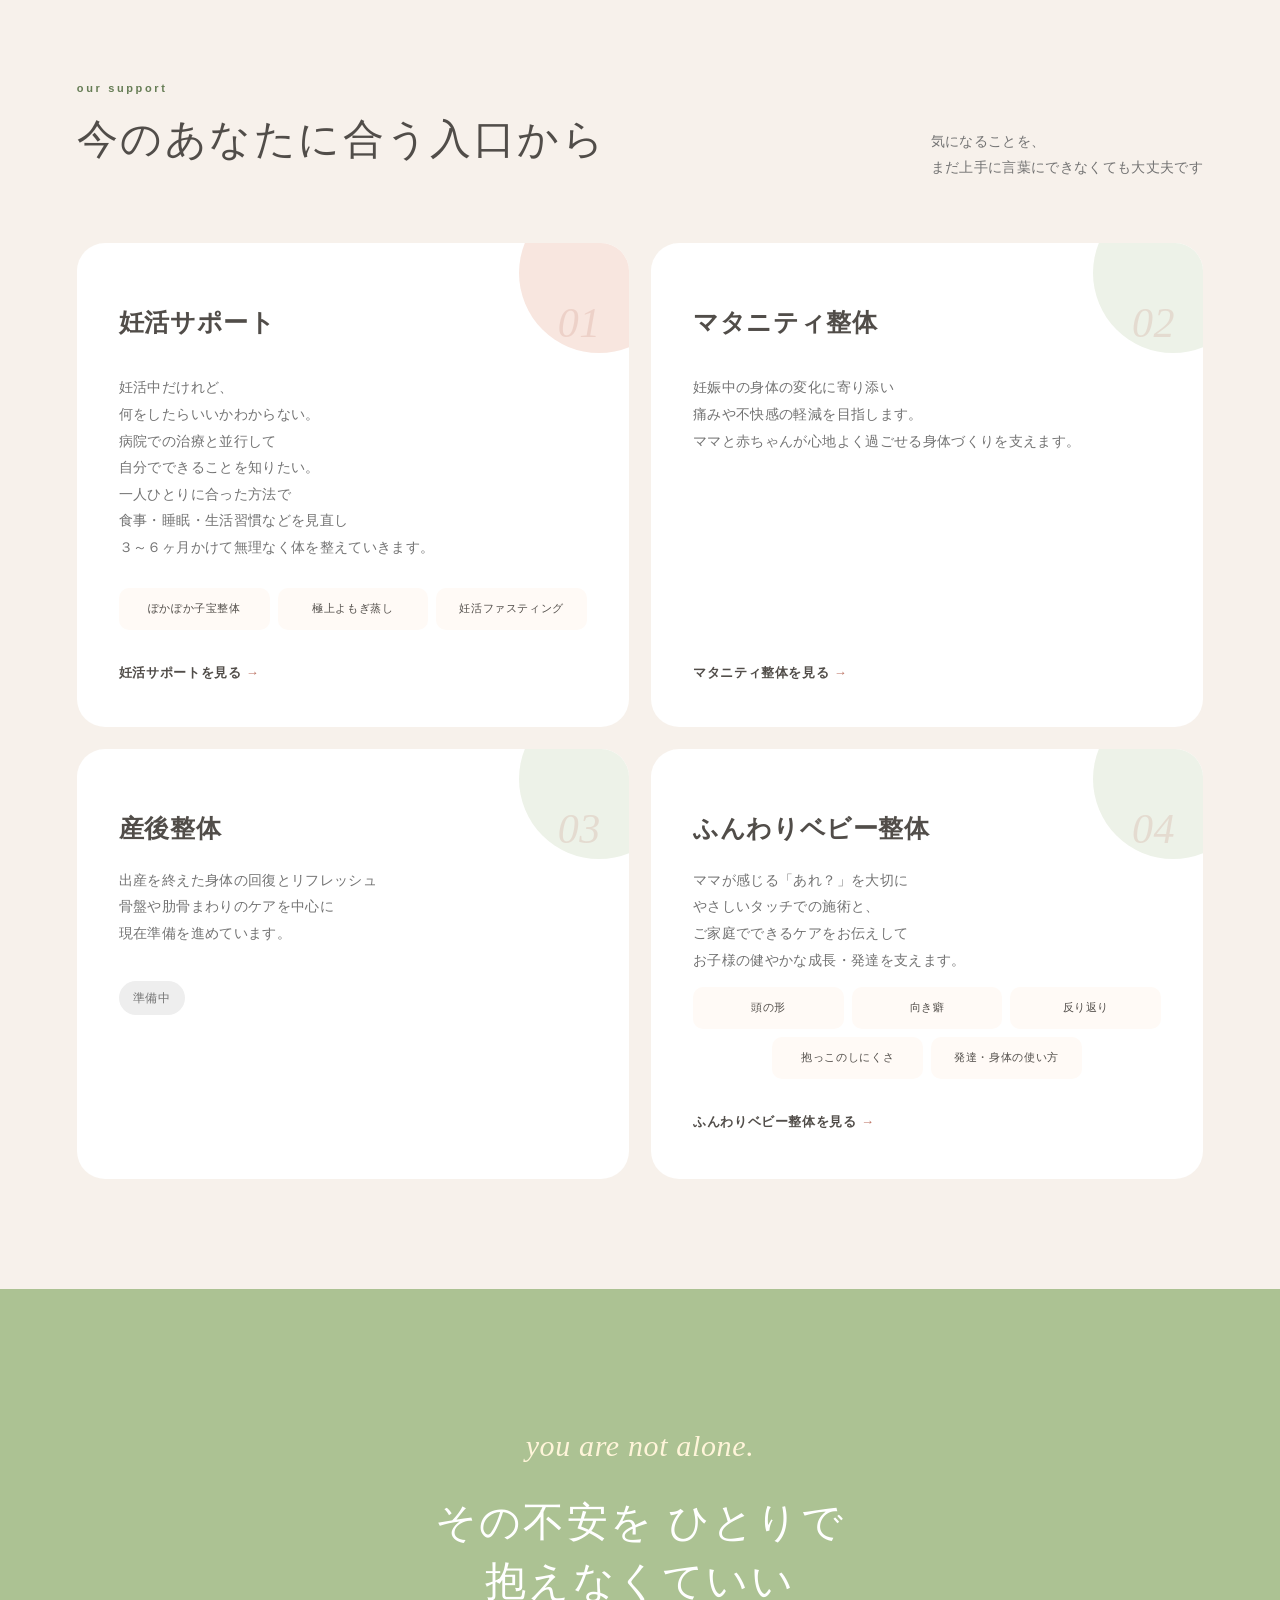
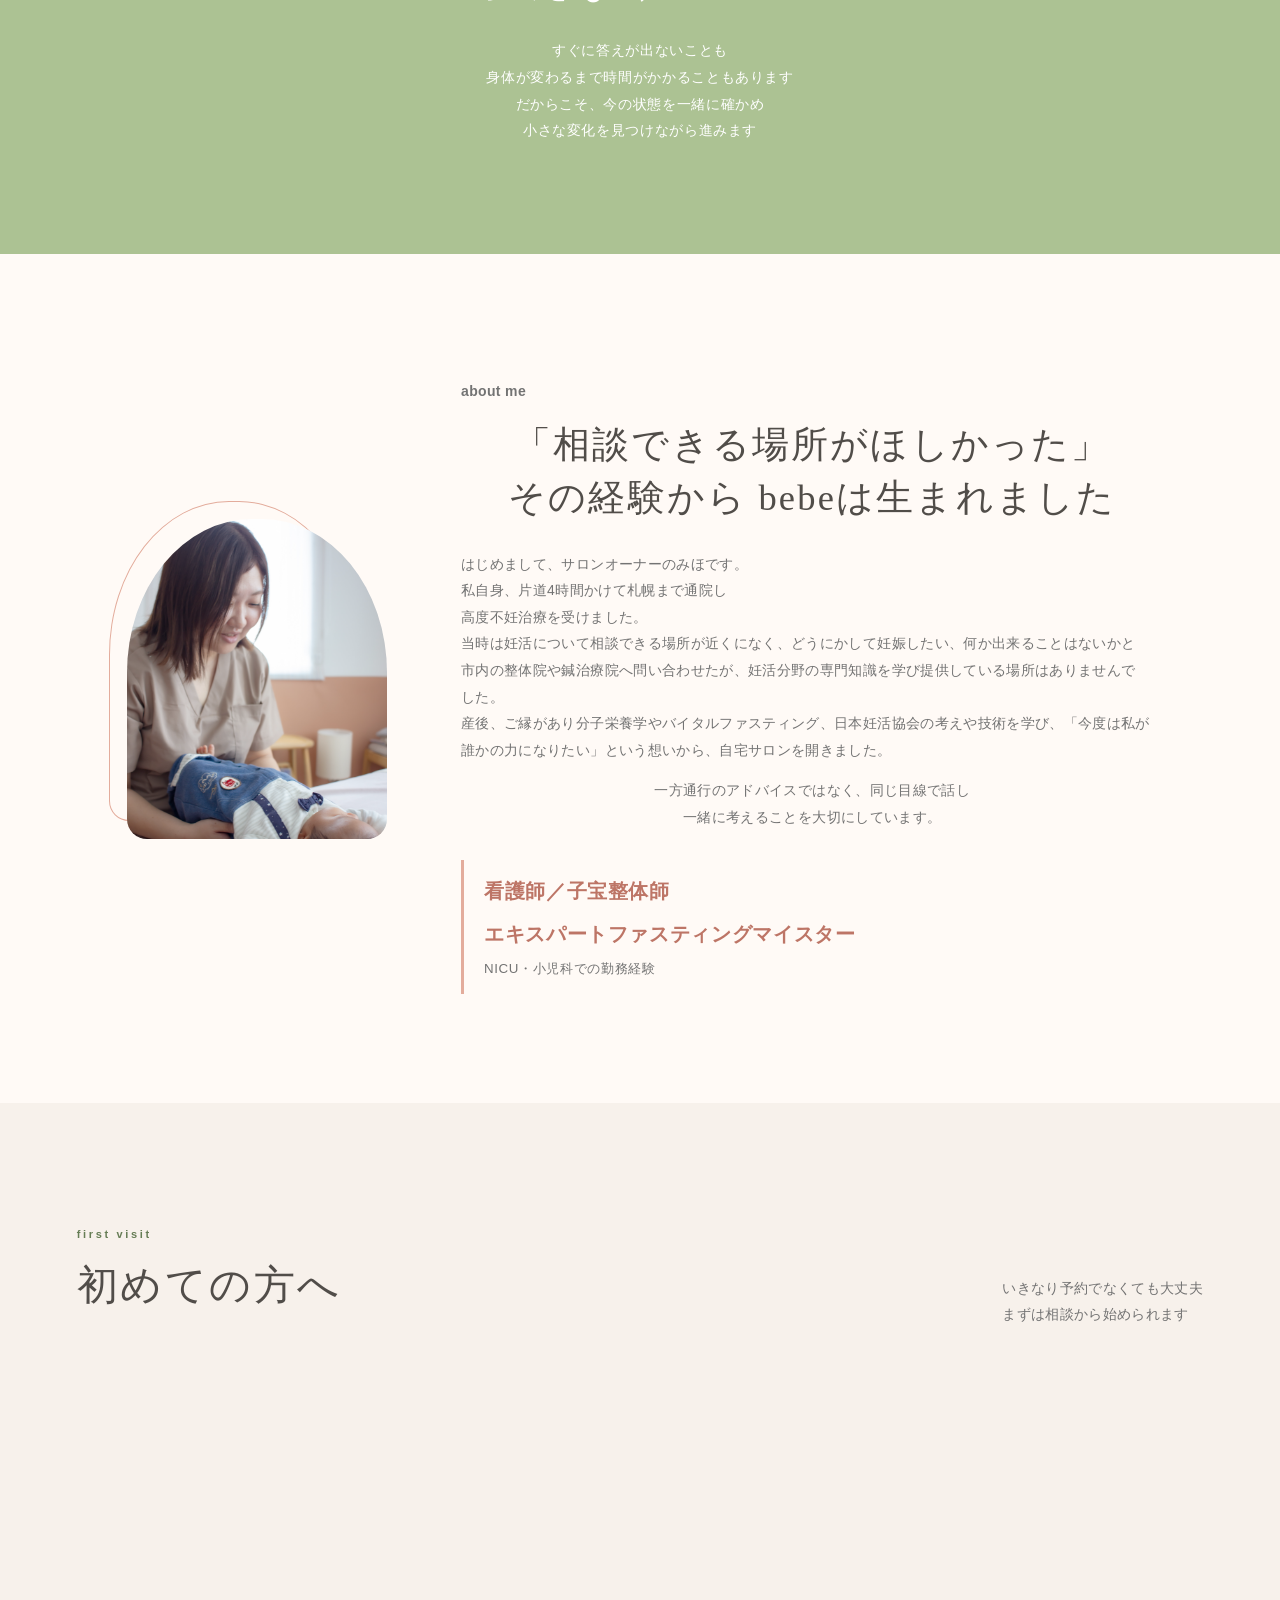
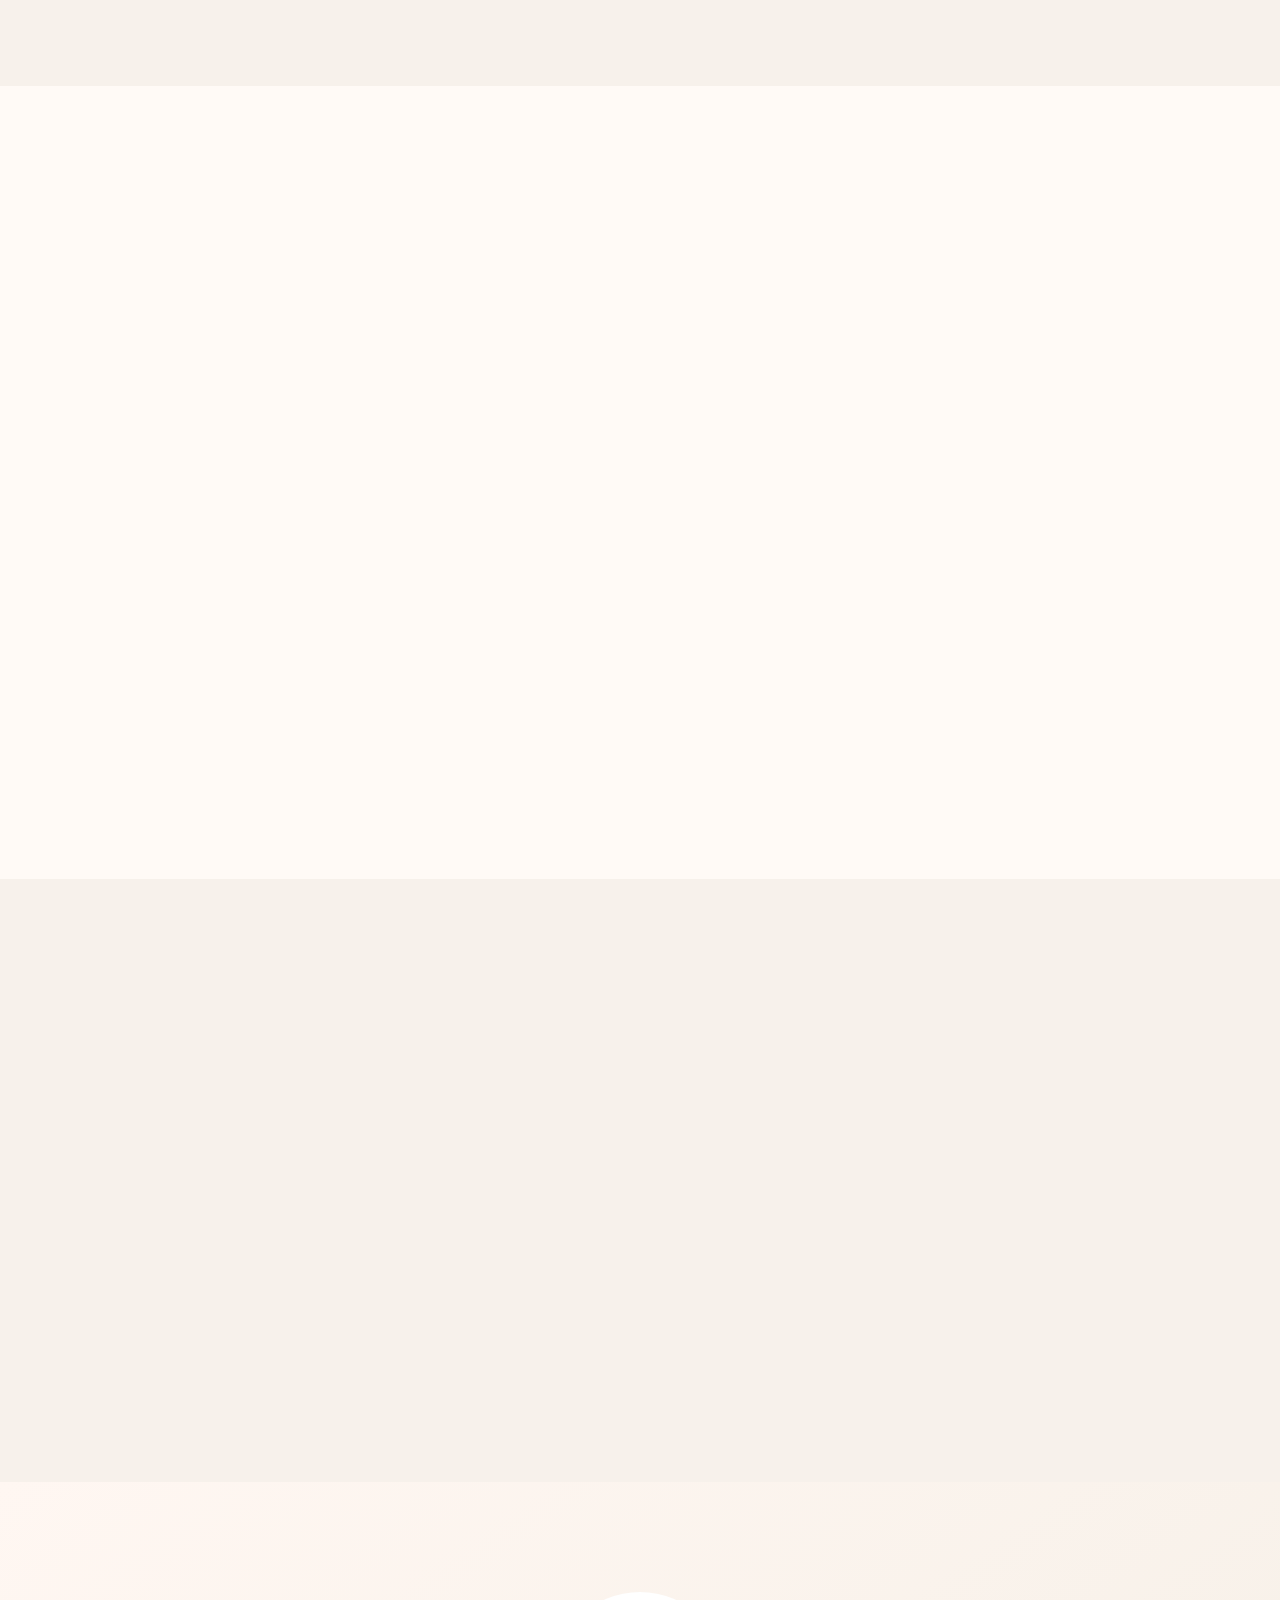
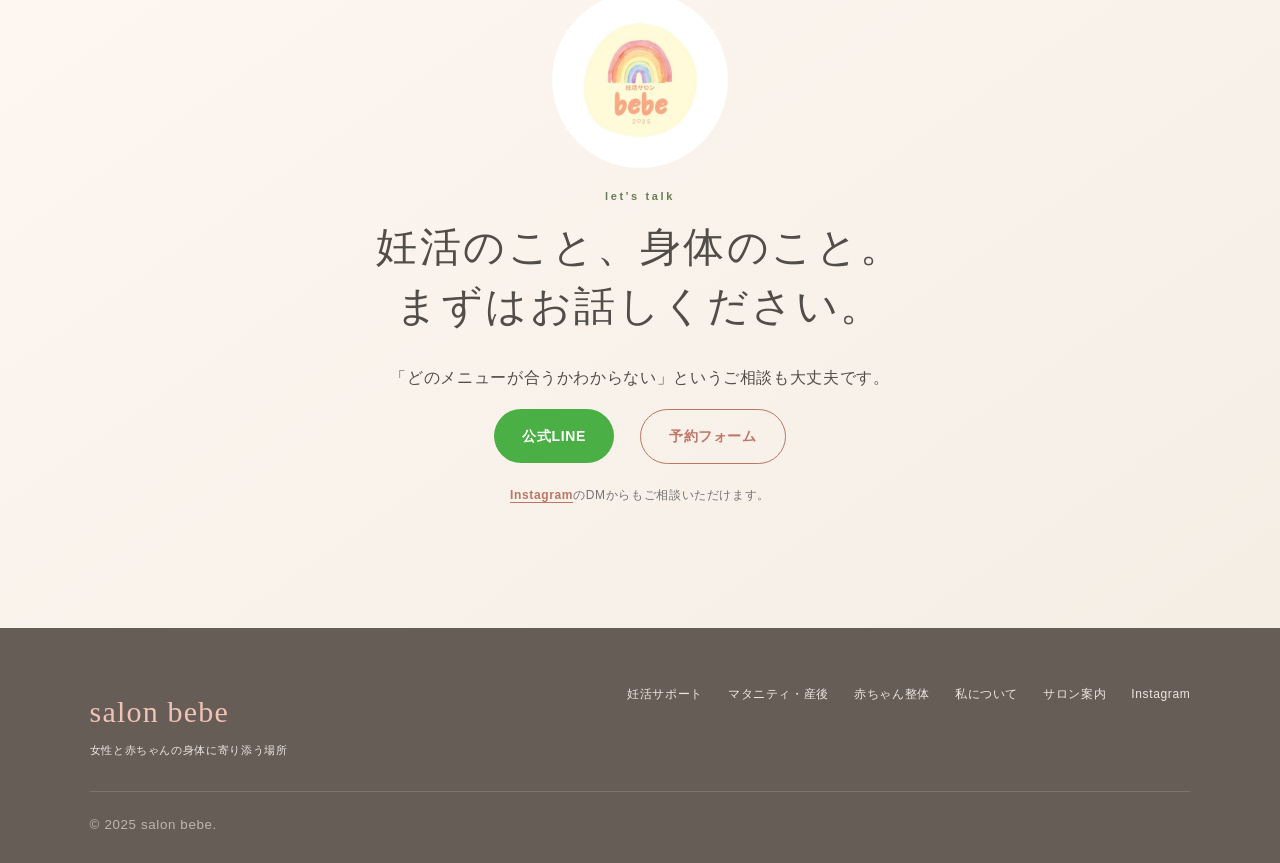
==== commit 7a689a07: "Update profile credentials" ====
--- a/index.html
+++ b/index.html
@@ -7,7 +7,7 @@
   <meta name="theme-color" content="#fffaf6">
   <title>サロンbebe｜北見市の妊活・女性と赤ちゃんのためのサロン</title>
   <link rel="icon" href="IMG_7071.jpeg">
-  <link rel="stylesheet" href="styles.css?v=20260906-visit-copy">
+  <link rel="stylesheet" href="styles.css?v=20260906-credential">
   <script src="script.js" defer></script>
 </head>
 <body>
@@ -57,7 +57,7 @@
 
     <section id="profile" class="section profile">
       <div class="profile-image reveal"><img src="_MG_2922.jpg" alt="サロンbebeオーナーのみほ"></div>
-      <div class="profile-copy reveal"><p class="section-kicker">ABOUT ME</p><h2 class="profile-title"><span>「相談できる場所がほしかった」</span><span>その経験から bebeは生まれました</span></h2><p>はじめまして、サロンオーナーのみほです。<br>私自身、片道4時間かけて札幌まで通院し<br>高度不妊治療を受けました。<br>当時は妊活について相談できる場所が近くになく、どうにかして妊娠したい、何か出来ることはないかと市内の整体院や鍼治療院へ問い合わせたが、妊活分野の専門知識を学び提供している場所はありませんでした。<br>産後、ご縁があり分子栄養学やバイタルファスティング、日本妊活協会の考えや技術を学び、「今度は私が誰かの力になりたい」という想いから、自宅サロンを開きました。</p><p class="profile-philosophy">一方通行のアドバイスではなく、同じ目線で話し<br>一緒に考えることを大切にしています。</p><div class="credential"><b>15年以上の看護師経験　看護師・保健師／子宝整体師</b><b>エキスパートファスティングマイスター</b><small>内科・眼科・循環器内科・整形外科・NICU・小児科での勤務経験</small></div></div>
+      <div class="profile-copy reveal"><p class="section-kicker">ABOUT ME</p><h2 class="profile-title"><span>「相談できる場所がほしかった」</span><span>その経験から bebeは生まれました</span></h2><p>はじめまして、サロンオーナーのみほです。<br>私自身、片道4時間かけて札幌まで通院し<br>高度不妊治療を受けました。<br>当時は妊活について相談できる場所が近くになく、どうにかして妊娠したい、何か出来ることはないかと市内の整体院や鍼治療院へ問い合わせたが、妊活分野の専門知識を学び提供している場所はありませんでした。<br>産後、ご縁があり分子栄養学やバイタルファスティング、日本妊活協会の考えや技術を学び、「今度は私が誰かの力になりたい」という想いから、自宅サロンを開きました。</p><p class="profile-philosophy">一方通行のアドバイスではなく、同じ目線で話し<br>一緒に考えることを大切にしています。</p><div class="credential"><b>看護師／子宝整体師</b><b>エキスパートファスティングマイスター</b><small>NICU・小児科での勤務経験</small></div></div>
     </section>
 
     <section class="section flow soft-bg">
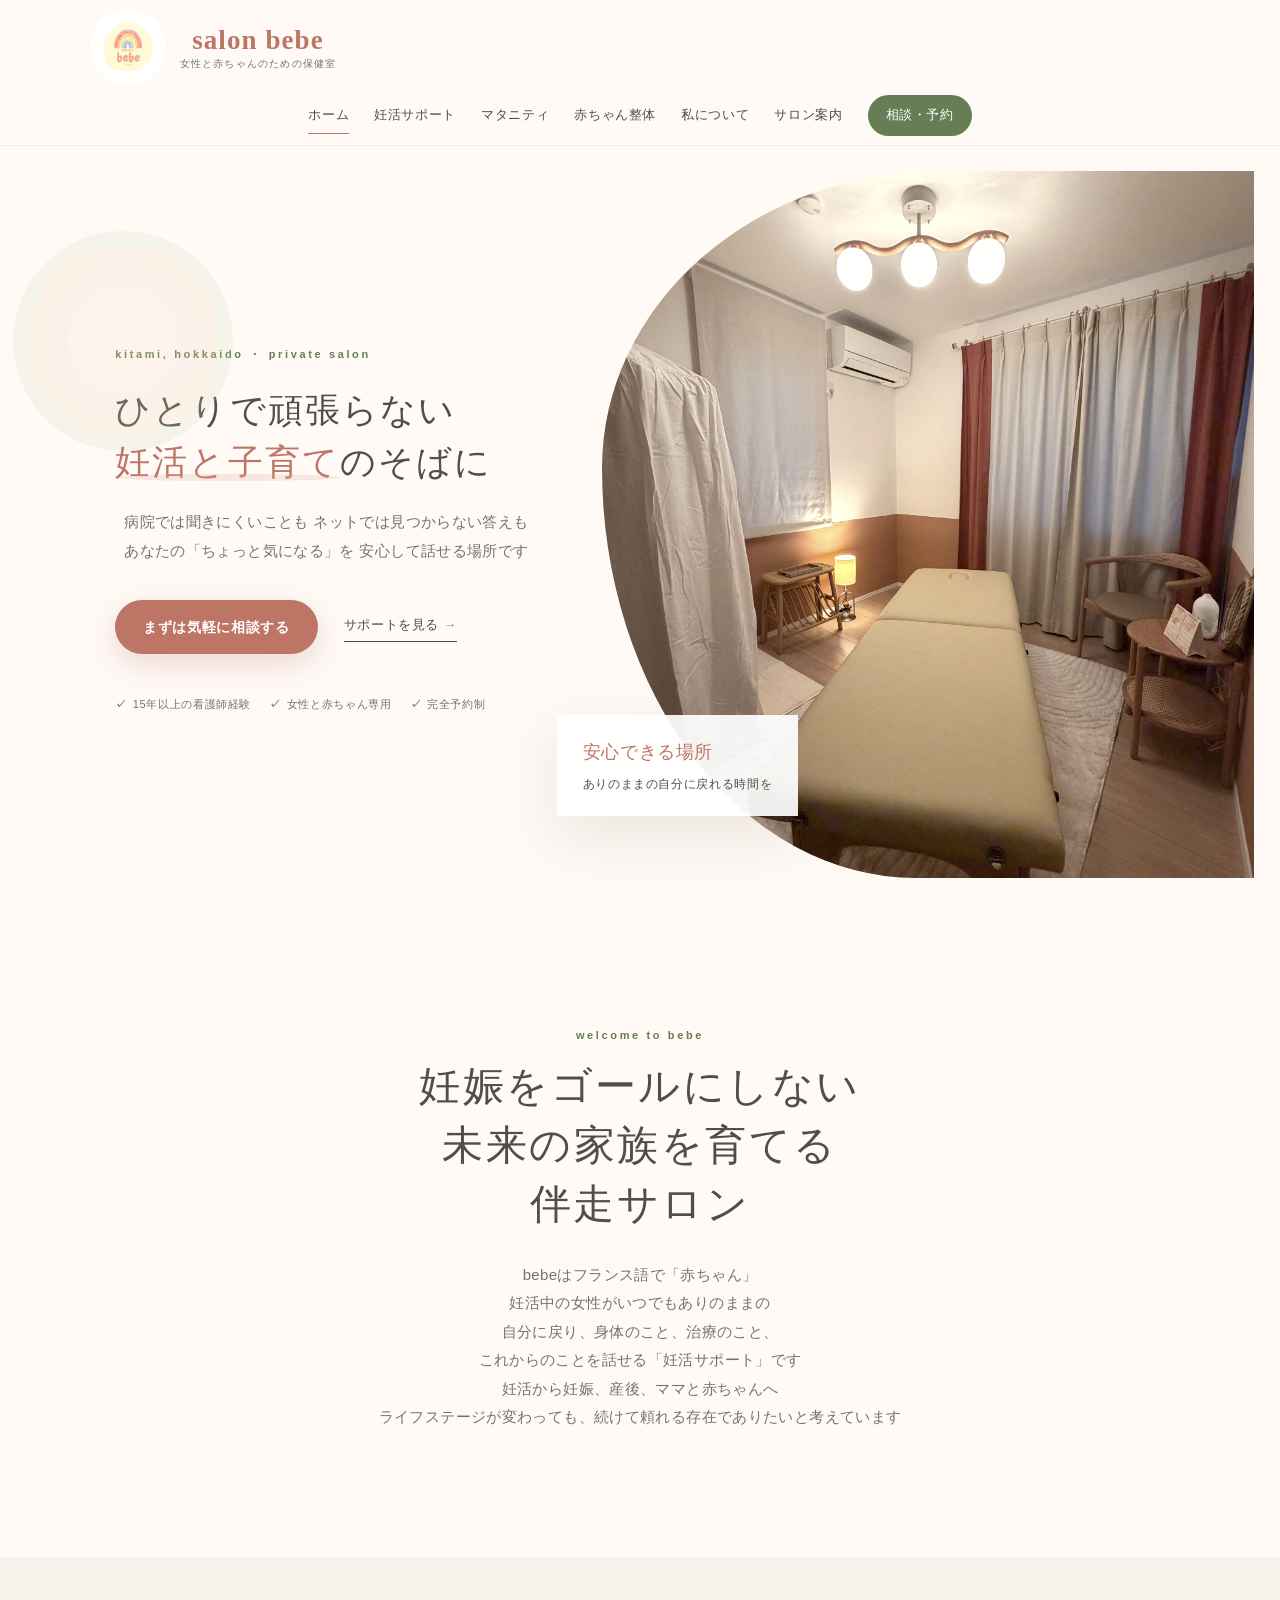
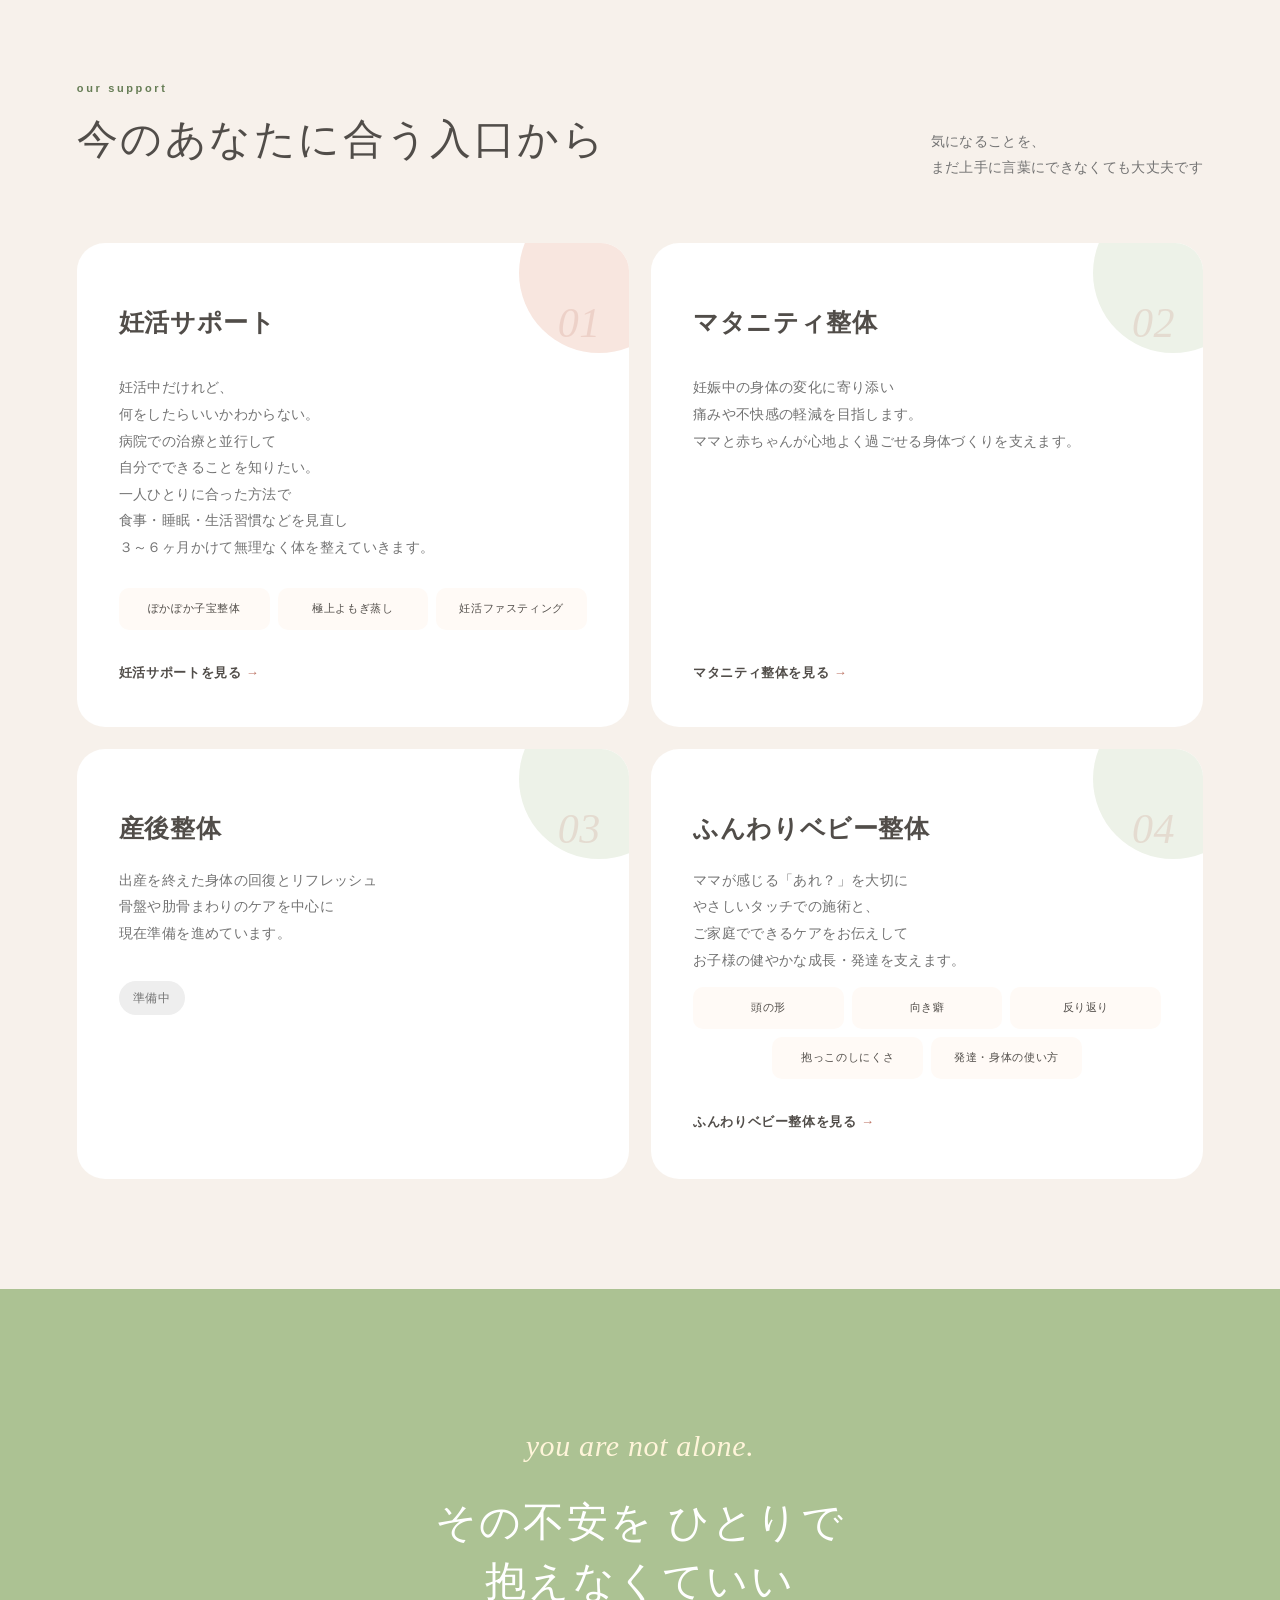
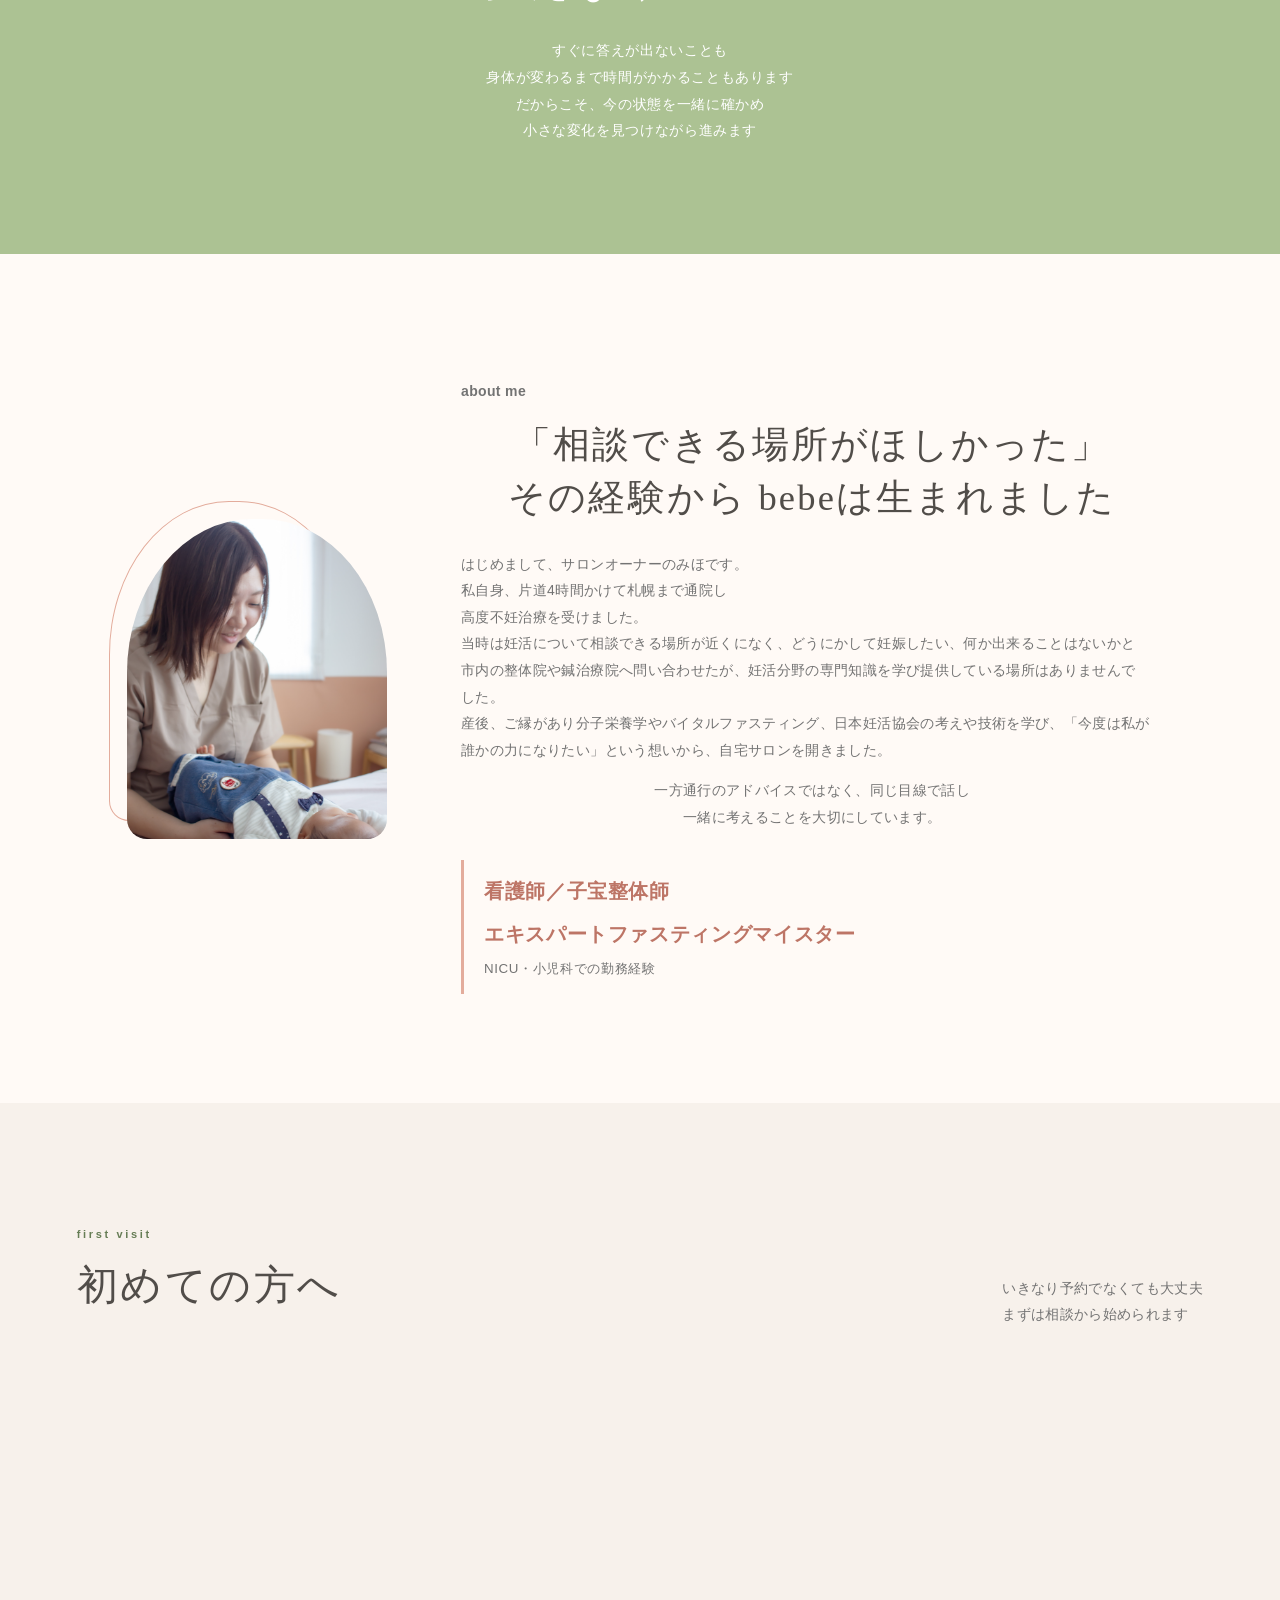
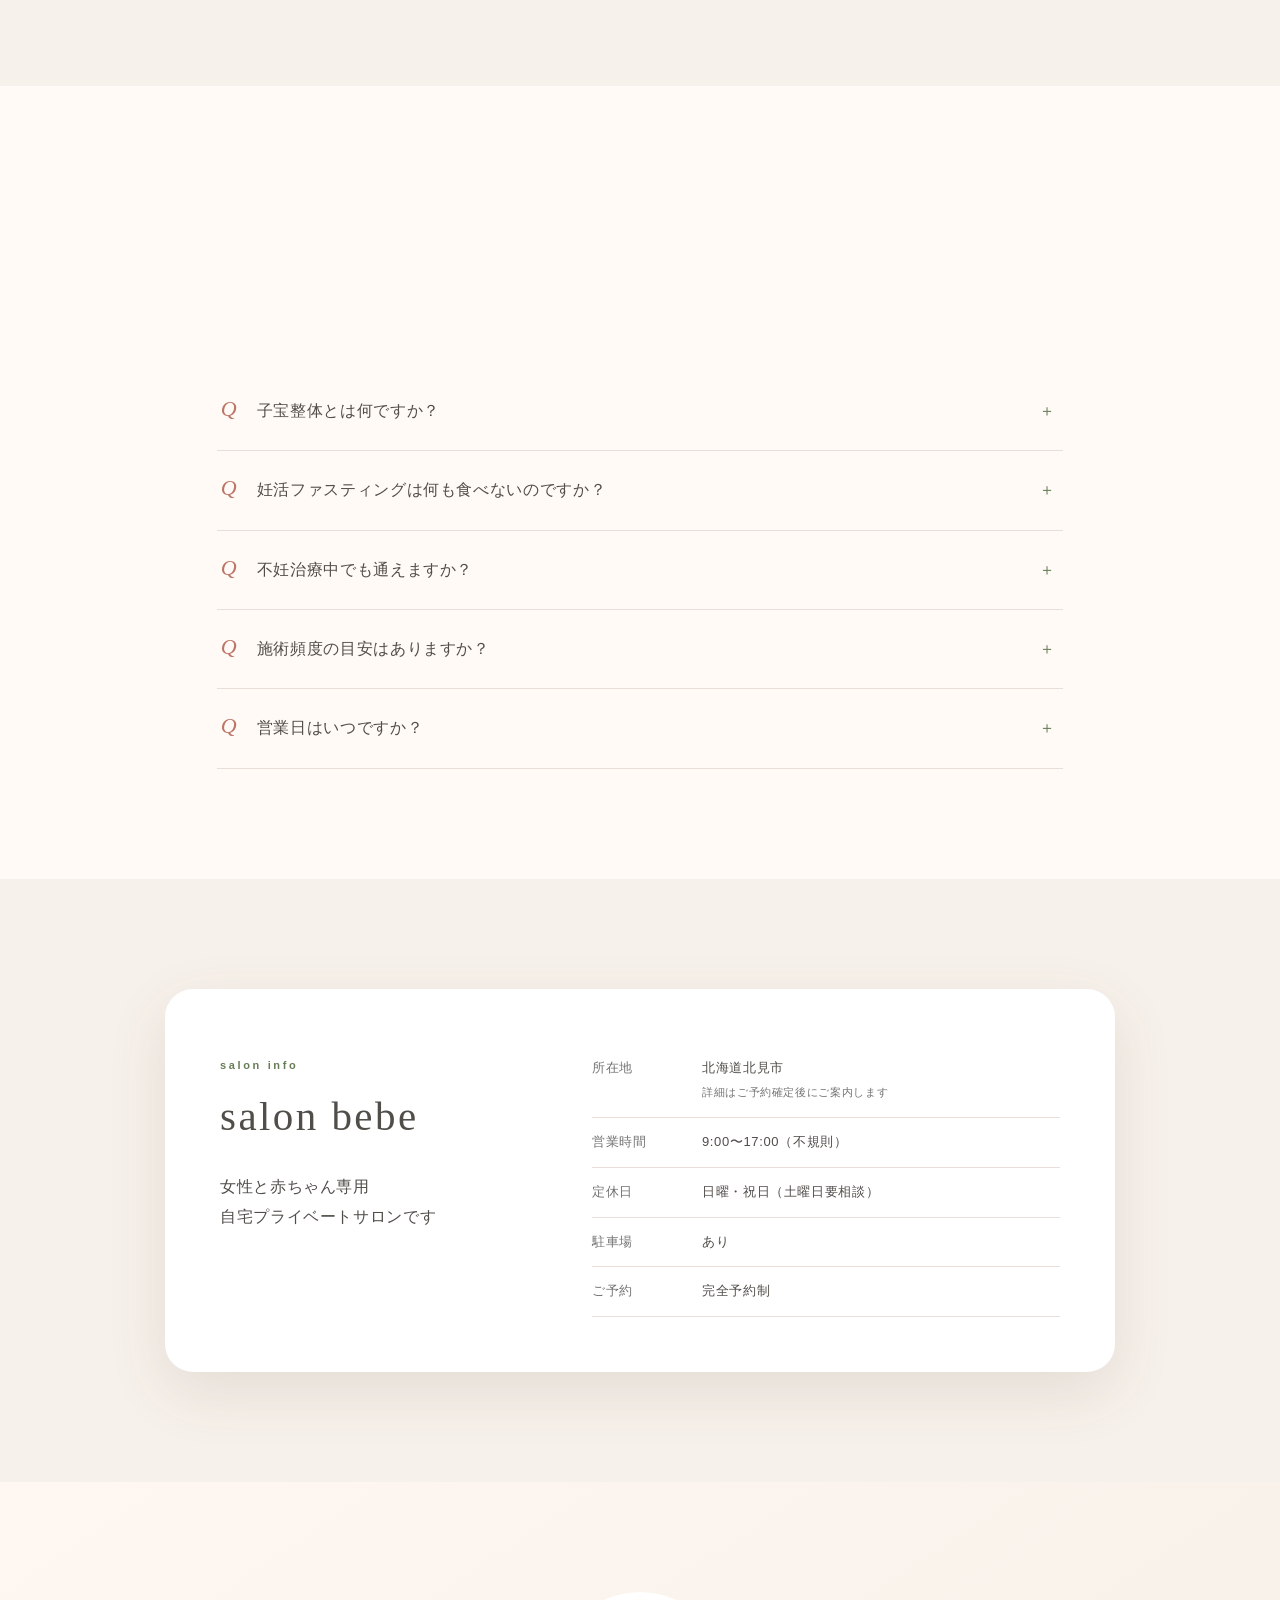
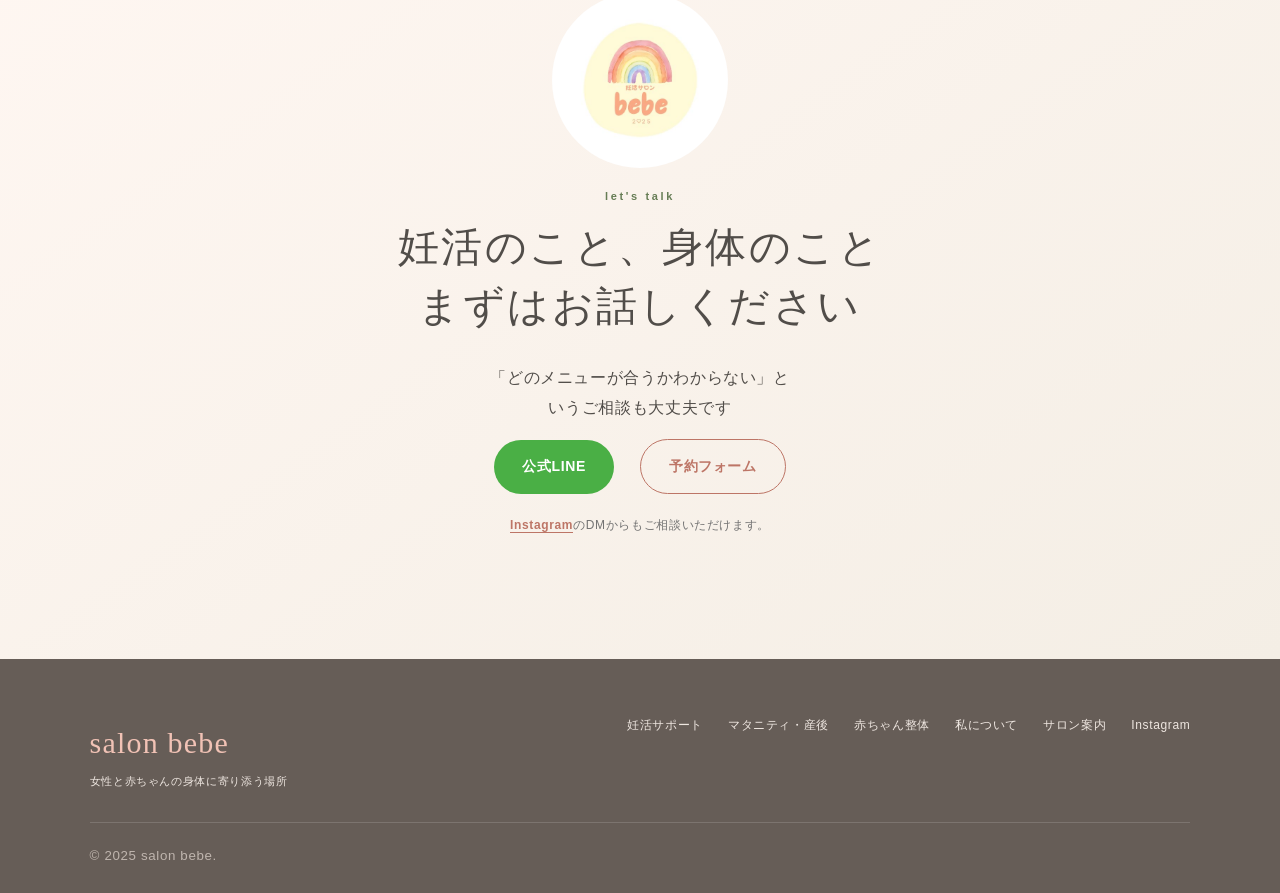
==== commit d057810d: "Set consultation text to two lines" ====
--- a/index.html
+++ b/index.html
@@ -7,7 +7,7 @@
   <meta name="theme-color" content="#fffaf6">
   <title>サロンbebe｜北見市の妊活・女性と赤ちゃんのためのサロン</title>
   <link rel="icon" href="IMG_7071.jpeg">
-  <link rel="stylesheet" href="styles.css?v=20260906-credential">
+  <link rel="stylesheet" href="styles.css?v=20260906-contact-lines">
   <script src="script.js" defer></script>
 </head>
 <body>
@@ -61,7 +61,7 @@
     </section>
 
     <section class="section flow soft-bg">
-      <div class="section-heading reveal"><div><p class="section-kicker">FIRST VISIT</p><h2>初めての方へ</h2></div><p>いきなり予約でなくても大丈夫<br>まずは相談から始められます</p></div>
+      <div class="section-heading reveal"><div><p class="section-kicker">FIRST VISIT</p><h2>初めての方へ</h2></div><p><span class="nowrap-line">いきなり予約でなくても大丈夫</span><br><span class="nowrap-line">まずは相談から始められます</span></p></div>
       <ol class="flow-list reveal"><li><span>01</span><div><b>bebeを知る</b><p>Instagramやホームページで<br>考え方やメニューをご覧ください</p></div></li><li><span>02</span><div><b>LINEで相談</b><p>気になることや迷っていることを<br>気軽にお聞かせください</p></div></li><li><span>03</span><div><b>ご予約</b><p>予約フォーム・Instagram DM<br>公式LINEからお申し込みいただけます</p></div></li><li><span>04</span><div><b>ご来店</b><p>落ち着いた完全予約制の空間で<br>丁寧にお話を伺います</p></div></li></ol>
     </section>
 
@@ -77,7 +77,7 @@
 
     <section id="access" class="section access soft-bg"><div class="access-card reveal"><div><p class="section-kicker">SALON INFO</p><h2>salon bebe</h2><p>女性と赤ちゃん専用<br>自宅プライベートサロンです</p></div><dl><div><dt>所在地</dt><dd>北海道北見市<br><small>詳細はご予約確定後にご案内します</small></dd></div><div><dt>営業時間</dt><dd>9:00〜17:00（不規則）</dd></div><div><dt>定休日</dt><dd>日曜・祝日（土曜日要相談）</dd></div><div><dt>駐車場</dt><dd>あり</dd></div><div><dt>ご予約</dt><dd>完全予約制</dd></div></dl></div></section>
 
-    <section id="contact" class="contact section"><div class="contact-inner reveal"><img src="IMG_7071.jpeg" alt=""><p class="section-kicker">LET'S TALK</p><h2>妊活のこと、身体のこと。<br>まずはお話しください。</h2><p>「どのメニューが合うかわからない」というご相談も大丈夫です。</p><div class="button-row center"><a class="button line" href="https://line.me/R/ti/p/@842htwls?ts=03070018&amp;oat_content=url" target="_blank" rel="noopener noreferrer">公式LINE</a><a class="button outline" href="https://reserva.be/bebe_kitami" target="_blank" rel="noopener noreferrer">予約フォーム</a></div><p class="contact-note"><a class="instagram-link" href="https://www.instagram.com/miho_salon_bebe?igsh=MW4yOGVoeHM4cmxvag%3D%3D" target="_blank" rel="noopener noreferrer">Instagram</a>のDMからもご相談いただけます。</p></div></section>
+    <section id="contact" class="contact section"><div class="contact-inner reveal"><img src="IMG_7071.jpeg" alt=""><p class="section-kicker">LET'S TALK</p><h2><span class="nowrap-line">妊活のこと、身体のこと</span><br><span class="nowrap-line">まずはお話しください</span></h2><p><span class="nowrap-line">「どのメニューが合うかわからない」と</span><br><span class="nowrap-line">いうご相談も大丈夫です</span></p><div class="button-row center"><a class="button line" href="https://line.me/R/ti/p/@842htwls?ts=03070018&amp;oat_content=url" target="_blank" rel="noopener noreferrer">公式LINE</a><a class="button outline" href="https://reserva.be/bebe_kitami" target="_blank" rel="noopener noreferrer">予約フォーム</a></div><p class="contact-note"><a class="instagram-link" href="https://www.instagram.com/miho_salon_bebe?igsh=MW4yOGVoeHM4cmxvag%3D%3D" target="_blank" rel="noopener noreferrer">Instagram</a>のDMからもご相談いただけます。</p></div></section>
   </main>
   <footer><div><a class="footer-brand" href="index.html">salon bebe</a><p>女性と赤ちゃんの身体に寄り添う場所</p></div><nav><a href="ninkatsu.html">妊活サポート</a><a href="maternity.html">マタニティ・産後</a><a href="baby.html">赤ちゃん整体</a><a href="#profile">私について</a><a href="#access">サロン案内</a><a href="https://www.instagram.com/miho_salon_bebe?igsh=MW4yOGVoeHM4cmxvag%3D%3D" target="_blank" rel="noopener noreferrer">Instagram</a></nav><small>© 2025 salon bebe.</small></footer>
 </body>
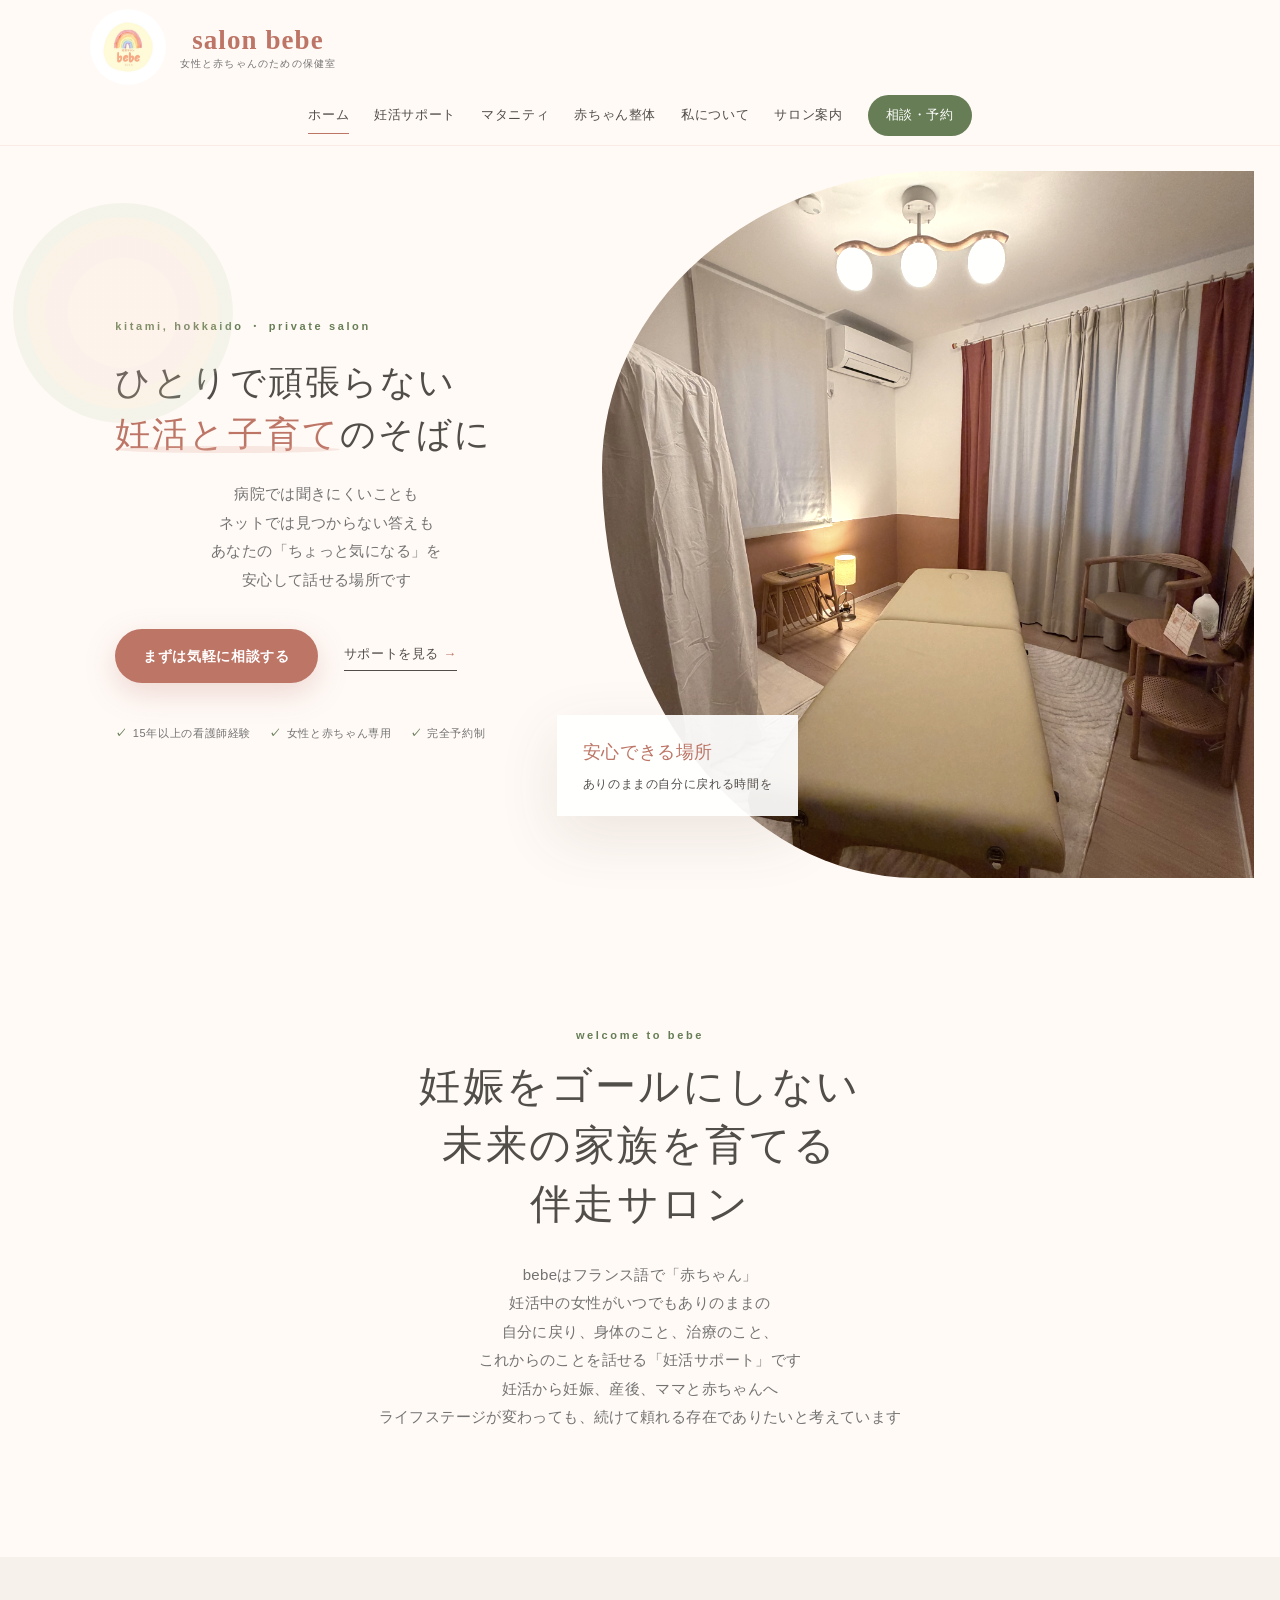
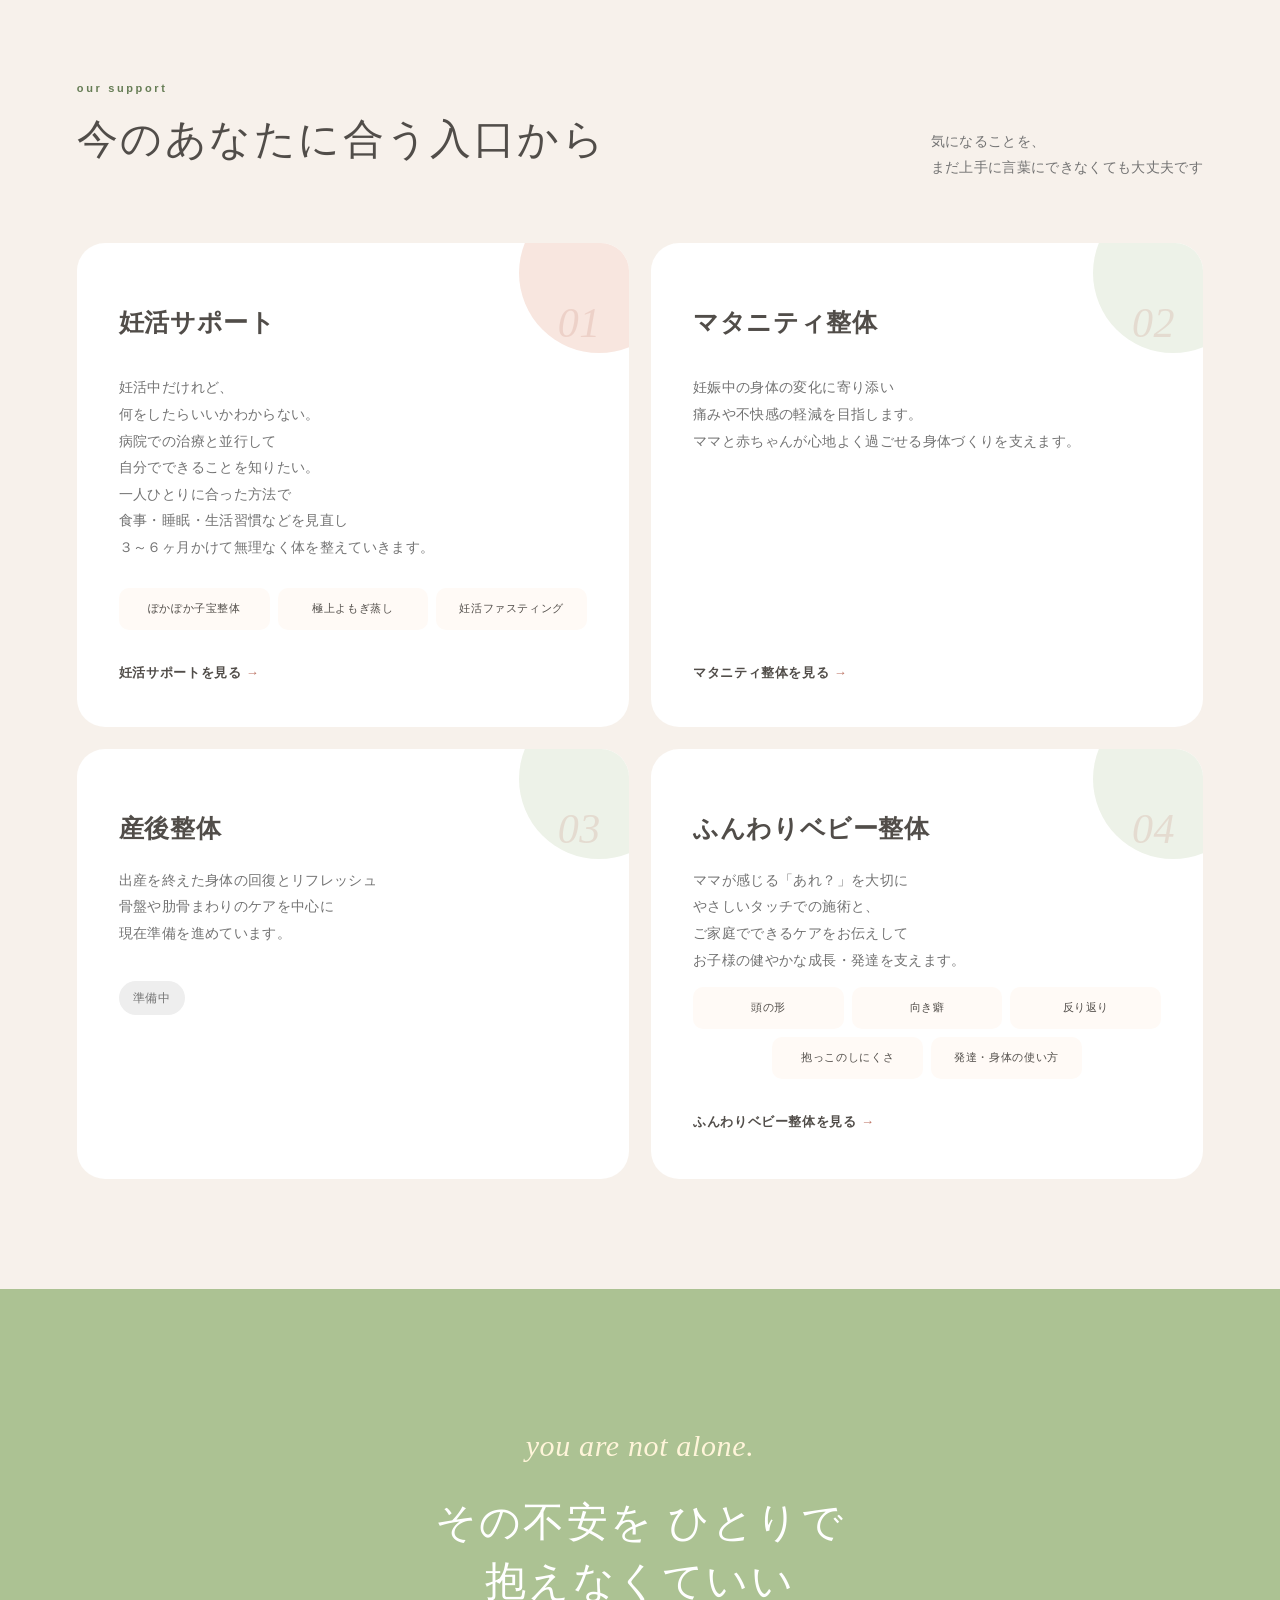
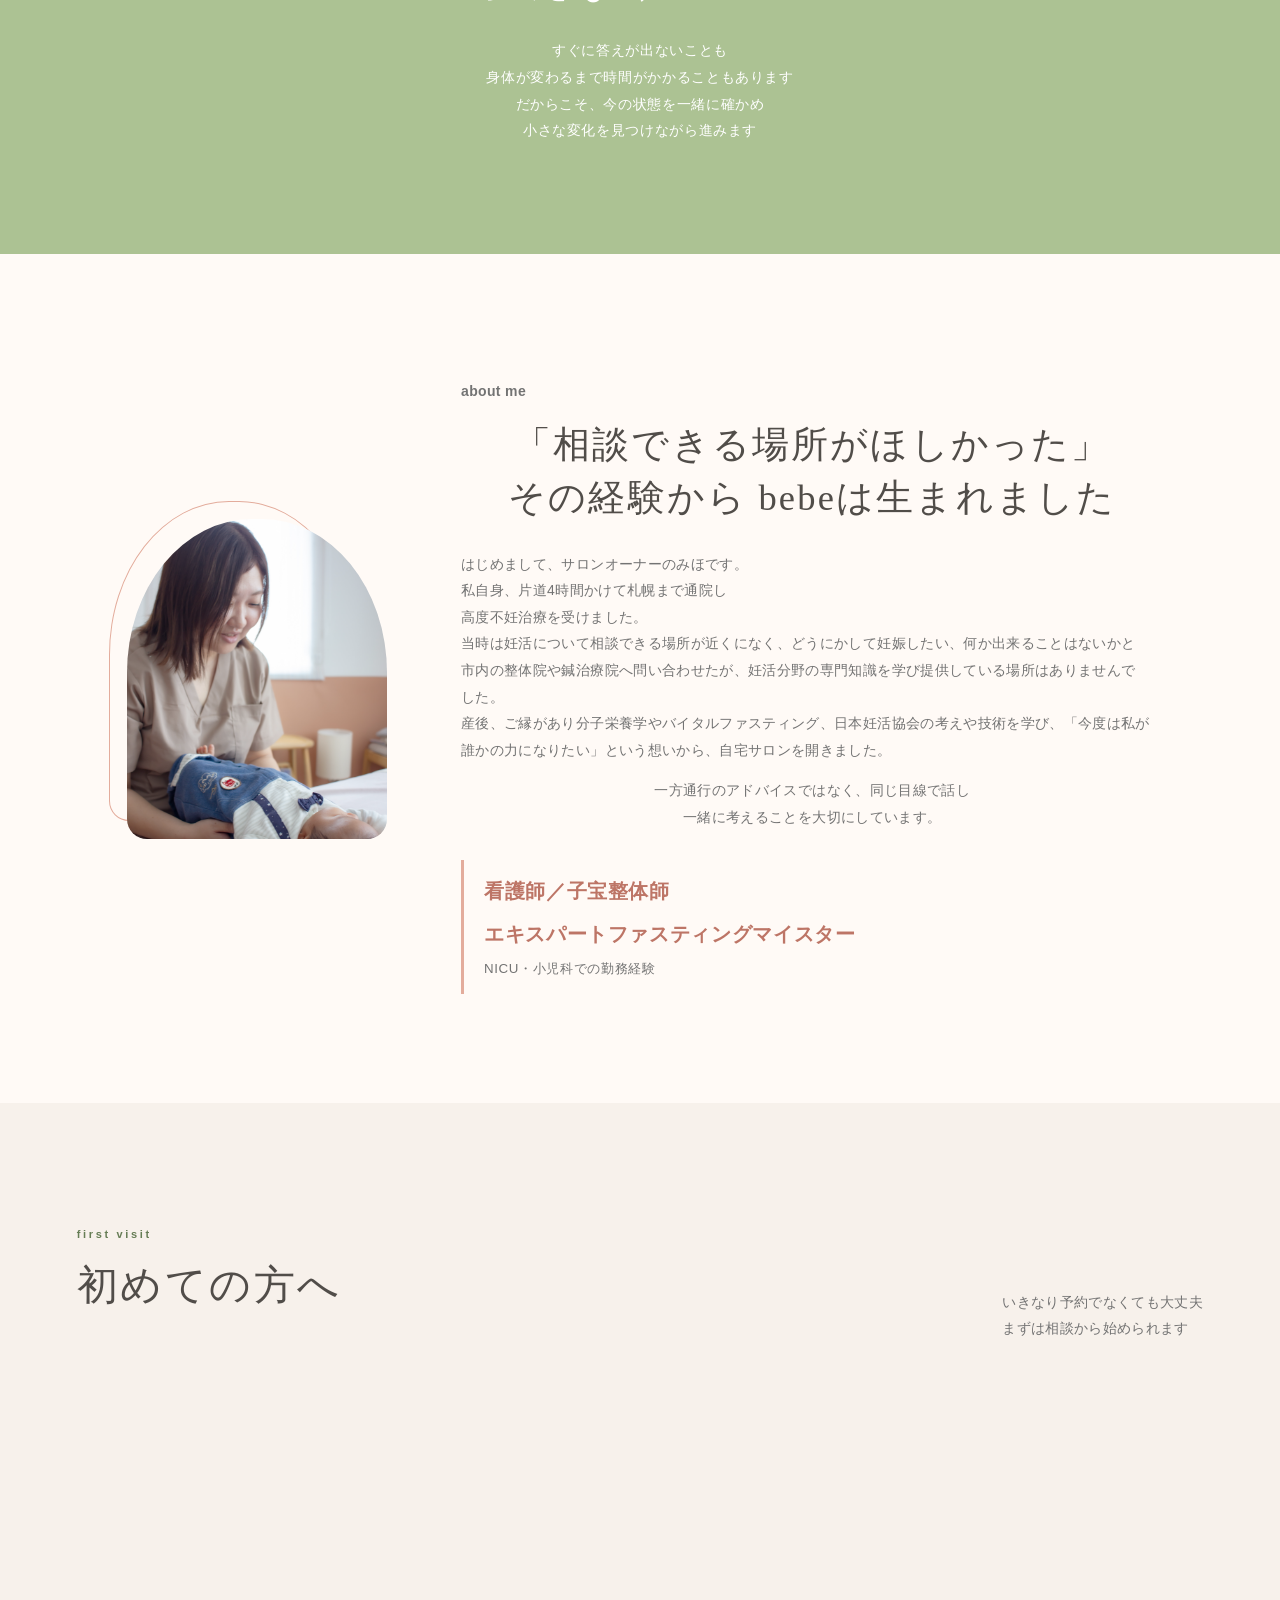
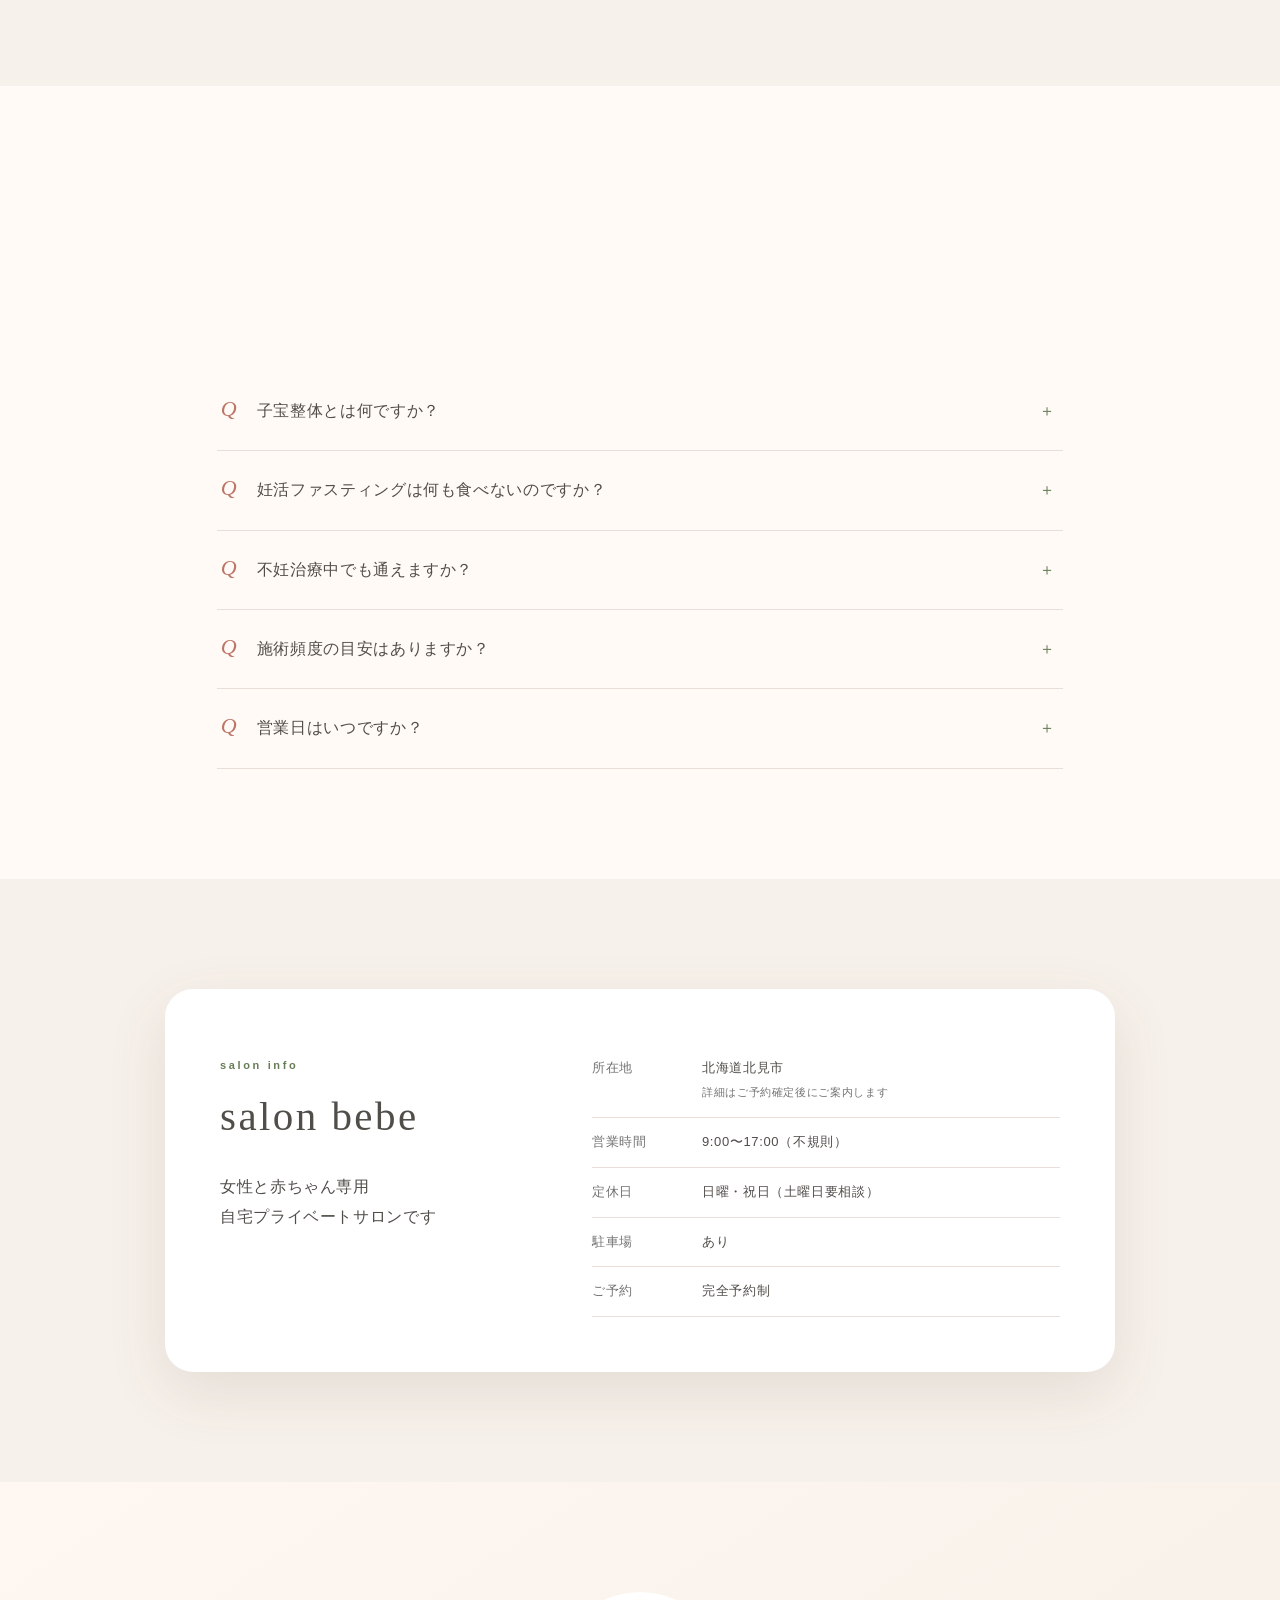
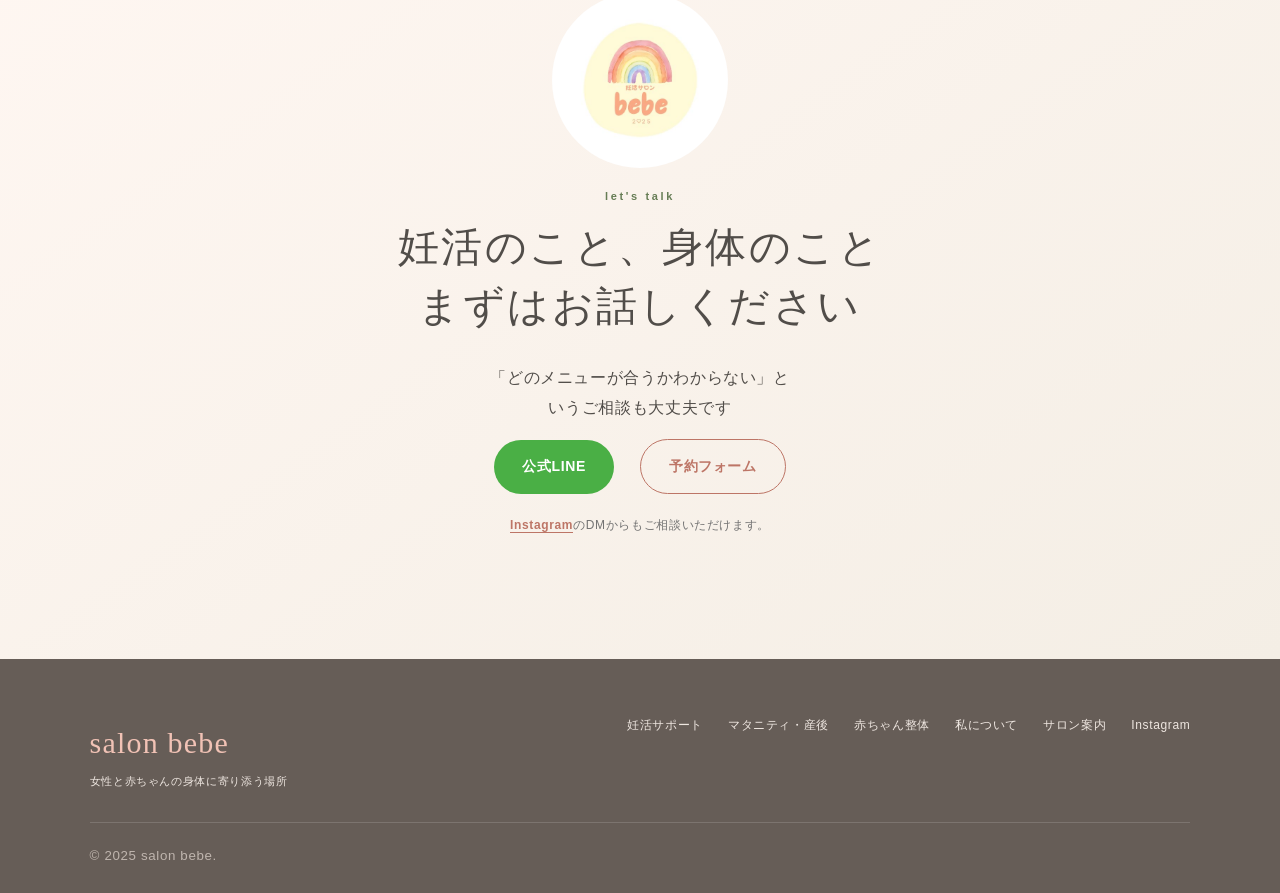
==== commit 6db0fca7: "Adjust hero lines and first visit spacing" ====
--- a/index.html
+++ b/index.html
@@ -7,7 +7,7 @@
   <meta name="theme-color" content="#fffaf6">
   <title>サロンbebe｜北見市の妊活・女性と赤ちゃんのためのサロン</title>
   <link rel="icon" href="IMG_7071.jpeg">
-  <link rel="stylesheet" href="styles.css?v=20260906-contact-lines">
+  <link rel="stylesheet" href="styles.css?v=20260906-spacing-lines">
   <script src="script.js" defer></script>
 </head>
 <body>
@@ -25,7 +25,7 @@
       <div class="hero-copy reveal">
         <p class="eyebrow">KITAMI, HOKKAIDO ・ PRIVATE SALON</p>
         <h1 class="home-hero-title"><span>ひとりで頑張らない</span><span><em>妊活と子育て</em>のそばに</span></h1>
-        <p class="hero-lead">病院では聞きにくいことも ネットでは見つからない答えも<br style="display:block">あなたの「ちょっと気になる」を 安心して話せる場所です</p>
+        <p class="hero-lead">病院では聞きにくいことも<br>ネットでは見つからない答えも<br>あなたの「ちょっと気になる」を<br>安心して話せる場所です</p>
         <div class="button-row"><a class="button primary" href="#contact">まずは気軽に相談する</a><a class="text-link" href="#support">サポートを見る <span>→</span></a></div>
         <ul class="trust-list"><li>15年以上の看護師経験</li><li>女性と赤ちゃん専用</li><li>完全予約制</li></ul>
       </div>
@@ -61,7 +61,7 @@
     </section>
 
     <section class="section flow soft-bg">
-      <div class="section-heading reveal"><div><p class="section-kicker">FIRST VISIT</p><h2>初めての方へ</h2></div><p><span class="nowrap-line">いきなり予約でなくても大丈夫</span><br><span class="nowrap-line">まずは相談から始められます</span></p></div>
+      <div class="section-heading first-visit-heading reveal"><div><p class="section-kicker">FIRST VISIT</p><h2>初めての方へ</h2></div><p><span class="nowrap-line">いきなり予約でなくても大丈夫</span><br><span class="nowrap-line">まずは相談から始められます</span></p></div>
       <ol class="flow-list reveal"><li><span>01</span><div><b>bebeを知る</b><p>Instagramやホームページで<br>考え方やメニューをご覧ください</p></div></li><li><span>02</span><div><b>LINEで相談</b><p>気になることや迷っていることを<br>気軽にお聞かせください</p></div></li><li><span>03</span><div><b>ご予約</b><p>予約フォーム・Instagram DM<br>公式LINEからお申し込みいただけます</p></div></li><li><span>04</span><div><b>ご来店</b><p>落ち着いた完全予約制の空間で<br>丁寧にお話を伺います</p></div></li></ol>
     </section>
 
--- a/styles.css
+++ b/styles.css
@@ -193,3 +193,12 @@
   .hero-lead{text-align:center}
 }
 .hero-lead br{display:block}
+
+/* Requested fixed lines and tighter first-visit spacing. */
+.credential b:nth-of-type(2){white-space:nowrap;font-size:clamp(14px,2vw,20px)}
+.first-visit-heading{gap:15px}
+.first-visit-heading>p{margin-block:0}
+@media(max-width:900px){
+  .first-visit-heading{gap:15px}
+  .first-visit-heading>div h2{margin-bottom:0}
+}
